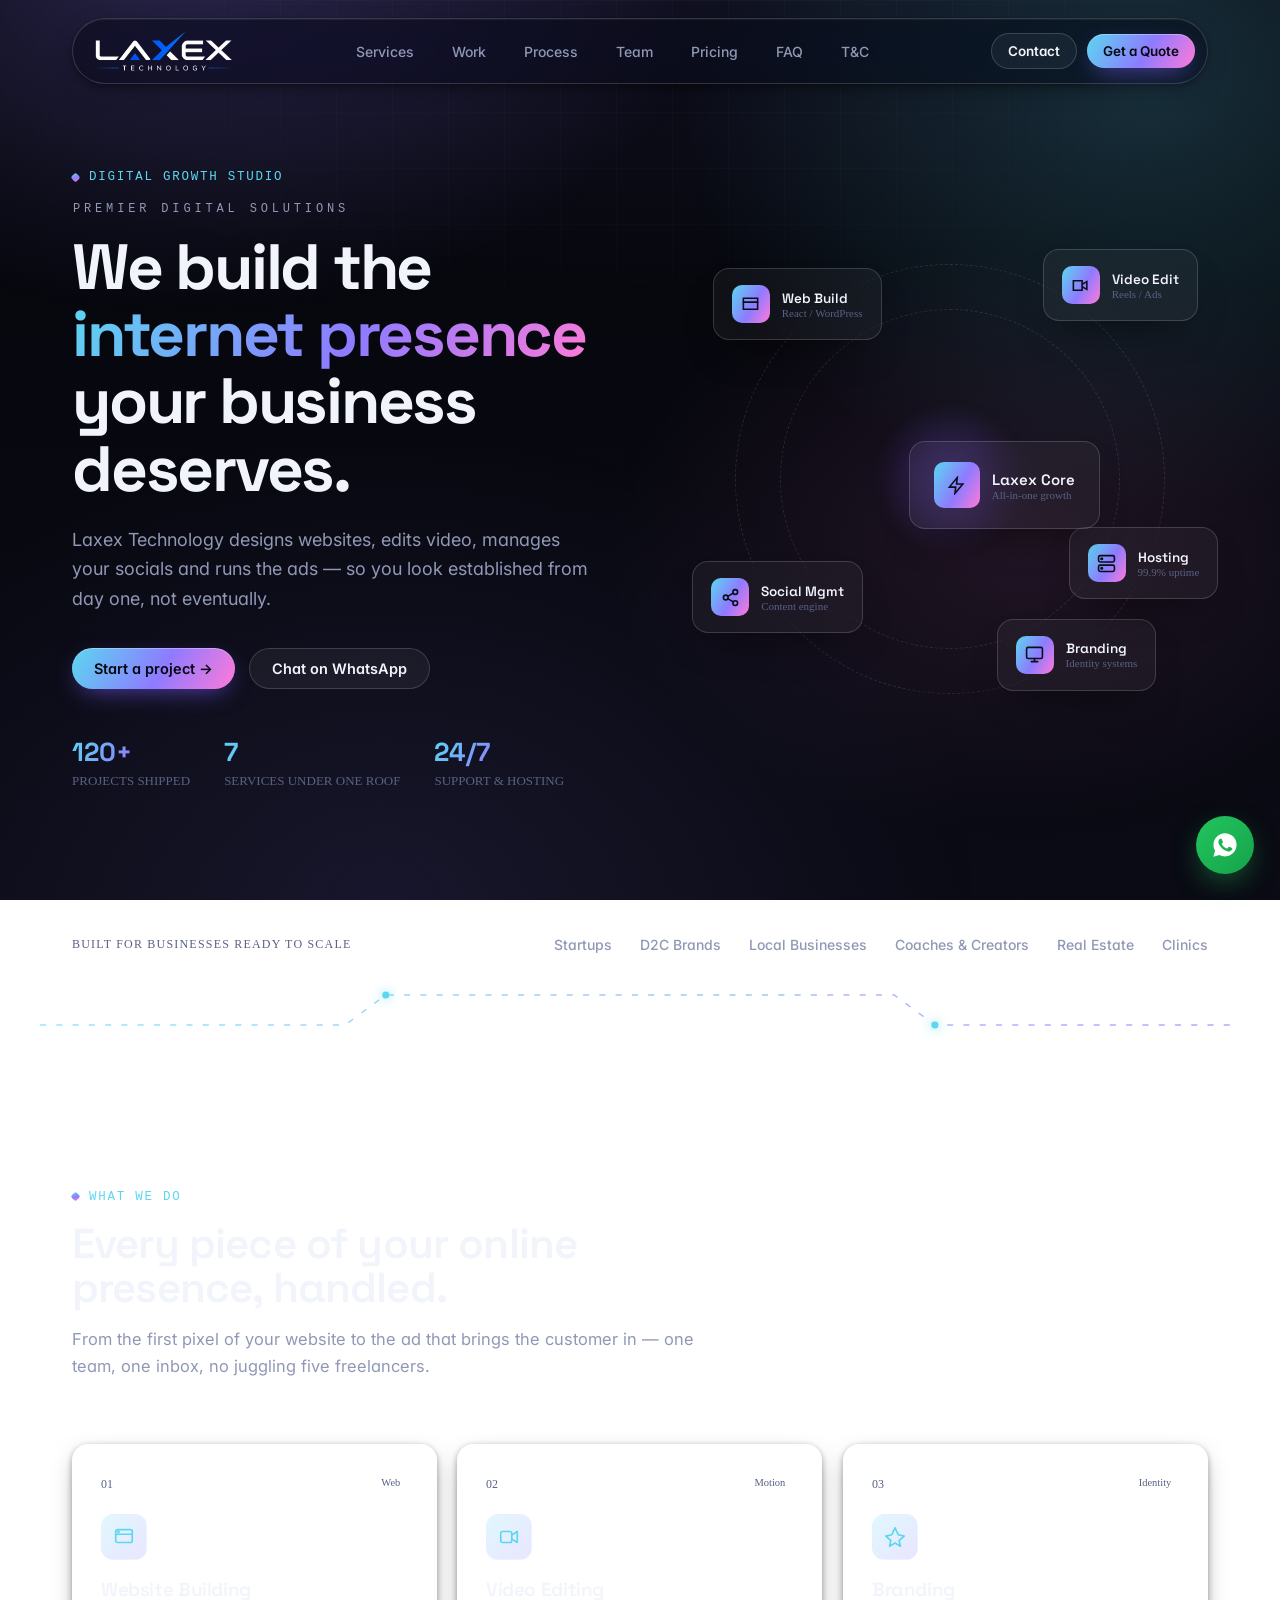
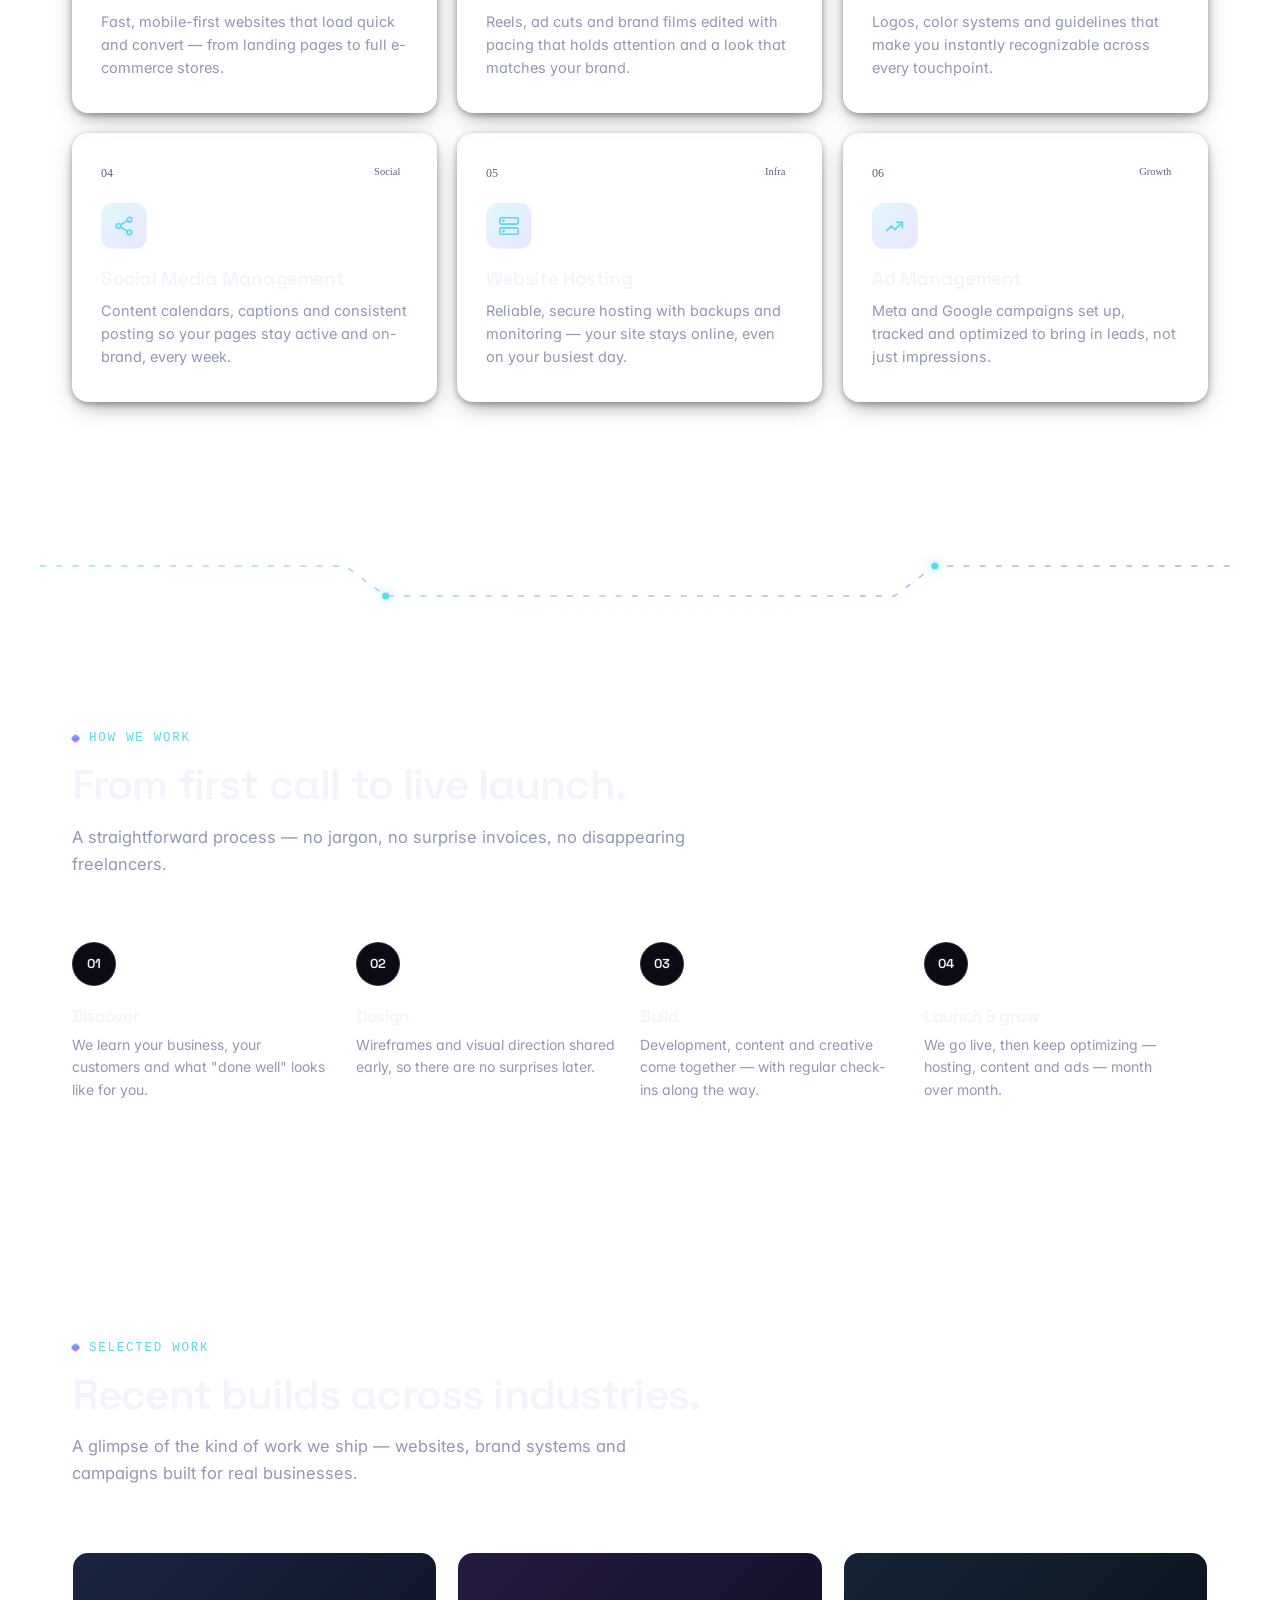
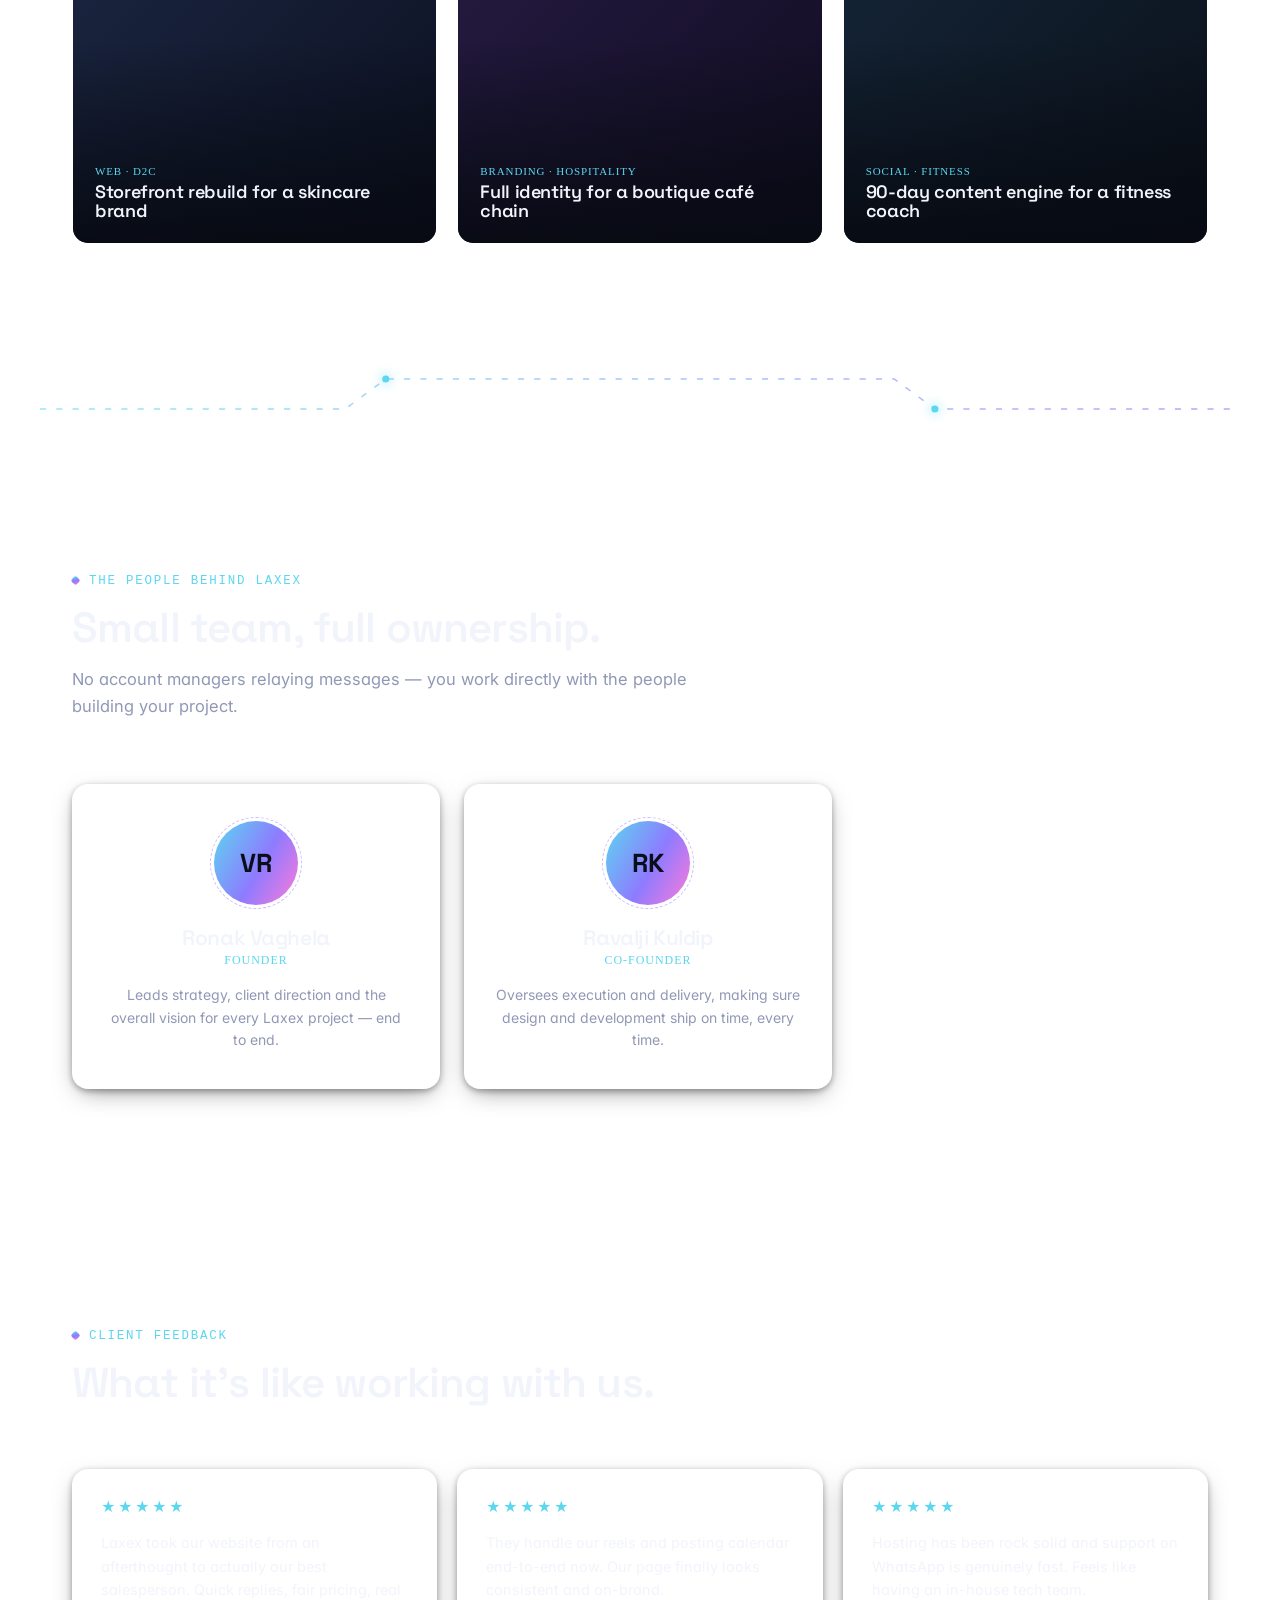
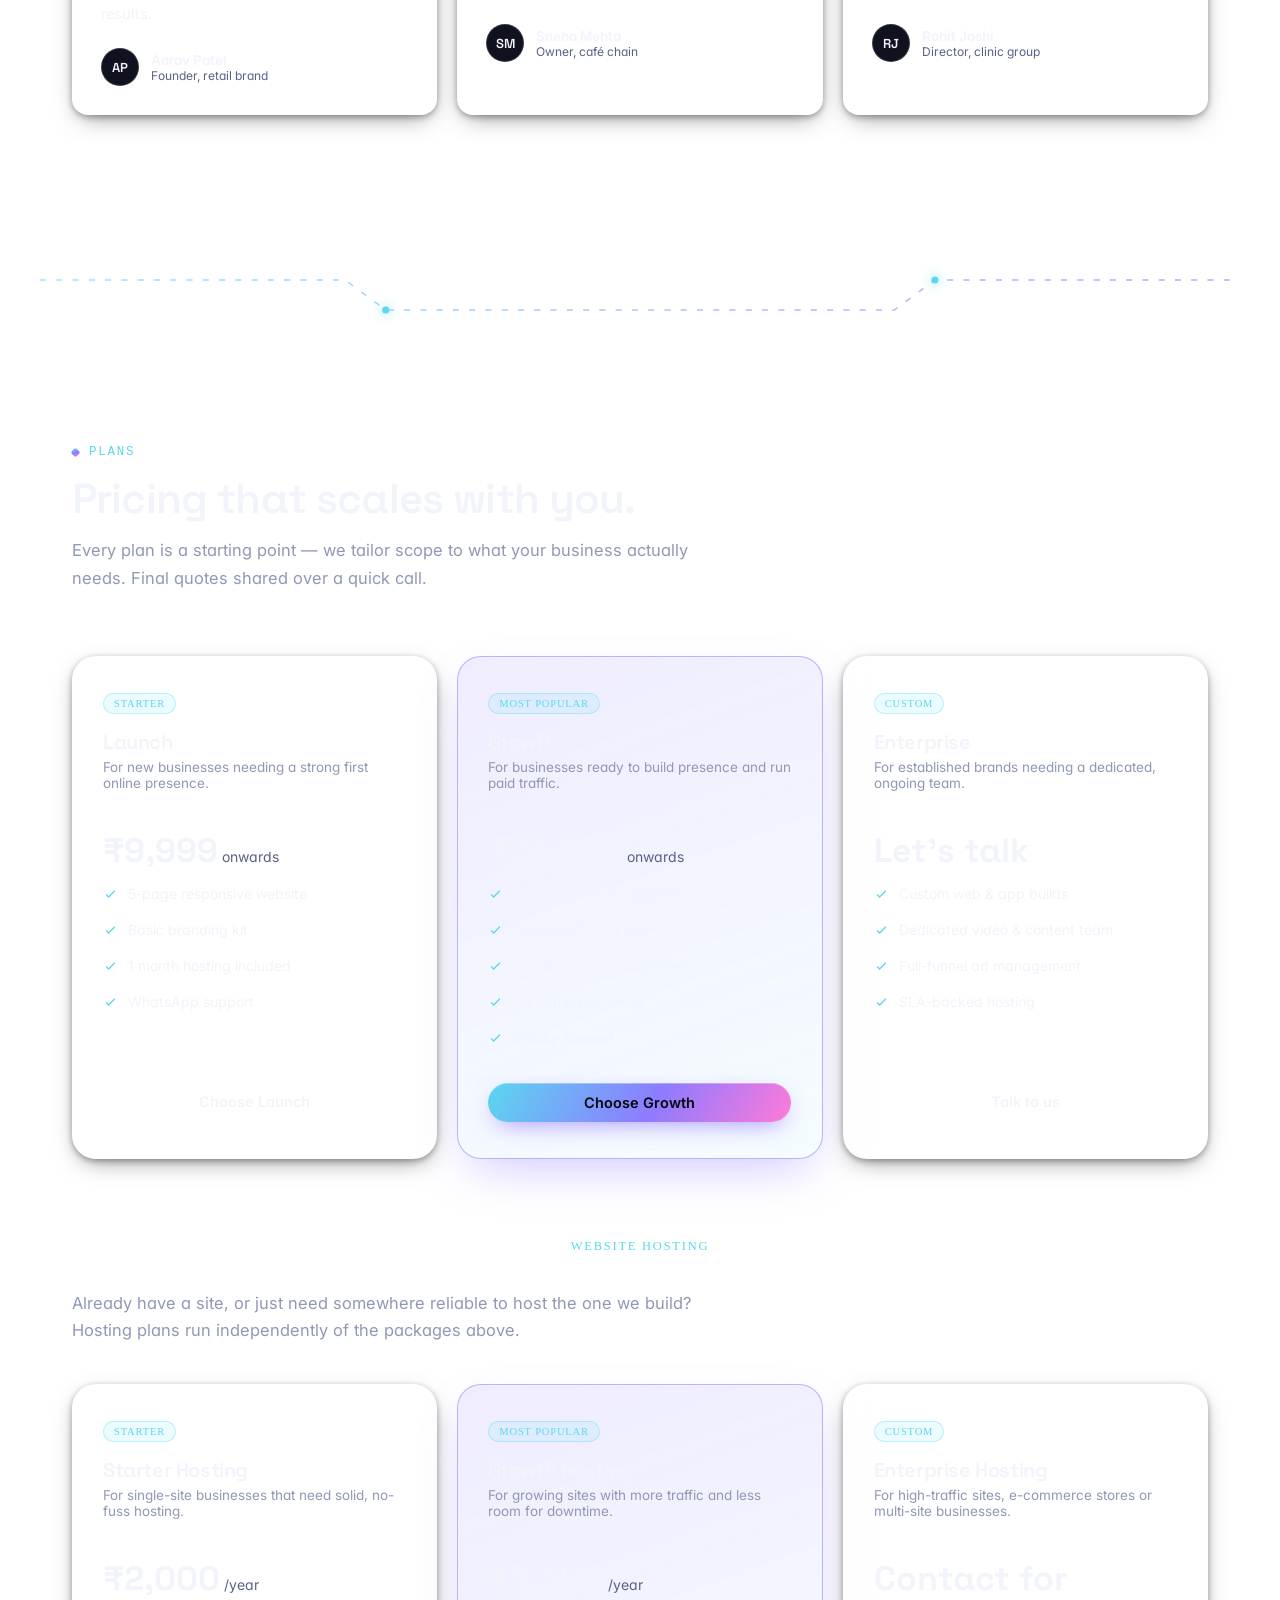
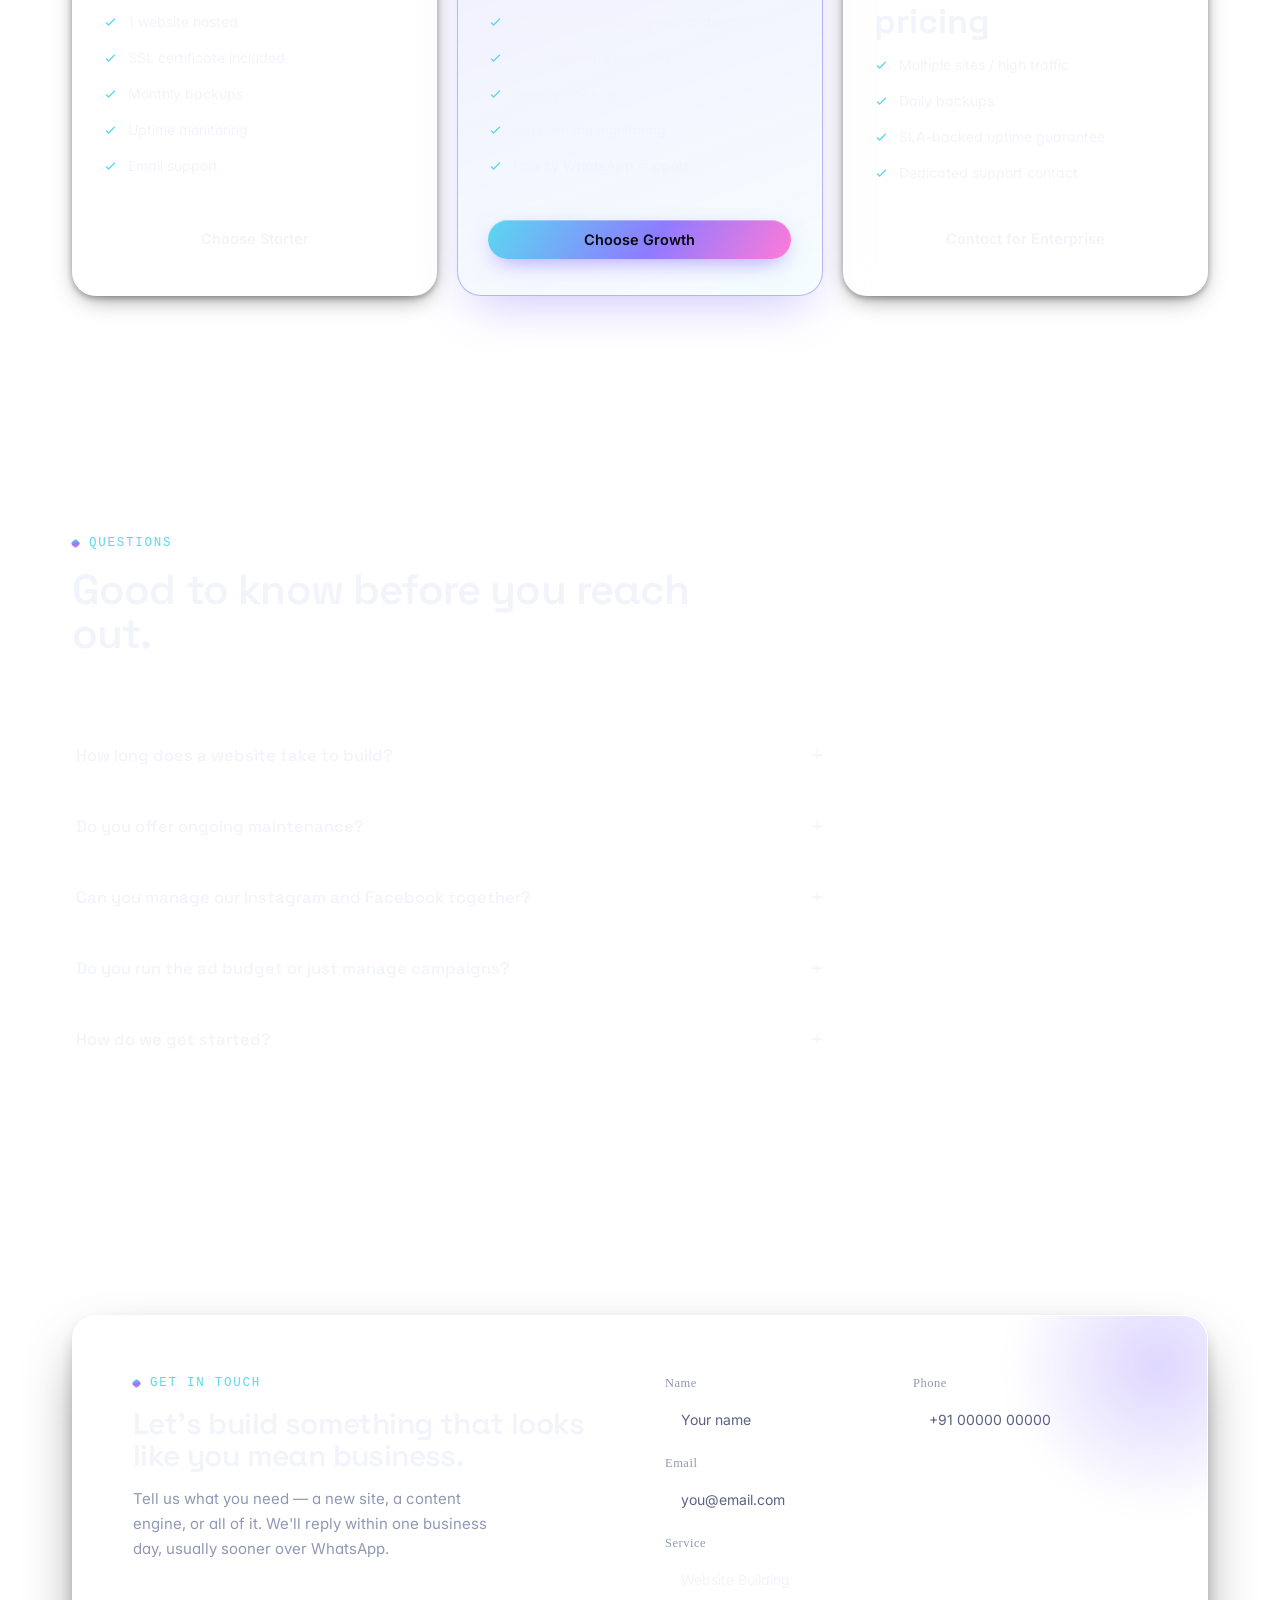
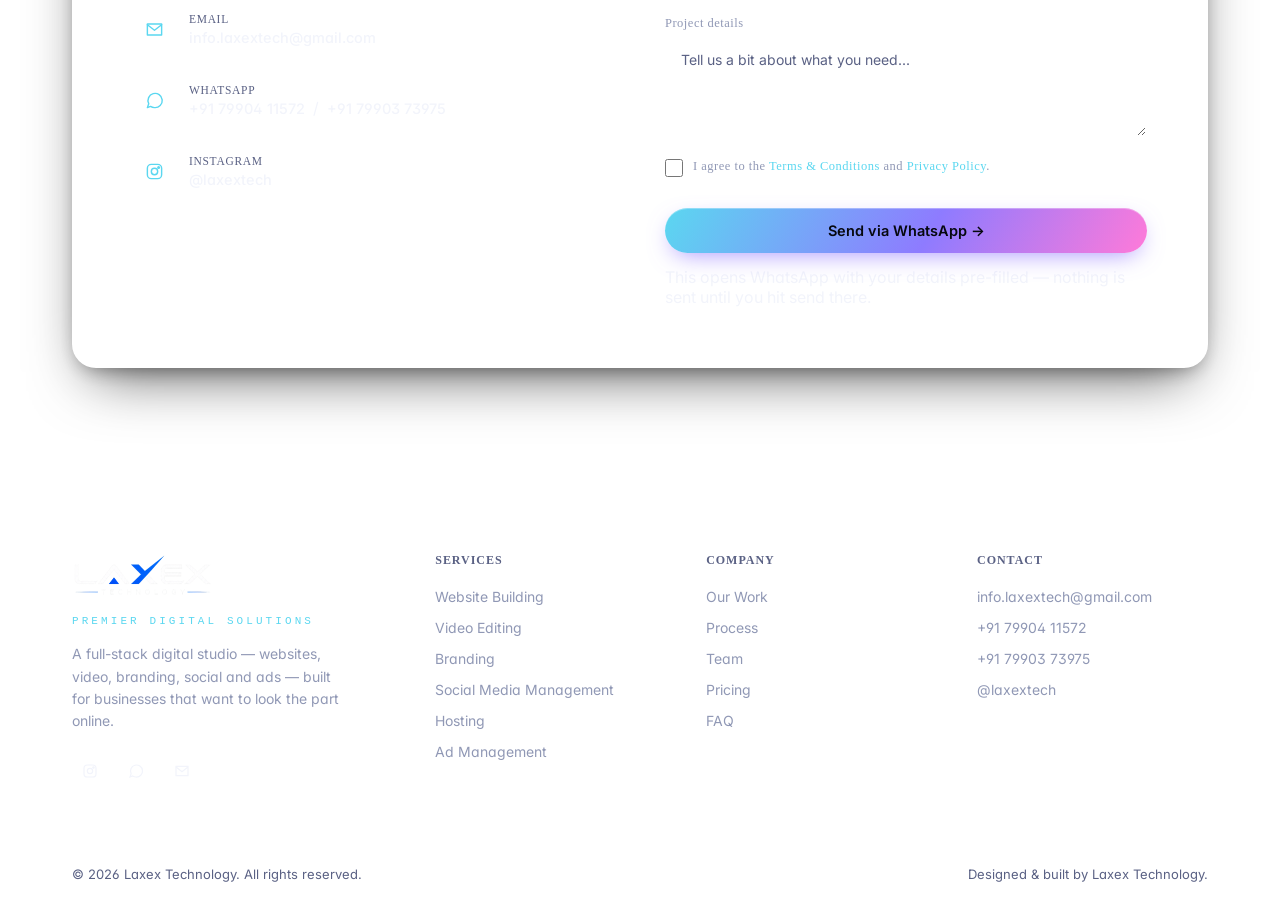
==== index.html @ d136b299 "Remove mobile navigation styles from index.html Removed mobile navigation styles and related element" ====
<!DOCTYPE html>
<html lang="en">
<head>
  <!-- this is meta tags from chatgpt starts here -->
  <title>
LaxexTech | AI Automation, Website Development, Software Development & Digital Solutions in India
</title>

<meta name="description"
content="LaxexTech provides professional Website Development, AI Automation, Custom Software Development, Mobile App Development, Digital Marketing, UI/UX Design and Business Technology Solutions. Get high-quality IT services with expert support.">

<meta name="keywords"
content="laxex technology,anand,website making,best software company,website for business,business ahead , 
LaxexTech,
Laxex Tech,
website development,
web development company,
software development,
AI automation,
AI agency,
AI solutions,
mobile app development,
custom software,
business automation,
website designer,
digital marketing,
SEO company,
IT company,
technology company,
best web development company,
best software company,
India,
Ahmedabad,
Gujarat
">

<meta name="robots" content="index, follow">

<meta name="author" content="LaxexTech">

<meta name="language" content="English">

<meta name="revisit-after" content="7 days">

<meta name="theme-color" content="#000000">

<link rel="canonical" href="https://laxextech.com/">
  <!-- it ends here the tags  -->
  <!-- Primary Meta Tags -->
<title>Laxex Technology | Innovative Tech Solutions</title>
<meta name="title" content="Laxex Technology | Innovative Tech Solutions">
<meta name="description" content="Welcome to Laxex Technology. We specialize in cutting-edge tech solutions, development, and digital innovation. Discover how we build the future at laxextech.com.">
<meta name="keywords" content="Laxex, Laxex Technology, laxextech, tech company, web development, [add your specific services here]">
<meta name="author" content="Laxex Technology">
<meta name="robots" content="index, follow">
<link rel="canonical" href="https://laxextech.com/">

<!-- Open Graph / Facebook / LinkedIn -->
<meta property="og:type" content="website">
<meta property="og:url" content="https://laxextech.com/">
<meta property="og:title" content="Laxex Technology | Innovative Tech Solutions">
<meta property="og:description" content="Welcome to Laxex Technology. We specialize in cutting-edge tech solutions, development, and digital innovation.">
<meta property="og:image" content="https://laxextech.com/assets/[your-social-banner-image.jpg]">

<!-- Twitter -->
<meta name="twitter:card" content="summary_large_image">
<meta name="twitter:url" content="https://laxextech.com/">
<meta name="twitter:title" content="Laxex Technology | Innovative Tech Solutions">
<meta name="twitter:description" content="Welcome to Laxex Technology. We specialize in cutting-edge tech solutions, development, and digital innovation.">
<meta name="twitter:image" content="https://laxextech.com/assets/[your-social-banner-image.jpg]">
  <!-- here it is ending -->
<meta charset="UTF-8" />
  <link rel="icon" href="/favicon.ico" type="image/x-icon">
<link rel="icon" href="/favicon.png" type="image/png">
<link rel="apple-touch-icon" href="/apple-touch-icon.png">
<meta name="viewport" content="width=device-width, initial-scale=1.0" />
<title>Laxex Technology — Premier Digital Solutions</title>
<meta name="description" content="Laxex Technology designs websites, edits video, manages your socials and runs the ads." />
<link rel="preconnect" href="https://fonts.googleapis.com">
<link rel="preconnect" href="https://fonts.gstatic.com" crossorigin>
<link rel="stylesheet" href="https://fonts.googleapis.com/css2?family=Inter:wght@400;500;600;700&family=Space+Grotesk:wght@500;600;700&display=swap">
<style>

  :root{
    /* Premium dark palette — Stripe / Linear / VisionOS inspired */
    --bg-0:#05060B;
    --bg-1:#0A0B14;
    --bg-2:#10121F;
    --ink:#F2F4FB;
    --muted:#9098B5;
    --muted-dim:#5A6184;

    /* Accents */
    --cyan:#5BD7F0;
    --violet:#8E7BFF;
    --pink:#FF7AD9;
    --accent-glow: 0 0 60px rgba(142,123,255,0.35);

    /* Glass system */
    --line:rgba(255,255,255,0.08);
    --line-bright:rgba(255,255,255,0.16);
    --glass-bg:rgba(255,255,255,0.035);
    --glass-bg-hover:rgba(255,255,255,0.065);
    --glass-blur: blur(20px) saturate(160%);
    --glass-blur-strong: blur(28px) saturate(180%);

    /* Shadows — layered depth */
    --shadow-sm: 0 1px 2px rgba(0,0,0,0.4);
    --shadow-md: 0 8px 24px -8px rgba(0,0,0,0.5), 0 2px 6px rgba(0,0,0,0.3);
    --shadow-lg: 0 24px 60px -20px rgba(0,0,0,0.7), 0 8px 20px -8px rgba(0,0,0,0.4);
    --shadow-glow: 0 20px 50px -15px rgba(142,123,255,0.45);

    --grad: linear-gradient(120deg, var(--cyan) 0%, var(--violet) 55%, var(--pink) 100%);
    --grad-soft: linear-gradient(135deg, rgba(91,215,240,0.18), rgba(142,123,255,0.18));

    --radius:16px;
    --radius-lg:24px;
    --maxw:1200px;

    /* 8px spacing scale */
    --s-1:8px;  --s-2:16px; --s-3:24px; --s-4:32px;
    --s-5:40px; --s-6:48px; --s-8:64px; --s-10:80px; --s-12:96px; --s-16:128px;
  }

  *{margin:0;padding:0;box-sizing:border-box;}
  html{scroll-behavior:smooth;}
  body{
    background:
      radial-gradient(ellipse 100% 60% at 50% -10%, rgba(142,123,255,0.10), transparent 70%),
      linear-gradient(180deg, var(--bg-0) 0%, var(--bg-1) 100%);
    background-attachment: fixed;
    color:var(--ink);
    font-family:'Inter','SF Pro Text',system-ui,sans-serif;
    -webkit-font-smoothing:antialiased;
    -moz-osx-font-smoothing:grayscale;
    text-rendering:optimizeLegibility;
    overflow-x:hidden;
    position:relative;
    font-feature-settings: "ss01","cv11";
  }
  ::selection{background:var(--violet);color:#fff;}

  a{color:inherit;text-decoration:none;}
  ul{list-style:none;}
  button{font-family:inherit;cursor:pointer;border:none;background:none;color:inherit;}
  img{display:block;max-width:100%;}

  :focus-visible{outline:2px solid var(--cyan); outline-offset:3px; border-radius:4px;}

  h1,h2,h3,h4{font-family:'Space Grotesk','SF Pro Display',sans-serif;letter-spacing:-0.02em;line-height:1.05;font-weight:600;}
  h1{letter-spacing:-0.035em;}
  .eyebrow{
    font-family:'JetBrains Mono',monospace;
    font-size:12.5px;
    letter-spacing:0.14em;
    text-transform:uppercase;
    color:var(--cyan);
    display:flex;align-items:center;gap:10px;
    margin-bottom:18px;
  }
  .eyebrow::before{
    content:'';
    width:7px;height:7px;
    border-radius:2px;
    background:var(--grad);
    transform:rotate(45deg);
    flex-shrink:0;
  }

  .wrap{max-width:var(--maxw); margin:0 auto; padding:0 32px;}

  /* ===== Background atmosphere ===== */
  .bg-mesh{
    position:fixed; inset:0; z-index:-2; pointer-events:none;
    background:
      radial-gradient(ellipse 900px 600px at 15% -5%, rgba(142,123,255,0.22), transparent 60%),
      radial-gradient(ellipse 800px 700px at 90% 10%, rgba(91,215,240,0.18), transparent 60%),
      radial-gradient(ellipse 700px 500px at 80% 60%, rgba(255,122,217,0.10), transparent 60%),
      radial-gradient(ellipse 1000px 800px at 30% 100%, rgba(142,123,255,0.10), transparent 60%);
  }
  .bg-grid{
    position:fixed; inset:0; z-index:-3; pointer-events:none;
    background-image:
      linear-gradient(to right, rgba(234,240,255,0.025) 1px, transparent 1px),
      linear-gradient(to bottom, rgba(234,240,255,0.025) 1px, transparent 1px);
    background-size: 56px 56px;
    mask-image: radial-gradient(ellipse 70% 60% at 50% 0%, black 30%, transparent 75%);
  }

  /* ===== Glass utility ===== */
  .glass{
    background:var(--glass-bg);
    border:1px solid var(--line);
    backdrop-filter: var(--glass-blur);
    box-shadow: var(--shadow-md), inset 0 1px 0 rgba(255,255,255,0.05);
  }

  /* ===== NAV ===== */
  header{
    position:fixed; top:0; left:0; right:0; z-index:100;
    padding:18px 0;
  }
  .nav-inner{
    max-width:var(--maxw); margin:0 auto; padding:0 32px;
    display:flex; align-items:center; justify-content:space-between;
  }
  .nav-pill{
    width:100%;
    display:flex; align-items:center; justify-content:space-between;
    padding:10px 12px 10px 20px;
    border-radius:999px;
    background:rgba(10,11,20,0.55);
    border:1px solid var(--line-bright);
    backdrop-filter: var(--glass-blur-strong);
    box-shadow: var(--shadow-md), inset 0 1px 0 rgba(255,255,255,0.06);
    transition:border-color .3s ease, background .3s ease;
  }
  .nav-logo{display:flex; align-items:center; gap:10px; font-family:'Space Grotesk'; font-weight:700; font-size:18px;}
  .nav-logo img{height:26px; width:auto;}
  nav.links{display:flex; gap:6px; align-items:center;}
  nav.links a{
    font-size:14px; font-weight:500; color:var(--muted);
    padding:9px 16px; border-radius:999px;
    transition:color .2s ease, background .2s ease;
  }
  nav.links a:hover{color:var(--ink); background:rgba(255,255,255,0.06);}
  .nav-cta{display:flex; align-items:center; gap:10px;}

  .btn{
    display:inline-flex; align-items:center; justify-content:center; gap:8px;
    font-family:'Inter'; font-weight:600; font-size:14.5px;
    padding:11px 22px;
    border-radius:999px;
    position:relative;
    isolation:isolate;
    overflow:hidden;
    transition:transform .45s cubic-bezier(.16,1.2,.3,1), box-shadow .35s ease, background .35s ease, border-color .35s ease;
    white-space:nowrap;
    will-change:transform;
  }

  /* shine sweep — a single deliberate pass on hover, not a looping animation */
  .btn::before{
    content:'';
    position:absolute; top:0; left:-60%; width:40%; height:100%;
    background:linear-gradient(115deg, transparent, rgba(255,255,255,0.55), transparent);
    transform:skewX(-18deg);
    z-index:3;
    transition:left .65s cubic-bezier(.2,.7,.2,1);
    pointer-events:none;
  }
  .btn:hover::before{left:130%;}

  .btn-grad{
    background:var(--grad);
    color:#06080F;
    box-shadow:0 1px 0 rgba(255,255,255,0.3) inset, 0 8px 24px -8px rgba(124,92,255,0.7);
  }
  .btn-grad:hover{
    transform:translateY(-3px) scale(1.015);
    box-shadow:0 1px 0 rgba(255,255,255,0.45) inset, 0 18px 34px -10px rgba(124,92,255,0.9), 0 0 0 1px rgba(61,214,245,0.25);
  }
  .btn-grad:active{transform:translateY(-1px) scale(.97); transition-duration:.15s;}

  .btn-ghost{
    background:rgba(255,255,255,0.05);
    border:1px solid var(--line-bright);
    color:var(--ink);
  }
  .btn-ghost::after{
    content:'';
    position:absolute; inset:0; z-index:0; border-radius:inherit;
    background:radial-gradient(120px circle at var(--mx,50%) var(--my,50%), rgba(61,214,245,0.28), transparent 70%);
    opacity:0; transition:opacity .35s ease;
    pointer-events:none;
  }
  .btn-ghost:hover::after{opacity:1;}
  .btn-ghost:hover{
    border-color:rgba(61,214,245,0.55);
    transform:translateY(-3px);
    box-shadow:0 14px 28px -14px rgba(0,0,0,0.5);
  }
  .btn-ghost:active{transform:translateY(-1px) scale(.97); transition-duration:.15s;}
  .btn-sm{padding:9px 16px; font-size:13.5px;}

  @media (max-width:720px){
    .btn:hover{transform:none;}
  }

  .nav-toggle{display:none; width:40px; height:40px; border-radius:50%; align-items:center; justify-content:center; background:rgba(255,255,255,0.06); border:1px solid var(--line);}
  .nav-toggle span, .nav-toggle::before, .nav-toggle::after{display:none;}
  .burger{width:18px; height:12px; position:relative;}
  .burger span{position:absolute; left:0; width:100%; height:1.5px; background:var(--ink); border-radius:2px; transition:.25s;}
  .burger span:nth-child(1){top:0;}
  .burger span:nth-child(2){top:5px;}
  .burger span:nth-child(3){top:10px;}
  .nav-toggle.open .burger span:nth-child(1){top:5px; transform:rotate(45deg);}
  .nav-toggle.open .burger span:nth-child(2){opacity:0;}
  .nav-toggle.open .burger span:nth-child(3){top:5px; transform:rotate(-45deg);}

  .mobile-menu{
    display:none;
    position:fixed; top:78px; left:16px; right:16px; z-index:99;
    border-radius:20px; padding:14px;
    flex-direction:column; gap:4px;
    background:rgba(10,14,26,0.92);
    border:1px solid var(--line-bright);
    backdrop-filter:blur(20px);
    transform:translateY(-12px); opacity:0; pointer-events:none;
    transition:transform .3s ease, opacity .3s ease;
  }
  .mobile-menu.show{transform:translateY(0); opacity:1; pointer-events:auto;}
  .mobile-menu a{padding:13px 14px; border-radius:12px; font-size:15px; color:var(--ink); font-weight:500;}
  .mobile-menu a:hover{background:rgba(255,255,255,0.06);}
  .mobile-menu .btn{margin-top:8px;}

  /* ===== HERO ===== */
  .hero{
    position:relative;
    padding:170px 0 120px;
    overflow:hidden;
  }
  .hero-inner{
    display:grid; grid-template-columns:1.05fr 0.95fr; gap:50px; align-items:center;
  }
  .hero-copy h1{
    font-size:clamp(38px, 5.4vw, 64px);
    font-weight:700;
    margin-bottom:22px;
  }
  .slogan{
    font-family:'JetBrains Mono', monospace;
    font-size:12px;
    letter-spacing:0.32em;
    text-transform:uppercase;
    color:var(--muted);
    margin-bottom:18px;
    padding-left:1px;
  }
  .hero-copy h1 .grad-text{
    background:var(--grad);
    -webkit-background-clip:text; background-clip:text; color:transparent;
  }
  .hero-copy p.lead{
    font-size:18px; line-height:1.65; color:var(--muted); max-width:520px; margin-bottom:34px;
  }
  .hero-actions{display:flex; gap:14px; flex-wrap:wrap; margin-bottom:46px;}
  .hero-stats{display:flex; gap:34px; flex-wrap:wrap;}
  .hero-stats .stat b{font-family:'Space Grotesk'; font-size:26px; display:block; background:var(--grad); -webkit-background-clip:text; background-clip:text; color:transparent;}
  .hero-stats .stat span{font-size:13px; color:var(--muted-dim); font-family:'JetBrains Mono';}

  /* Hero visual: glass card with orbiting service tiles */
  .hero-visual{
    position:relative; height:480px;
  }
  .orbit-card{
    position:absolute;
    border-radius:16px;
    padding:16px 18px;
    display:flex; align-items:center; gap:12px;
    background:rgba(255,255,255,0.045);
    border:1px solid var(--line-bright);
    backdrop-filter:blur(16px);
    box-shadow:0 20px 40px -20px rgba(0,0,0,0.6);
    animation: float 6s ease-in-out infinite;
  }
  .orbit-card .ic{
    width:38px;height:38px;border-radius:10px;
    display:flex;align-items:center;justify-content:center;
    background:var(--grad); flex-shrink:0;
  }
  .orbit-card .ic svg{width:19px;height:19px; stroke:#0A0E1A;}
  .orbit-card .label{font-size:13.5px; font-weight:600; font-family:'Space Grotesk';}
  .orbit-card .sub{font-size:11px; color:var(--muted-dim); font-family:'JetBrains Mono';}

  .oc1{top:6%; left:4%; animation-delay:0s;}
  .oc2{top:2%; right:2%; animation-delay:1.2s;}
  .oc3{top:42%; left:42%; animation-delay:.6s; z-index:5;}
  .oc4{bottom:18%; left:0%; animation-delay:2s;}
  .oc5{bottom:6%; right:10%; animation-delay:.9s;}
  .oc6{top:60%; right:-2%; animation-delay:1.6s;}

  @keyframes float{
    0%,100%{transform:translateY(0px);}
    50%{transform:translateY(-12px);}
  }

  .center-mark{
    position:absolute; top:50%; left:50%; transform:translate(-50%,-50%);
    width:150px; height:150px; border-radius:50%;
    background:radial-gradient(circle, rgba(124,92,255,0.35), transparent 70%);
    filter:blur(6px);
  }

  .hero-orbit-ring{
    position:absolute; top:50%; left:50%; transform:translate(-50%,-50%);
    width:340px; height:340px; border-radius:50%;
    border:1px dashed rgba(234,240,255,0.12);
  }
  .hero-orbit-ring.r2{width:430px; height:430px;}

  /* trust strip */
  .trust-strip{
    border-top:1px solid var(--line); border-bottom:1px solid var(--line);
    padding:26px 0;
  }
  .trust-strip .wrap{display:flex; align-items:center; justify-content:space-between; gap:24px; flex-wrap:wrap;}
  .trust-strip p{font-family:'JetBrains Mono'; font-size:12px; letter-spacing:.1em; text-transform:uppercase; color:var(--muted-dim);}
  .trust-tags{display:flex; gap:28px; flex-wrap:wrap;}
  .trust-tags span{font-size:14px; color:var(--muted); font-weight:500;}

  /* ===== SECTION GENERIC ===== */
  section{position:relative; padding:120px 0;}
  .section-head{max-width:640px; margin-bottom:64px;}
  .section-head h2{font-size:clamp(30px,3.6vw,42px); font-weight:600; margin-bottom:16px;}
  .section-head p{color:var(--muted); font-size:16.5px; line-height:1.65;}

  /* trace divider - signature element */
  .trace{
    position:relative; height:90px; width:100%;
    display:flex; align-items:center; justify-content:center;
    overflow:hidden;
  }
  .trace svg{width:100%; height:100%; max-width:var(--maxw);}
  .trace path{
    fill:none; stroke-width:1.5;
    stroke:url(#traceGrad);
    stroke-dasharray:6 10;
    opacity:0.55;
  }
  .trace circle{fill:var(--cyan); filter:drop-shadow(0 0 6px var(--cyan));}

  /* ===== SERVICES ===== */
  .services-grid{
    display:grid; grid-template-columns:repeat(3, 1fr); gap:20px;
  }
  .svc-card{
    border-radius:var(--radius);
    padding:32px 28px;
    background:var(--glass-bg);
    border:1px solid var(--line);
    backdrop-filter: var(--glass-blur);
    box-shadow: var(--shadow-md), inset 0 1px 0 rgba(255,255,255,0.04);
    transition:transform .35s cubic-bezier(.2,.8,.2,1), border-color .35s ease, background .35s ease;
    position:relative;
    overflow:hidden;
    will-change: transform;
  }
  .svc-card::before{
    content:'';
    position:absolute; inset:0;
    background:radial-gradient(circle at 20% 0%, rgba(124,92,255,0.18), transparent 55%);
    opacity:0; transition:opacity .4s ease;
  }
  .svc-card:hover{
    transform:translateY(-6px) rotate(-0.3deg);
    border-color:var(--line-bright);
    background:var(--glass-bg-hover);
  }
  .svc-card:hover::before{opacity:1;}
  .svc-card .num{
    font-family:'JetBrains Mono'; font-size:12px; color:var(--muted-dim); margin-bottom:22px; display:block;
  }
  .svc-icon{
    width:46px; height:46px; border-radius:12px;
    display:flex; align-items:center; justify-content:center;
    background:linear-gradient(135deg, rgba(61,214,245,0.16), rgba(124,92,255,0.16));
    border:1px solid var(--line-bright);
    margin-bottom:20px;
  }
  .svc-icon svg{width:22px; height:22px; stroke:var(--cyan); fill:none;}
  .svc-card h3{font-size:19px; font-weight:600; margin-bottom:10px; position:relative;}
  .svc-card p{font-size:14.5px; color:var(--muted); line-height:1.6; position:relative;}
  .svc-card .tag{
    position:absolute; top:28px; right:26px;
    font-family:'JetBrains Mono'; font-size:10.5px; color:var(--muted-dim);
    border:1px solid var(--line); border-radius:999px; padding:3px 9px;
  }

  /* ===== PROCESS ===== */
  .process-rail{
    display:grid; grid-template-columns:repeat(4,1fr); gap:0; position:relative;
  }
  .process-step{padding:0 24px 0 0; position:relative;}
  .process-step:not(:last-child)::after{
    content:''; position:absolute; top:22px; right:-2px; width:calc(100% - 44px); height:1px;
    background:linear-gradient(90deg, var(--line-bright), transparent);
  }
  .process-step .pnum{
    font-family:'Space Grotesk'; font-size:13px; font-weight:600;
    width:44px;height:44px;border-radius:50%;
    display:flex; align-items:center; justify-content:center;
    border:1px solid var(--line-bright); margin-bottom:22px;
    background:var(--bg-1);
  }
  .process-step h4{font-size:17px; margin-bottom:8px; font-weight:600;}
  .process-step p{font-size:14px; color:var(--muted); line-height:1.6;}

  /* ===== WORK / SHOWCASE ===== */
  .work-grid{display:grid; grid-template-columns:repeat(3,1fr); gap:20px;}
  .work-card{
    border-radius:var(--radius); overflow:hidden; position:relative;
    border:1px solid var(--line);
    aspect-ratio:4/3.2;
    display:flex; flex-direction:column; justify-content:flex-end;
    padding:22px;
  }
  .work-card .wbg{position:absolute; inset:0; z-index:0;}
  .work-card .wbg::after{content:''; position:absolute; inset:0; background:linear-gradient(180deg, transparent 30%, rgba(7,10,18,0.92) 100%);}
  .work-card .wcontent{position:relative; z-index:1;}
  .work-card .wcat{font-family:'JetBrains Mono'; font-size:11px; color:var(--cyan); letter-spacing:.08em; text-transform:uppercase; margin-bottom:6px; display:block;}
  .work-card h4{font-size:18px; font-weight:600;}
  .w1 .wbg{background:linear-gradient(135deg,#1a2540,#0c1020);}
  .w2 .wbg{background:linear-gradient(135deg,#241a40,#100c20);}
  .w3 .wbg{background:linear-gradient(135deg,#142436,#0a1018);}

  /* ===== TEAM ===== */
  .team-grid{display:grid; grid-template-columns:repeat(2,1fr); gap:24px; max-width:760px;}
  .team-card{
    border-radius:var(--radius); padding:36px 30px;
    background:var(--glass-bg); border:1px solid var(--line);
    backdrop-filter: var(--glass-blur);
    box-shadow: var(--shadow-md), inset 0 1px 0 rgba(255,255,255,0.04);
    text-align:center;
    transition:transform .3s ease, border-color .3s ease;
  }
  .team-card:hover{transform:translateY(-6px); border-color:var(--line-bright);}
  .avatar{
    width:84px; height:84px; border-radius:50%;
    margin:0 auto 22px;
    background:var(--grad);
    display:flex; align-items:center; justify-content:center;
    font-family:'Space Grotesk'; font-weight:700; font-size:26px; color:#0A0E1A;
    position:relative;
  }
  .avatar::after{
    content:''; position:absolute; inset:-4px; border-radius:50%;
    border:1px dashed rgba(124,92,255,0.4);
  }
  .team-card h3{font-size:21px; font-weight:600; margin-bottom:4px;}
  .team-card .role{font-family:'JetBrains Mono'; font-size:12px; color:var(--cyan); letter-spacing:.08em; text-transform:uppercase; margin-bottom:16px; display:block;}
  .team-card p.bio{font-size:14px; color:var(--muted); line-height:1.6;}

  /* ===== TESTIMONIALS ===== */
  .testi-grid{display:grid; grid-template-columns:repeat(3,1fr); gap:20px;}
  .testi-card{
    border-radius:var(--radius); padding:28px;
    background:var(--glass-bg); border:1px solid var(--line);
    backdrop-filter: var(--glass-blur);
    box-shadow: var(--shadow-md), inset 0 1px 0 rgba(255,255,255,0.04);
  }
  .stars{color:var(--cyan); font-size:14px; margin-bottom:16px; letter-spacing:2px;}
  .testi-card p{font-size:14.5px; color:var(--ink); line-height:1.65; margin-bottom:22px;}
  .testi-who{display:flex; align-items:center; gap:12px;}
  .testi-who .ta{
    width:38px;height:38px;border-radius:50%; background:var(--bg-2); border:1px solid var(--line-bright);
    display:flex; align-items:center; justify-content:center; font-family:'Space Grotesk'; font-weight:600; font-size:13px;
  }
  .testi-who .tn{font-size:13.5px; font-weight:600;}
  .testi-who .tc{font-size:12px; color:var(--muted-dim);}

  /* ===== PRICING ===== */
  .pricing-grid{display:grid; grid-template-columns:repeat(3,1fr); gap:20px;}

  .hosting-divider{
    display:flex; align-items:center; gap:18px;
    margin:80px 0 36px;
  }
  .hosting-divider .hd-line{flex:1; height:1px; background:linear-gradient(90deg, transparent, var(--line-bright) 50%, transparent);}
  .hosting-divider .hd-line:first-child{background:linear-gradient(90deg, transparent, var(--line-bright));}
  .hosting-divider .hd-line:last-child{background:linear-gradient(90deg, var(--line-bright), transparent);}
  .hosting-divider .hd-label{
    font-family:'JetBrains Mono'; font-size:12.5px; letter-spacing:.14em; text-transform:uppercase;
    color:var(--cyan); white-space:nowrap;
  }
  .hosting-grid{margin-top:0;}
  .price-card{
    border-radius:var(--radius-lg); padding:36px 30px;
    background:var(--glass-bg); border:1px solid var(--line);
    backdrop-filter: var(--glass-blur);
    box-shadow: var(--shadow-md), inset 0 1px 0 rgba(255,255,255,0.04);
    display:flex; flex-direction:column;
    transition:transform .3s ease, border-color .3s ease;
  }
  .price-card.featured{
    border-color:rgba(142,123,255,0.55);
    background:linear-gradient(160deg, rgba(142,123,255,0.14), rgba(91,215,240,0.06));
    box-shadow: var(--shadow-glow), inset 0 1px 0 rgba(255,255,255,0.07);
    transform:scale(1.02);
  }
  .price-card:hover{transform:translateY(-6px);}
  .price-card.featured:hover{transform:scale(1.02) translateY(-6px);}
  .plan-badge{
    font-family:'JetBrains Mono'; font-size:10.5px; letter-spacing:.08em; text-transform:uppercase;
    color:var(--cyan); background:rgba(61,214,245,0.1); border:1px solid rgba(61,214,245,0.3);
    padding:4px 10px; border-radius:999px; width:fit-content; margin-bottom:18px;
  }
  .price-card h3{font-size:20px; margin-bottom:6px;}
  .price-card .price{font-family:'Space Grotesk'; font-size:34px; font-weight:700; margin:14px 0 4px;}
  .price-card .price span{font-size:14px; color:var(--muted-dim); font-weight:400; font-family:'Inter';}
  .price-card .pdesc{font-size:13.5px; color:var(--muted); margin-bottom:24px;}
  .price-feats{list-style:none; margin-bottom:28px; flex-grow:1;}
  .price-feats li{
    font-size:14px; color:var(--ink); padding:9px 0; border-top:1px solid var(--line);
    display:flex; gap:10px; align-items:flex-start;
  }
  .price-feats li:first-child{border-top:none;}
  .price-feats li svg{width:15px; height:15px; stroke:var(--cyan); flex-shrink:0; margin-top:2px;}

  /* ===== FAQ ===== */
  .faq-list{max-width:760px;}
  .faq-item{border-bottom:1px solid var(--line);}
  .faq-q{
    width:100%; display:flex; align-items:center; justify-content:space-between;
    padding:24px 4px; text-align:left; font-size:16.5px; font-weight:500; font-family:'Space Grotesk';
  }
  .faq-q .plus{width:22px;height:22px;border-radius:50%; border:1px solid var(--line-bright); position:relative; flex-shrink:0; margin-left:20px; transition:transform .3s ease;}
  .faq-q .plus::before, .faq-q .plus::after{content:''; position:absolute; background:var(--ink); top:50%; left:50%; transform:translate(-50%,-50%);}
  .faq-q .plus::before{width:9px; height:1.3px;}
  .faq-q .plus::after{width:1.3px; height:9px; transition:opacity .25s ease;}
  .faq-item.open .plus{transform:rotate(45deg); border-color:var(--cyan);}
  .faq-a{max-height:0; overflow:hidden; transition:max-height .35s ease;}
  .faq-a p{padding:0 4px 24px; font-size:14.5px; color:var(--muted); line-height:1.65; max-width:620px;}

  /* ===== CONTACT ===== */
  .contact-wrap{
    border-radius:var(--radius-lg); padding:60px;
    background:var(--glass-bg); border:1px solid var(--line);
    backdrop-filter: var(--glass-blur-strong);
    box-shadow: var(--shadow-lg), inset 0 1px 0 rgba(255,255,255,0.05);
    display:grid; grid-template-columns:1fr 1fr; gap:50px;
    position:relative; overflow:hidden;
  }
  .contact-wrap::before{
    content:''; position:absolute; top:-100px; right:-100px; width:300px; height:300px;
    background:radial-gradient(circle, rgba(124,92,255,0.25), transparent 70%);
    filter:blur(10px); pointer-events:none;
  }
  .contact-info h2{font-size:30px; margin-bottom:16px;}
  .contact-info p{color:var(--muted); font-size:15px; line-height:1.65; margin-bottom:32px; max-width:380px;}
  .contact-channel{
    display:flex; align-items:center; gap:14px; padding:14px 0; border-top:1px solid var(--line);
  }
  .contact-channel:first-of-type{border-top:none;}
  .contact-channel .ci{
    width:42px;height:42px;border-radius:11px; flex-shrink:0;
    background:rgba(255,255,255,0.05); border:1px solid var(--line-bright);
    display:flex; align-items:center; justify-content:center;
  }
  .contact-channel .ci svg{width:19px;height:19px; stroke:var(--cyan); fill:none;}
  .contact-channel .cl{font-size:11.5px; color:var(--muted-dim); font-family:'JetBrains Mono'; text-transform:uppercase; letter-spacing:.06em; margin-bottom:2px;}
  .contact-channel .cv{font-size:14.5px; font-weight:500;}
  .contact-channel a.cv:hover{color:var(--cyan);}

  form.cform{display:flex; flex-direction:column; gap:14px;}
  .form-row{display:grid; grid-template-columns:1fr 1fr; gap:14px;}
  .cform label{font-size:12.5px; color:var(--muted); margin-bottom:6px; display:block; font-family:'JetBrains Mono'; letter-spacing:.04em;}
  .cform input, .cform textarea, .cform select{
    width:100%; padding:13px 15px; border-radius:11px;
    background:rgba(255,255,255,0.04); border:1px solid var(--line-bright);
    color:var(--ink); font-family:'Inter'; font-size:14px;
    transition:border-color .25s ease, background .25s ease;
  }
  .cform select{appearance:none; cursor:pointer;}
  .cform input::placeholder, .cform textarea::placeholder{color:var(--muted-dim);}
  .cform input:focus, .cform textarea:focus, .cform select:focus{
    border-color:var(--cyan); background:rgba(255,255,255,0.06); outline:none;
  }
  .cform textarea{resize:vertical; min-height:100px;}
  .cform .btn{margin-top:8px; width:100%; padding:14px;}
 .form-agree{display:flex; align-items:flex-start; gap:10px; margin:2px 0 4px;}
  .form-agree input[type="checkbox"]{width:18px; height:18px; margin-top:2px; accent-color:var(--cyan); cursor:pointer; flex-shrink:0;}
  .form-agree label{font-size:12.5px; color:var(--muted); line-height:1.5; cursor:pointer;}
  .form-agree label a{color:var(--cyan);}
  .form-agree label a:hover{text-decoration:underline;}

  /* ===== FOOTER ===== */
  footer{border-top:1px solid var(--line); padding:64px 0 30px;}
  .foot-grid{display:grid; grid-template-columns:1.4fr 1fr 1fr 1fr; gap:40px; margin-bottom:50px;}
  .foot-brand{display:flex; align-items:center; gap:10px; font-family:'Space Grotesk'; font-weight:700; font-size:18px; margin-bottom:10px;}
  .foot-brand img{height:24px;}
  .foot-slogan{
    font-family:'JetBrains Mono', monospace; font-size:11px; letter-spacing:.28em; text-transform:uppercase;
    color:var(--cyan); margin-bottom:16px;
  }
  .foot-col p.foot-desc{font-size:14px; color:var(--muted); line-height:1.6; max-width:280px; margin-bottom:20px;}
  .foot-social{display:flex; gap:10px;}
  .foot-social a{
    width:36px;height:36px;border-radius:50%; display:flex; align-items:center; justify-content:center;
    background:rgba(255,255,255,0.05); border:1px solid var(--line-bright); transition:.25s;
  }
  .foot-social a:hover{background:var(--grad); transform:translateY(-3px);}
  .foot-social a:hover svg{stroke:#0A0E1A;}
  .foot-social svg{width:16px;height:16px; stroke:var(--ink); fill:none; transition:.25s;}
  .foot-col h5{font-family:'JetBrains Mono'; font-size:12px; letter-spacing:.08em; text-transform:uppercase; color:var(--muted-dim); margin-bottom:18px;}
  .foot-col ul li{margin-bottom:11px;}
  .foot-col ul a{font-size:14px; color:var(--muted); transition:color .2s ease;}
  .foot-col ul a:hover{color:var(--cyan);}
  .foot-bottom{
    border-top:1px solid var(--line); padding-top:26px;
    display:flex; justify-content:space-between; align-items:center; flex-wrap:wrap; gap:12px;
  }
  .foot-bottom p{font-size:13px; color:var(--muted-dim);}

  /* ===== WHATSAPP FLOATING BUTTON ===== */
  .wa-float{
    position:fixed; bottom:26px; right:26px; z-index:200;
    width:58px; height:58px; border-radius:50%;
    background:linear-gradient(135deg,#22c55e,#16a34a);
    display:flex; align-items:center; justify-content:center;
    box-shadow:0 10px 30px -8px rgba(34,197,94,0.6), 0 0 0 0 rgba(34,197,94,0.5);
    animation: pulse-wa 2.6s infinite;
    transition:transform .25s ease;
  }
  .wa-float:hover{transform:scale(1.08);}
  .wa-float svg{width:28px; height:28px; fill:#fff;}
  @keyframes pulse-wa{
    0%{box-shadow:0 10px 30px -8px rgba(34,197,94,0.6), 0 0 0 0 rgba(34,197,94,0.45);}
    70%{box-shadow:0 10px 30px -8px rgba(34,197,94,0.6), 0 0 0 14px rgba(34,197,94,0);}
    100%{box-shadow:0 10px 30px -8px rgba(34,197,94,0.6), 0 0 0 0 rgba(34,197,94,0);}
  }
  .wa-menu{
    position:fixed; bottom:96px; right:26px; z-index:200;
    width:270px; border-radius:18px; padding:10px;
    background:rgba(10,14,26,0.95); border:1px solid var(--line-bright);
    backdrop-filter:blur(20px);
    transform:translateY(12px) scale(.96); opacity:0; pointer-events:none;
    transition:.25s ease;
  }
  .wa-menu.show{transform:translateY(0) scale(1); opacity:1; pointer-events:auto;}
  .wa-menu .wa-head{font-size:13px; font-weight:600; padding:8px 10px 12px; color:var(--muted);}
  .wa-menu a{
    display:flex; align-items:center; gap:12px; padding:11px 10px; border-radius:12px;
    font-size:14px; transition:background .2s ease;
  }
  .wa-menu a:hover{background:rgba(255,255,255,0.06);}
  .wa-menu a .wa-ic{
    width:34px;height:34px;border-radius:50%; background:rgba(34,197,94,0.15); flex-shrink:0;
    display:flex; align-items:center; justify-content:center;
  }
  .wa-menu a .wa-ic svg{width:16px;height:16px; fill:#22c55e;}
  .wa-menu .wa-num{display:block; font-size:11.5px; color:var(--muted-dim); font-family:'JetBrains Mono';}

  /* ===== REVEAL ANIMATION ===== */
  .reveal{opacity:0; transform:translateY(24px); transition:opacity .7s ease, transform .7s cubic-bezier(.2,.8,.2,1);}
  .reveal.in{opacity:1; transform:translateY(0);}

  @media (prefers-reduced-motion: reduce){
    *{animation:none !important; transition:none !important;}
  }

  /* ===== RESPONSIVE ===== */
  @media (max-width: 980px){
    .hero-inner{grid-template-columns:1fr;}
    .hero-visual{height:380px; margin-top:20px;}
    .services-grid{grid-template-columns:repeat(2,1fr);}
    .process-rail{grid-template-columns:repeat(2,1fr); row-gap:40px;}
    .process-step:nth-child(2)::after{display:none;}
    .work-grid{grid-template-columns:repeat(2,1fr);}
    .pricing-grid{grid-template-columns:1fr; max-width:420px; margin:0 auto;}
    .price-card.featured{transform:none;}
    .testi-grid{grid-template-columns:1fr; max-width:480px;}
    .foot-grid{grid-template-columns:1fr 1fr;}
    .contact-wrap{grid-template-columns:1fr; padding:40px 28px;}
  }
  @media (max-width: 720px){
    nav.links{display:none;}
    .nav-toggle{display:flex;}
    .mobile-menu{display:flex;}
    .hero{padding:140px 0 80px;}
    .hero-stats{gap:24px;}
    .services-grid{grid-template-columns:1fr;}
    .work-grid{grid-template-columns:1fr;}
    .team-grid{grid-template-columns:1fr; max-width:420px; margin:0 auto;}
    .form-row{grid-template-columns:1fr;}
    section{padding:80px 0;}
    .nav-cta .btn-ghost{display:none;}
    .foot-grid{grid-template-columns:1fr; gap:32px;}
  }
  @media (max-width: 720px){
    header{padding:12px 0;}
    .nav-inner{padding:0 14px;}
    .nav-pill{padding:8px 8px 8px 14px; gap:8px;}
    .nav-logo span{font-size:14px !important;}
    .nav-cta{gap:6px;}
    .nav-cta .btn-sm{padding:8px 12px; font-size:12px;}
    .mobile-menu{left:14px; right:14px;}
  }
  @media (max-width: 380px){
    .nav-logo span{font-size:12px !important;}
    .nav-cta .btn-grad{display:none;}
    .nav-pill{padding:8px 10px;}
  }


.contact-modal{position:fixed;inset:0;z-index:9999;display:flex;align-items:center;justify-content:center;padding:20px;animation:cmFade .2s ease-out;}
.contact-modal[hidden]{display:none;}
.contact-modal__backdrop{position:absolute;inset:0;background:rgba(5,6,11,.7);backdrop-filter:blur(8px);}
.contact-modal__card{position:relative;max-width:520px;width:100%;padding:32px;border-radius:24px;background:rgba(20,22,32,.85);border:1px solid rgba(255,255,255,.1);box-shadow:0 30px 80px rgba(0,0,0,.6);animation:cmScale .25s cubic-bezier(.2,.9,.3,1.2);}
.contact-modal__close{position:absolute;top:12px;right:14px;background:transparent;border:0;color:#fff;font-size:28px;cursor:pointer;line-height:1;width:36px;height:36px;border-radius:10px;}
.contact-modal__close:hover{background:rgba(255,255,255,.08);}
.contact-modal__card h3{margin:0 0 6px;font-family:'Space Grotesk',sans-serif;font-size:22px;color:#fff;}
.contact-modal__sub{margin:0 0 22px;color:rgba(255,255,255,.65);font-size:14px;}
.contact-modal__grid{display:grid;grid-template-columns:1fr 1fr;gap:14px;}
@media(max-width:520px){.contact-modal__grid{grid-template-columns:1fr;}}
.contact-modal__person{padding:18px;border-radius:16px;background:rgba(255,255,255,.04);border:1px solid rgba(255,255,255,.08);display:flex;flex-direction:column;gap:6px;}
.contact-modal__name{font-family:'Space Grotesk',sans-serif;font-weight:700;font-size:15px;color:#fff;}
.contact-modal__role{font-size:12px;color:rgba(255,255,255,.55);text-transform:uppercase;letter-spacing:.08em;}
.contact-modal__phone{font-size:13px;color:rgba(255,255,255,.8);margin-bottom:8px;}
@keyframes cmFade{from{opacity:0}to{opacity:1}}
@keyframes cmScale{from{opacity:0;transform:scale(.92)}to{opacity:1;transform:scale(1)}}

</style>
</head>
<body>


<div class="bg-grid"></div>
<div class="bg-mesh"></div>

<!-- ============ HEADER ============ -->
<header>
  <div class="nav-inner">
    <div class="nav-pill">
      <a href="#top" class="nav-logo">
        <img src="[data-uri]" alt="Laxex Technology" style="height:44px;width:auto;object-fit:contain;" />
      </a>
      <nav class="links">
        <a href="#services">Services</a>
        <a href="#work">Work</a>
        <a href="#process">Process</a>
        <a href="#team">Team</a>
        <a href="#pricing">Pricing</a>
        <a href="#faq">FAQ</a>
        <a href="/terms.html">T&amp;C</a>
      </nav>
      <div class="nav-cta">
        <a href="https://wa.me/917990411572?text=Hi%20Laxex%20Technology%2C%20I%27d%20like%20to%20get%20in%20touch." target="_blank" class="btn btn-ghost btn-sm">Contact</a>
        <a href="https://wa.me/917990411572?text=Hi%20Laxex%20Technology%2C%20I%27d%20like%20to%20know%20more%20about%20your%20services." target="_blank" class="btn btn-grad btn-sm">Get a Quote</a>
        <button class="nav-toggle" id="navToggle" aria-label="Toggle menu"><div class="burger"><span></span><span></span><span></span></div></button>
      </div>
    </div>
  </div>
</header>

<div class="mobile-menu" id="mobileMenu">
  <a href="#services">Services</a>
  <a href="#work">Work</a>
  <a href="#process">Process</a>
  <a href="#team">Team</a>
  <a href="#pricing">Pricing</a>
  <a href="#faq">FAQ</a>
  <a href="#contact">Contact</a>
  <a href="/terms.html">T&amp;C</a>
  <a href="https://wa.me/917990411572" target="_blank" class="btn btn-grad">Chat on WhatsApp</a>
</div>

<main id="top">

  <!-- ============ HERO ============ -->
  <section class="hero">
    <div class="wrap hero-inner">
      <div class="hero-copy">
        <div class="eyebrow">Digital growth studio</div>
        <p class="slogan">Premier Digital Solutions</p>
        <h1>We build the <span class="grad-text">internet presence</span><br>your business deserves.</h1>
        <p class="lead">Laxex Technology designs websites, edits video, manages your socials and runs the ads — so you look established from day one, not eventually.</p>
        <div class="hero-actions">
          <a href="https://wa.me/917990411572?text=Hi%20Laxex%20Technology%2C%20I%27d%20like%20to%20start%20a%20project." target="_blank" class="btn btn-grad">Start a project →</a>
          <a href="https://wa.me/917990411572?text=Hi%20Laxex%20Technology%2C%20I%27d%20like%20to%20discuss%20a%20project." target="_blank" class="btn btn-ghost">Chat on WhatsApp</a>
        </div>
        <div class="hero-stats">
          <div class="stat"><b>120+</b><span>PROJECTS SHIPPED</span></div>
          <div class="stat"><b>7</b><span>SERVICES UNDER ONE ROOF</span></div>
          <div class="stat"><b>24/7</b><span>SUPPORT &amp; HOSTING</span></div>
        </div>
      </div>

      <div class="hero-visual" aria-hidden="true">
        <div class="hero-orbit-ring"></div>
        <div class="hero-orbit-ring r2"></div>
        <div class="center-mark"></div>

        <div class="orbit-card glass oc1">
          <div class="ic"><svg viewBox="0 0 24 24" fill="none" stroke-width="2" stroke-linecap="round"><path d="M3 4h18v14H3z"/><path d="M3 9h18"/></svg></div>
          <div><div class="label">Web Build</div><div class="sub">React / WordPress</div></div>
        </div>
        <div class="orbit-card glass oc2">
          <div class="ic"><svg viewBox="0 0 24 24" fill="none" stroke-width="2" stroke-linecap="round"><path d="M15 10l5-3v10l-5-3"/><path d="M3 6h11v12H3z"/></svg></div>
          <div><div class="label">Video Edit</div><div class="sub">Reels / Ads</div></div>
        </div>
        <div class="orbit-card glass oc3" style="padding:20px 24px;">
          <div class="ic" style="width:46px;height:46px;"><svg viewBox="0 0 24 24" fill="none" stroke-width="2" stroke-linecap="round"><path d="M13 2L3 14h8l-1 8 10-12h-8l1-8z"/></svg></div>
          <div><div class="label" style="font-size:15px;">Laxex Core</div><div class="sub">All-in-one growth</div></div>
        </div>
        <div class="orbit-card glass oc4">
          <div class="ic"><svg viewBox="0 0 24 24" fill="none" stroke-width="2" stroke-linecap="round"><circle cx="18" cy="5" r="3"/><circle cx="6" cy="12" r="3"/><circle cx="18" cy="19" r="3"/><path d="M8.6 13.5l6.8 4M15.4 6.5l-6.8 4"/></svg></div>
          <div><div class="label">Social Mgmt</div><div class="sub">Content engine</div></div>
        </div>
        <div class="orbit-card glass oc5">
          <div class="ic"><svg viewBox="0 0 24 24" fill="none" stroke-width="2" stroke-linecap="round"><rect x="2" y="3" width="20" height="14" rx="2"/><path d="M8 21h8M12 17v4"/></svg></div>
          <div><div class="label">Branding</div><div class="sub">Identity systems</div></div>
        </div>
        <div class="orbit-card glass oc6">
          <div class="ic"><svg viewBox="0 0 24 24" fill="none" stroke-width="2" stroke-linecap="round"><rect x="2" y="2" width="20" height="8" rx="2"/><rect x="2" y="14" width="20" height="8" rx="2"/><circle cx="6" cy="6" r="1" fill="currentColor"/><circle cx="6" cy="18" r="1" fill="currentColor"/></svg></div>
          <div><div class="label">Hosting</div><div class="sub">99.9% uptime</div></div>
        </div>
      </div>
    </div>
  </section>

  <!-- ============ TRUST STRIP ============ -->
  <div class="trust-strip">
    <div class="wrap">
      <p>Built for businesses ready to scale</p>
      <div class="trust-tags">
        <span>Startups</span>
        <span>D2C Brands</span>
        <span>Local Businesses</span>
        <span>Coaches &amp; Creators</span>
        <span>Real Estate</span>
        <span>Clinics</span>
      </div>
    </div>
  </div>

  <!-- ============ TRACE DIVIDER ============ -->
  <div class="trace" aria-hidden="true">
    <svg viewBox="0 0 1180 90" preserveAspectRatio="none">
      <defs>
        <linearGradient id="traceGrad" x1="0%" y1="0%" x2="100%" y2="0%">
          <stop offset="0%" stop-color="#3DD6F5"/>
          <stop offset="100%" stop-color="#7C5CFF"/>
        </linearGradient>
      </defs>
      <path d="M0 45 L300 45 L340 15 L840 15 L880 45 L1180 45"/>
      <circle cx="340" cy="15" r="3.5"/>
      <circle cx="880" cy="45" r="3.5"/>
    </svg>
  </div>

  <!-- ============ SERVICES ============ -->
  <section id="services">
    <div class="wrap">
      <div class="section-head reveal">
        <div class="eyebrow">What we do</div>
        <h2>Every piece of your online presence, handled.</h2>
        <p>From the first pixel of your website to the ad that brings the customer in — one team, one inbox, no juggling five freelancers.</p>
      </div>

      <div class="services-grid">

        <div class="svc-card reveal">
          <span class="tag">Web</span>
          <span class="num">01</span>
          <div class="svc-icon"><svg viewBox="0 0 24 24" stroke-width="1.8" stroke-linecap="round" stroke-linejoin="round"><rect x="3" y="4" width="18" height="14" rx="2"/><path d="M3 9h18"/><circle cx="6" cy="6.5" r=".6" fill="currentColor"/></svg></div>
          <h3>Website Building</h3>
          <p>Fast, mobile-first websites that load quick and convert — from landing pages to full e-commerce stores.</p>
        </div>

        <div class="svc-card reveal">
          <span class="tag">Motion</span>
          <span class="num">02</span>
          <div class="svc-icon"><svg viewBox="0 0 24 24" stroke-width="1.8" stroke-linecap="round" stroke-linejoin="round"><path d="M15 10l6-4v12l-6-4"/><rect x="3" y="6" width="12" height="12" rx="2"/></svg></div>
          <h3>Video Editing</h3>
          <p>Reels, ad cuts and brand films edited with pacing that holds attention and a look that matches your brand.</p>
        </div>

        <div class="svc-card reveal">
          <span class="tag">Identity</span>
          <span class="num">03</span>
          <div class="svc-icon"><svg viewBox="0 0 24 24" stroke-width="1.8" stroke-linecap="round" stroke-linejoin="round"><path d="M12 2l3.5 7.5L22 11l-5.5 5L18 22l-6-3.5L6 22l1.5-6L2 11l6.5-1.5z"/></svg></div>
          <h3>Branding</h3>
          <p>Logos, color systems and guidelines that make you instantly recognizable across every touchpoint.</p>
        </div>

        <div class="svc-card reveal">
          <span class="tag">Social</span>
          <span class="num">04</span>
          <div class="svc-icon"><svg viewBox="0 0 24 24" stroke-width="1.8" stroke-linecap="round" stroke-linejoin="round"><circle cx="18" cy="5" r="2.5"/><circle cx="6" cy="12" r="2.5"/><circle cx="18" cy="19" r="2.5"/><path d="M8.3 13.4l7.4 4.2M15.7 6.4l-7.4 4.2"/></svg></div>
          <h3>Social Media Management</h3>
          <p>Content calendars, captions and consistent posting so your pages stay active and on-brand, every week.</p>
        </div>

        <div class="svc-card reveal">
          <span class="tag">Infra</span>
          <span class="num">05</span>
          <div class="svc-icon"><svg viewBox="0 0 24 24" stroke-width="1.8" stroke-linecap="round" stroke-linejoin="round"><rect x="2" y="3" width="20" height="7" rx="2"/><rect x="2" y="14" width="20" height="7" rx="2"/><circle cx="6" cy="6.5" r=".6" fill="currentColor"/><circle cx="6" cy="17.5" r=".6" fill="currentColor"/></svg></div>
          <h3>Website Hosting</h3>
          <p>Reliable, secure hosting with backups and monitoring — your site stays online, even on your busiest day.</p>
        </div>

        <div class="svc-card reveal">
          <span class="tag">Growth</span>
          <span class="num">06</span>
          <div class="svc-icon"><svg viewBox="0 0 24 24" stroke-width="1.8" stroke-linecap="round" stroke-linejoin="round"><path d="M3 17l5-5 4 4 8-8"/><path d="M14 8h6v6"/></svg></div>
          <h3>Ad Management</h3>
          <p>Meta and Google campaigns set up, tracked and optimized to bring in leads, not just impressions.</p>
        </div>

      </div>
    </div>
  </section>

  <!-- trace -->
  <div class="trace" aria-hidden="true">
    <svg viewBox="0 0 1180 90" preserveAspectRatio="none">
      <path d="M0 45 L300 45 L340 75 L840 75 L880 45 L1180 45" stroke="url(#traceGrad)"/>
      <circle cx="340" cy="75" r="3.5"/>
      <circle cx="880" cy="45" r="3.5"/>
    </svg>
  </div>

  <!-- ============ PROCESS ============ -->
  <section id="process">
    <div class="wrap">
      <div class="section-head reveal">
        <div class="eyebrow">How we work</div>
        <h2>From first call to live launch.</h2>
        <p>A straightforward process — no jargon, no surprise invoices, no disappearing freelancers.</p>
      </div>

      <div class="process-rail">
        <div class="process-step reveal">
          <div class="pnum">01</div>
          <h4>Discover</h4>
          <p>We learn your business, your customers and what "done well" looks like for you.</p>
        </div>
        <div class="process-step reveal">
          <div class="pnum">02</div>
          <h4>Design</h4>
          <p>Wireframes and visual direction shared early, so there are no surprises later.</p>
        </div>
        <div class="process-step reveal">
          <div class="pnum">03</div>
          <h4>Build</h4>
          <p>Development, content and creative come together — with regular check-ins along the way.</p>
        </div>
        <div class="process-step reveal">
          <div class="pnum">04</div>
          <h4>Launch &amp; grow</h4>
          <p>We go live, then keep optimizing — hosting, content and ads — month over month.</p>
        </div>
      </div>
    </div>
  </section>

  <!-- ============ WORK ============ -->
  <section id="work">
    <div class="wrap">
      <div class="section-head reveal">
        <div class="eyebrow">Selected work</div>
        <h2>Recent builds across industries.</h2>
        <p>A glimpse of the kind of work we ship — websites, brand systems and campaigns built for real businesses.</p>
      </div>

      <div class="work-grid">
        <div class="work-card w1 reveal">
          <div class="wbg"></div>
          <div class="wcontent">
            <span class="wcat">Web · D2C</span>
            <h4>Storefront rebuild for a skincare brand</h4>
          </div>
        </div>
        <div class="work-card w2 reveal">
          <div class="wbg"></div>
          <div class="wcontent">
            <span class="wcat">Branding · Hospitality</span>
            <h4>Full identity for a boutique café chain</h4>
          </div>
        </div>
        <div class="work-card w3 reveal">
          <div class="wbg"></div>
          <div class="wcontent">
            <span class="wcat">Social · Fitness</span>
            <h4>90-day content engine for a fitness coach</h4>
          </div>
        </div>
      </div>
    </div>
  </section>

  <!-- trace -->
  <div class="trace" aria-hidden="true">
    <svg viewBox="0 0 1180 90" preserveAspectRatio="none">
      <path d="M0 45 L300 45 L340 15 L840 15 L880 45 L1180 45" stroke="url(#traceGrad)"/>
      <circle cx="340" cy="15" r="3.5"/>
      <circle cx="880" cy="45" r="3.5"/>
    </svg>
  </div>

  <!-- ============ TEAM ============ -->
  <section id="team">
    <div class="wrap">
      <div class="section-head reveal">
        <div class="eyebrow">The people behind Laxex</div>
        <h2>Small team, full ownership.</h2>
        <p>No account managers relaying messages — you work directly with the people building your project.</p>
      </div>

      <div class="team-grid">
        <div class="team-card reveal">
          <div class="avatar">VR</div>
          <h3>Ronak Vaghela</h3>
          <span class="role">Founder</span>
          <p class="bio">Leads strategy, client direction and the overall vision for every Laxex project — end to end.</p>
        </div>
        <div class="team-card reveal">
          <div class="avatar">RK</div>
          <h3>Ravalji Kuldip</h3>
          <span class="role">Co-Founder</span>
          <p class="bio">Oversees execution and delivery, making sure design and development ship on time, every time.</p>
        </div>
      </div>
    </div>
  </section>

  <!-- ============ TESTIMONIALS ============ -->
  <section id="testimonials">
    <div class="wrap">
      <div class="section-head reveal">
        <div class="eyebrow">Client feedback</div>
        <h2>What it's like working with us.</h2>
      </div>

      <div class="testi-grid">
        <div class="testi-card reveal">
          <div class="stars">★★★★★</div>
          <p>Laxex took our website from an afterthought to actually our best salesperson. Quick replies, fair pricing, real results.</p>
          <div class="testi-who"><div class="ta">AP</div><div><div class="tn">Aarav Patel</div><div class="tc">Founder, retail brand</div></div></div>
        </div>
        <div class="testi-card reveal">
          <div class="stars">★★★★★</div>
          <p>They handle our reels and posting calendar end-to-end now. Our page finally looks consistent and on-brand.</p>
          <div class="testi-who"><div class="ta">SM</div><div><div class="tn">Sneha Mehta</div><div class="tc">Owner, café chain</div></div></div>
        </div>
        <div class="testi-card reveal">
          <div class="stars">★★★★★</div>
          <p>Hosting has been rock solid and support on WhatsApp is genuinely fast. Feels like having an in-house tech team.</p>
          <div class="testi-who"><div class="ta">RJ</div><div><div class="tn">Rohit Joshi</div><div class="tc">Director, clinic group</div></div></div>
        </div>
      </div>
    </div>
  </section>

  <!-- trace -->
  <div class="trace" aria-hidden="true">
    <svg viewBox="0 0 1180 90" preserveAspectRatio="none">
      <path d="M0 45 L300 45 L340 75 L840 75 L880 45 L1180 45" stroke="url(#traceGrad)"/>
      <circle cx="340" cy="75" r="3.5"/>
      <circle cx="880" cy="45" r="3.5"/>
    </svg>
  </div>

  <!-- ============ PRICING ============ -->
  <section id="pricing">
    <div class="wrap">
      <div class="section-head reveal">
        <div class="eyebrow">Plans</div>
        <h2>Pricing that scales with you.</h2>
        <p>Every plan is a starting point — we tailor scope to what your business actually needs. Final quotes shared over a quick call.</p>
      </div>

      <div class="pricing-grid">
        <div class="price-card reveal">
          <span class="plan-badge">Starter</span>
          <h3>Launch</h3>
          <p class="pdesc">For new businesses needing a strong first online presence.</p>
          <div class="price">₹9,999<span> onwards</span></div>
          <ul class="price-feats">
            <li><svg viewBox="0 0 24 24" stroke="currentColor" fill="none" stroke-width="2"><path d="M5 12l4 4 10-10"/></svg> 5-page responsive website</li>
            <li><svg viewBox="0 0 24 24" stroke="currentColor" fill="none" stroke-width="2"><path d="M5 12l4 4 10-10"/></svg> Basic branding kit</li>
            <li><svg viewBox="0 0 24 24" stroke="currentColor" fill="none" stroke-width="2"><path d="M5 12l4 4 10-10"/></svg> 1 month hosting included</li>
            <li><svg viewBox="0 0 24 24" stroke="currentColor" fill="none" stroke-width="2"><path d="M5 12l4 4 10-10"/></svg> WhatsApp support</li>
          </ul>
          <a href="#contact" data-plan="Launch Plan — I'd like to know more about this plan and get started." class="btn btn-ghost">Choose Launch</a>
        </div>

        <div class="price-card featured reveal">
          <span class="plan-badge">Most popular</span>
          <h3>Growth</h3>
          <p class="pdesc">For businesses ready to build presence and run paid traffic.</p>
          <div class="price">₹24,999<span> onwards</span></div>
          <ul class="price-feats">
            <li><svg viewBox="0 0 24 24" stroke="currentColor" fill="none" stroke-width="2"><path d="M5 12l4 4 10-10"/></svg> Full website + e-commerce ready</li>
            <li><svg viewBox="0 0 24 24" stroke="currentColor" fill="none" stroke-width="2"><path d="M5 12l4 4 10-10"/></svg> Complete brand identity</li>
            <li><svg viewBox="0 0 24 24" stroke="currentColor" fill="none" stroke-width="2"><path d="M5 12l4 4 10-10"/></svg> Social media management</li>
            <li><svg viewBox="0 0 24 24" stroke="currentColor" fill="none" stroke-width="2"><path d="M5 12l4 4 10-10"/></svg> Ad campaign setup</li>
            <li><svg viewBox="0 0 24 24" stroke="currentColor" fill="none" stroke-width="2"><path d="M5 12l4 4 10-10"/></svg> Priority support</li>
          </ul>
          <a href="#contact" data-plan="Growth Plan — I'd like to know more about this plan and get started." class="btn btn-grad">Choose Growth</a>
        </div>

        <div class="price-card reveal">
          <span class="plan-badge">Custom</span>
          <h3>Enterprise</h3>
          <p class="pdesc">For established brands needing a dedicated, ongoing team.</p>
          <div class="price">Let's talk</div>
          <ul class="price-feats">
            <li><svg viewBox="0 0 24 24" stroke="currentColor" fill="none" stroke-width="2"><path d="M5 12l4 4 10-10"/></svg> Custom web &amp; app builds</li>
            <li><svg viewBox="0 0 24 24" stroke="currentColor" fill="none" stroke-width="2"><path d="M5 12l4 4 10-10"/></svg> Dedicated video &amp; content team</li>
            <li><svg viewBox="0 0 24 24" stroke="currentColor" fill="none" stroke-width="2"><path d="M5 12l4 4 10-10"/></svg> Full-funnel ad management</li>
            <li><svg viewBox="0 0 24 24" stroke="currentColor" fill="none" stroke-width="2"><path d="M5 12l4 4 10-10"/></svg> SLA-backed hosting</li>
          </ul>
          <a href="#contact" data-plan="Scale Plan — I'd like to talk about a custom scale package." class="btn btn-ghost">Talk to us</a>
        </div>
      </div>

      <div class="hosting-divider reveal">
        <span class="hd-line"></span>
        <span class="hd-label">Website Hosting</span>
        <span class="hd-line"></span>
      </div>

      <div class="section-head reveal" style="margin-bottom:40px;">
        <p>Already have a site, or just need somewhere reliable to host the one we build? Hosting plans run independently of the packages above.</p>
      </div>

      <div class="pricing-grid hosting-grid">
        <div class="price-card reveal">
          <span class="plan-badge">Starter</span>
          <h3>Starter Hosting</h3>
          <p class="pdesc">For single-site businesses that need solid, no-fuss hosting.</p>
          <div class="price">₹2,000<span> /year</span></div>
          <ul class="price-feats">
            <li><svg viewBox="0 0 24 24" stroke="currentColor" fill="none" stroke-width="2"><path d="M5 12l4 4 10-10"/></svg> 1 website hosted</li>
            <li><svg viewBox="0 0 24 24" stroke="currentColor" fill="none" stroke-width="2"><path d="M5 12l4 4 10-10"/></svg> SSL certificate included</li>
            <li><svg viewBox="0 0 24 24" stroke="currentColor" fill="none" stroke-width="2"><path d="M5 12l4 4 10-10"/></svg> Monthly backups</li>
            <li><svg viewBox="0 0 24 24" stroke="currentColor" fill="none" stroke-width="2"><path d="M5 12l4 4 10-10"/></svg> Uptime monitoring</li>
            <li><svg viewBox="0 0 24 24" stroke="currentColor" fill="none" stroke-width="2"><path d="M5 12l4 4 10-10"/></svg> Email support</li>
          </ul>
          <a href="#contact" data-plan="Starter Hosting — I'd like to go with the Starter hosting plan." class="btn btn-ghost">Choose Starter</a>
        </div>

        <div class="price-card featured reveal">
          <span class="plan-badge">Most popular</span>
          <h3>Growth Hosting</h3>
          <p class="pdesc">For growing sites with more traffic and less room for downtime.</p>
          <div class="price">₹3,500<span> /year</span></div>
          <ul class="price-feats">
            <li><svg viewBox="0 0 24 24" stroke="currentColor" fill="none" stroke-width="2"><path d="M5 12l4 4 10-10"/></svg> 1 website hosted, higher bandwidth</li>
            <li><svg viewBox="0 0 24 24" stroke="currentColor" fill="none" stroke-width="2"><path d="M5 12l4 4 10-10"/></svg> SSL certificate included</li>
            <li><svg viewBox="0 0 24 24" stroke="currentColor" fill="none" stroke-width="2"><path d="M5 12l4 4 10-10"/></svg> Weekly backups</li>
            <li><svg viewBox="0 0 24 24" stroke="currentColor" fill="none" stroke-width="2"><path d="M5 12l4 4 10-10"/></svg> 24/7 uptime monitoring</li>
            <li><svg viewBox="0 0 24 24" stroke="currentColor" fill="none" stroke-width="2"><path d="M5 12l4 4 10-10"/></svg> Priority WhatsApp support</li>
          </ul>
          <a href="#contact" data-plan="Growth Hosting — I'd like to go with the Growth hosting plan." class="btn btn-grad">Choose Growth</a>
        </div>

        <div class="price-card reveal">
          <span class="plan-badge">Custom</span>
          <h3>Enterprise Hosting</h3>
          <p class="pdesc">For high-traffic sites, e-commerce stores or multi-site businesses.</p>
          <div class="price">Contact for pricing</div>
          <ul class="price-feats">
            <li><svg viewBox="0 0 24 24" stroke="currentColor" fill="none" stroke-width="2"><path d="M5 12l4 4 10-10"/></svg> Multiple sites / high traffic</li>
            <li><svg viewBox="0 0 24 24" stroke="currentColor" fill="none" stroke-width="2"><path d="M5 12l4 4 10-10"/></svg> Daily backups</li>
            <li><svg viewBox="0 0 24 24" stroke="currentColor" fill="none" stroke-width="2"><path d="M5 12l4 4 10-10"/></svg> SLA-backed uptime guarantee</li>
            <li><svg viewBox="0 0 24 24" stroke="currentColor" fill="none" stroke-width="2"><path d="M5 12l4 4 10-10"/></svg> Dedicated support contact</li>
          </ul>
          <a href="#contact" data-plan="Enterprise Hosting — I'd like a custom quote for Enterprise hosting." class="btn btn-ghost">Contact for Enterprise</a>
        </div>
      </div>
    </div>
  </section>

  <!-- ============ FAQ ============ -->
  <section id="faq">
    <div class="wrap">
      <div class="section-head reveal">
        <div class="eyebrow">Questions</div>
        <h2>Good to know before you reach out.</h2>
      </div>

      <div class="faq-list reveal">
        <div class="faq-item">
          <button class="faq-q">How long does a website take to build? <span class="plus"></span></button>
          <div class="faq-a"><p>Most websites are live within 7–14 days depending on scope. E-commerce and custom builds typically take 3–4 weeks.</p></div>
        </div>
        <div class="faq-item">
          <button class="faq-q">Do you offer ongoing maintenance? <span class="plus"></span></button>
          <div class="faq-a"><p>Yes. All hosting plans include uptime monitoring, backups and minor content updates. Larger changes are quoted separately.</p></div>
        </div>
        <div class="faq-item">
          <button class="faq-q">Can you manage our Instagram and Facebook together? <span class="plus"></span></button>
          <div class="faq-a"><p>Yes — our social media management covers content planning, design, posting and basic community replies across both platforms.</p></div>
        </div>
        <div class="faq-item">
          <button class="faq-q">Do you run the ad budget or just manage campaigns? <span class="plus"></span></button>
          <div class="faq-a"><p>We manage strategy, creative and optimization. Ad spend is billed directly to your own Meta/Google account so you always stay in control of your budget.</p></div>
        </div>
        <div class="faq-item">
          <button class="faq-q">How do we get started? <span class="plus"></span></button>
          <div class="faq-a"><p>Message us on WhatsApp or email with what you need — we'll set up a quick call, scope the project and send a clear quote.</p></div>
        </div>
      </div>
    </div>
  </section>

  <!-- ============ CONTACT ============ -->
  <section id="contact">
    <div class="wrap">
      <div class="contact-wrap reveal">
        <div class="contact-info">
          <div class="eyebrow">Get in touch</div>
          <h2>Let's build something that looks like you mean business.</h2>
          <p>Tell us what you need — a new site, a content engine, or all of it. We'll reply within one business day, usually sooner over WhatsApp.</p>

          <div class="contact-channel">
            <div class="ci"><svg viewBox="0 0 24 24" stroke-width="1.8" stroke-linecap="round" stroke-linejoin="round"><path d="M3 5h18v14H3z"/><path d="M3 6l9 7 9-7"/></svg></div>
            <div><div class="cl">Email</div><a class="cv" href="mailto:info.laxextech@gmail.com">info.laxextech@gmail.com</a></div>
          </div>
          <div class="contact-channel">
            <div class="ci"><svg viewBox="0 0 24 24" stroke-width="1.8" stroke-linecap="round" stroke-linejoin="round"><path d="M3 21l1.7-5A9 9 0 1112 21a9 9 0 01-5-1.5z"/></svg></div>
            <div><div class="cl">WhatsApp</div><a class="cv" href="https://wa.me/917990411572" target="_blank">+91 79904 11572</a> &nbsp;/&nbsp; <a class="cv" href="https://wa.me/917990373975" target="_blank">+91 79903 73975</a></div>
          </div>
          <div class="contact-channel">
            <div class="ci"><svg viewBox="0 0 24 24" stroke-width="1.8" stroke-linecap="round" stroke-linejoin="round"><rect x="3" y="3" width="18" height="18" rx="5"/><circle cx="12" cy="12" r="4"/><circle cx="17.2" cy="6.8" r="1" fill="currentColor"/></svg></div>
            <div><div class="cl">Instagram</div><a class="cv" href="https://instagram.com/laxextech" target="_blank">@laxextech</a></div>
          </div>
        </div>

        <form class="cform" id="contactForm">
          <div class="form-row">
            <div>
              <label for="cname">Name</label>
              <input type="text" id="cname" placeholder="Your name" required>
            </div>
            <div>
              <label for="cphone">Phone</label>
              <input type="tel" id="cphone" placeholder="+91 00000 00000" required>
            </div>
          </div>
          <div>
            <label for="cemail">Email</label>
            <input type="email" id="cemail" placeholder="you@email.com" required>
          </div>
          <div>
            <label for="cservice">Service</label>
            <select id="cservice">
              <option>Website Building</option>
              <option>Video Editing</option>
              <option>Branding</option>
              <option>Social Media Management</option>
              <option>Website Hosting</option>
              <option>Ad Management</option>
              <option>Something else / multiple</option>
            </select>
          </div>
          <div>
            <label for="cmsg">Project details</label>
            <textarea id="cmsg" placeholder="Tell us a bit about what you need..."></textarea>
          </div>
         <div class="form-agree">
            <input type="checkbox" id="cagree" required>
            <label for="cagree">I agree to the <a href="/terms.html" target="_blank">Terms &amp; Conditions</a> and <a href="/privacy.html" target="_blank">Privacy Policy</a>.</label>
          </div>
          <button type="submit" class="btn btn-grad">Send via WhatsApp →</button>
          <p class="form-note">This opens WhatsApp with your details pre-filled — nothing is sent until you hit send there.</p>
        </form>
      </div>
    </div>
  </section>

</main>

<!-- ============ FOOTER ============ -->
<footer>
  <div class="wrap">
    <div class="foot-grid">
      <div class="foot-col">
        <div class="foot-brand"><img src="[data-uri]" alt="Laxex Technology" style="height:44px;width:auto;object-fit:contain;margin-bottom:8px;" /></div>
        <p class="foot-slogan">Premier Digital Solutions</p>
        <p class="foot-desc">A full-stack digital studio — websites, video, branding, social and ads — built for businesses that want to look the part online.</p>
        <div class="foot-social">
          <a href="https://instagram.com/laxextech" target="_blank" aria-label="Instagram"><svg viewBox="0 0 24 24" stroke-width="1.8"><rect x="3" y="3" width="18" height="18" rx="5"/><circle cx="12" cy="12" r="4"/><circle cx="17.2" cy="6.8" r="1" fill="currentColor"/></svg></a>
          <a href="https://wa.me/917990411572" target="_blank" aria-label="WhatsApp"><svg viewBox="0 0 24 24" stroke-width="1.8"><path d="M3 21l1.7-5A9 9 0 1112 21a9 9 0 01-5-1.5z"/></svg></a>
          <a href="mailto:info.laxextech@gmail.com" aria-label="Email"><svg viewBox="0 0 24 24" stroke-width="1.8"><path d="M3 5h18v14H3z"/><path d="M3 6l9 7 9-7"/></svg></a>
        </div>
      </div>
      <div class="foot-col">
        <h5>Services</h5>
        <ul>
          <li><a href="#services">Website Building</a></li>
          <li><a href="#services">Video Editing</a></li>
          <li><a href="#services">Branding</a></li>
          <li><a href="#services">Social Media Management</a></li>
          <li><a href="#services">Hosting</a></li>
          <li><a href="#services">Ad Management</a></li>
        </ul>
      </div>
      <div class="foot-col">
        <h5>Company</h5>
        <ul>
          <li><a href="#work">Our Work</a></li>
          <li><a href="#process">Process</a></li>
          <li><a href="#team">Team</a></li>
          <li><a href="#pricing">Pricing</a></li>
          <li><a href="#faq">FAQ</a></li>
        </ul>
      </div>
      <div class="foot-col">
        <h5>Contact</h5>
        <ul>
          <li><a href="mailto:info.laxextech@gmail.com">info.laxextech@gmail.com</a></li>
          <li><a href="https://wa.me/917990411572" target="_blank">+91 79904 11572</a></li>
          <li><a href="https://wa.me/917990373975" target="_blank">+91 79903 73975</a></li>
          <li><a href="https://instagram.com/laxextech" target="_blank">@laxextech</a></li>
        </ul>
      </div>
    </div>
    <div class="foot-bottom">
      <p>© 2026 Laxex Technology. All rights reserved.</p>
      <p>Designed &amp; built by Laxex Technology.</p>
    </div>
  </div>
</footer>

<!-- ============ WHATSAPP FLOAT ============ -->
<div class="wa-menu" id="waMenu">
  <div class="wa-head">Chat with Laxex Technology</div>
  <a href="https://wa.me/917990411572?text=Hi%20Laxex%20Technology%2C%20I%27d%20like%20to%20know%20more%20about%20your%20services." target="_blank">
    <div class="wa-ic"><svg viewBox="0 0 24 24"><path d="M3 21l1.7-5A9 9 0 1112 21a9 9 0 01-5-1.5z"/></svg></div>
    <div>Ronak Vaghela<span class="wa-num">+91 79904 11572</span></div>
  </a>
  <a href="https://wa.me/917990373975?text=Hi%20Laxex%20Technology%2C%20I%27d%20like%20to%20know%20more%20about%20your%20services." target="_blank">
    <div class="wa-ic"><svg viewBox="0 0 24 24"><path d="M3 21l1.7-5A9 9 0 1112 21a9 9 0 01-5-1.5z"/></svg></div>
    <div>Ravalji Kuldip<span class="wa-num">+91 79903 73975</span></div>
  </a>
</div>
<button class="wa-float" id="waFloat" aria-label="Chat on WhatsApp">
  <svg viewBox="0 0 24 24"><path d="M12.04 2C6.58 2 2.13 6.45 2.13 11.91c0 1.85.5 3.58 1.4 5.07L2 22l5.2-1.5a9.9 9.9 0 004.84 1.27c5.46 0 9.91-4.45 9.91-9.91S17.5 2 12.04 2zm5.8 14.1c-.24.68-1.4 1.3-1.93 1.38-.5.08-1.13.11-1.82-.11-.42-.13-.96-.31-1.66-.6-2.92-1.26-4.82-4.2-4.96-4.39-.15-.19-1.18-1.57-1.18-3 0-1.42.74-2.12 1-2.41.27-.29.58-.36.78-.36.2 0 .39.002.56.01.18.008.42-.07.66.5.24.59.83 2.02.9 2.17.07.15.12.32.02.51-.1.19-.15.31-.3.48-.15.17-.31.38-.44.51-.15.15-.3.31-.13.6.17.29.78 1.28 1.67 2.07 1.15 1.02 2.12 1.34 2.42 1.49.3.15.48.13.66-.05.18-.18.74-.86.94-1.16.2-.3.4-.25.66-.15.27.1 1.7.8 1.99.94.29.15.48.22.55.34.07.13.07.74-.17 1.42z"/></svg>
</button>

<script>
  // Plan buttons -> prefill enquiry form
  document.querySelectorAll('a[data-plan]').forEach(a => {
    a.addEventListener('click', () => {
      const plan = a.getAttribute('data-plan');
      const msgEl = document.getElementById('cmsg');
      if (msgEl) { msgEl.value = plan; setTimeout(() => msgEl.focus(), 600); }
    });
  });

  // Mobile menu toggle
  const navToggle = document.getElementById('navToggle');
  const mobileMenu = document.getElementById('mobileMenu');
  navToggle.addEventListener('click', () => {
    navToggle.classList.toggle('open');
    mobileMenu.classList.toggle('show');
  });
  mobileMenu.querySelectorAll('a').forEach(a => a.addEventListener('click', () => {
    navToggle.classList.remove('open');
    mobileMenu.classList.remove('show');
  }));

  // WhatsApp float menu
  const waFloat = document.getElementById('waFloat');
  const waMenu = document.getElementById('waMenu');
  waFloat.addEventListener('click', () => waMenu.classList.toggle('show'));
  document.addEventListener('click', (e) => {
    if (!waMenu.contains(e.target) && !waFloat.contains(e.target)) waMenu.classList.remove('show');
  });

  // FAQ accordion
  document.querySelectorAll('.faq-item').forEach(item => {
    const q = item.querySelector('.faq-q');
    const a = item.querySelector('.faq-a');
    q.addEventListener('click', () => {
      const isOpen = item.classList.contains('open');
      document.querySelectorAll('.faq-item').forEach(i => {
        i.classList.remove('open');
        i.querySelector('.faq-a').style.maxHeight = null;
      });
      if (!isOpen) {
        item.classList.add('open');
        a.style.maxHeight = a.scrollHeight + 'px';
      }
    });
  });

  // Reveal on scroll
  const revealEls = document.querySelectorAll('.reveal');
  const io = new IntersectionObserver((entries) => {
    entries.forEach(entry => {
      if (entry.isIntersecting) {
        entry.target.classList.add('in');
        io.unobserve(entry.target);
      }
    });
  }, { threshold: 0.12 });
  revealEls.forEach(el => io.observe(el));

  // Contact form -> WhatsApp
  const contactForm = document.getElementById('contactForm');
 contactForm.addEventListener('submit', (e) => {
    e.preventDefault();
    const agree = document.getElementById('cagree');
    if (!agree.checked) {
      alert('Please agree to the Terms & Conditions and Privacy Policy before sending your enquiry.');
      agree.focus();
      return;
    }
    const name = document.getElementById('cname').value;
    const phone = document.getElementById('cphone').value;
    const email = document.getElementById('cemail').value;
    const service = document.getElementById('cservice').value;
    const msg = document.getElementById('cmsg').value;
    const text = `Hi Laxex Technology, I'm ${name}.%0APhone: ${phone}%0AEmail: ${email}%0AInterested in: ${service}%0ADetails: ${msg}`;
    window.open(`https://wa.me/917990411572?text=${encodeURIComponent(text).replace(/%250A/g,'%0A')}`, '_blank');
  });

  // Header shrink/border on scroll
  const navPill = document.querySelector('.nav-pill');
  window.addEventListener('scroll', () => {
    if (window.scrollY > 30) {
      navPill.style.borderColor = 'rgba(234,240,255,0.18)';
      navPill.style.background = 'rgba(7,10,18,0.78)';
    } else {
      navPill.style.borderColor = '';
      navPill.style.background = '';
    }
  });

  // Cursor-tracked glow on ghost buttons (lights up where you actually hover)
  document.querySelectorAll('.btn-ghost').forEach(btn => {
    btn.addEventListener('mousemove', (e) => {
      const r = btn.getBoundingClientRect();
      btn.style.setProperty('--mx', `${e.clientX - r.left}px`);
      btn.style.setProperty('--my', `${e.clientY - r.top}px`);
    });
  });

  // Magnetic pull on primary CTAs — button leans slightly toward the cursor
  const isFinePointer = window.matchMedia('(hover: hover) and (pointer: fine)').matches;
  if (isFinePointer) {
    document.querySelectorAll('.btn-grad').forEach(btn => {
      btn.addEventListener('mousemove', (e) => {
        const r = btn.getBoundingClientRect();
        const relX = (e.clientX - r.left) / r.width - 0.5;
        const relY = (e.clientY - r.top) / r.height - 0.5;
        btn.style.transform = `translateY(-3px) scale(1.015) translate(${relX * 6}px, ${relY * 5}px)`;
      });
      btn.addEventListener('mouseleave', () => { btn.style.transform = ''; });
    });

    // Service cards tilt gently toward cursor — echoes the logo's angled mark
    document.querySelectorAll('.svc-card').forEach(card => {
      card.addEventListener('mousemove', (e) => {
        const r = card.getBoundingClientRect();
        const relX = (e.clientX - r.left) / r.width - 0.5;
        const relY = (e.clientY - r.top) / r.height - 0.5;
        card.style.transform = `translateY(-6px) rotateX(${relY * -5}deg) rotateY(${relX * 7}deg)`;
      });
      card.addEventListener('mouseleave', () => { card.style.transform = ''; });
    });
  }
</script>

<style>
  .svc-card{ transform-style:preserve-3d; transition:transform .35s cubic-bezier(.2,.8,.2,1), border-color .35s ease, background .35s ease; }
</style>



<div id="contactModal" class="contact-modal" role="dialog" aria-modal="true" aria-labelledby="contactModalTitle" hidden>
  <div class="contact-modal__backdrop" data-close></div>
  <div class="contact-modal__card glass" role="document">
    <button class="contact-modal__close" aria-label="Close" data-close>×</button>
    <h3 id="contactModalTitle">Contact Our Team</h3>
    <p class="contact-modal__sub">Choose the person you'd like to contact on WhatsApp.</p>
    <div class="contact-modal__grid">
      <div class="contact-modal__person">
        <div class="contact-modal__name">RONAK VAGHELA</div>
        <div class="contact-modal__role">Founder</div>
        <div class="contact-modal__phone">+91 7990411572</div>
        <a class="btn btn-grad" href="https://wa.me/917990411572" target="_blank" rel="noopener">WhatsApp</a>
      </div>
      <div class="contact-modal__person">
        <div class="contact-modal__name">KULDIP RAVALJI</div>
        <div class="contact-modal__role">Co-Founder</div>
        <div class="contact-modal__phone">+91 7990373975</div>
        <a class="btn btn-grad" href="https://wa.me/917990373975" target="_blank" rel="noopener">WhatsApp</a>
      </div>
    </div>
  </div>
</div>
<script>

  // Mobile menu toggle
  const navToggle = document.getElementById('navToggle');
  const mobileMenu = document.getElementById('mobileMenu');
  navToggle.addEventListener('click', () => {
    navToggle.classList.toggle('open');
    mobileMenu.classList.toggle('show');
  });
  mobileMenu.querySelectorAll('a').forEach(a => a.addEventListener('click', () => {
    navToggle.classList.remove('open');
    mobileMenu.classList.remove('show');
  }));

  // WhatsApp float menu
  const waFloat = document.getElementById('waFloat');
  const waMenu = document.getElementById('waMenu');
  waFloat.addEventListener('click', () => waMenu.classList.toggle('show'));
  document.addEventListener('click', (e) => {
    if (!waMenu.contains(e.target) && !waFloat.contains(e.target)) waMenu.classList.remove('show');
  });

  // FAQ accordion
  document.querySelectorAll('.faq-item').forEach(item => {
    const q = item.querySelector('.faq-q');
    const a = item.querySelector('.faq-a');
    q.addEventListener('click', () => {
      const isOpen = item.classList.contains('open');
      document.querySelectorAll('.faq-item').forEach(i => {
        i.classList.remove('open');
        i.querySelector('.faq-a').style.maxHeight = null;
      });
      if (!isOpen) {
        item.classList.add('open');
        a.style.maxHeight = a.scrollHeight + 'px';
      }
    });
  });

  // Reveal on scroll
  const revealEls = document.querySelectorAll('.reveal');
  const io = new IntersectionObserver((entries) => {
    entries.forEach(entry => {
      if (entry.isIntersecting) {
        entry.target.classList.add('in');
        io.unobserve(entry.target);
      }
    });
  }, { threshold: 0.12 });
  revealEls.forEach(el => io.observe(el));

  // Contact form -> WhatsApp
  const contactForm = document.getElementById('contactForm');
  contactForm.addEventListener('submit', (e) => {
    e.preventDefault();
    const agree = document.getElementById('cagree');
    if (!agree.checked) {
      alert('Please agree to the Terms & Conditions and Privacy Policy before sending your enquiry.');
      agree.focus();
      return;
    }
    const name = document.getElementById('cname').value;
    const phone = document.getElementById('cphone').value;
    const email = document.getElementById('cemail').value;
    const service = document.getElementById('cservice').value;
    const msg = document.getElementById('cmsg').value;
    const text = `Hi Laxex Technology, I'm ${name}.%0APhone: ${phone}%0AEmail: ${email}%0AInterested in: ${service}%0ADetails: ${msg}`;
    window.open(`https://wa.me/917990411572?text=${encodeURIComponent(text).replace(/%250A/g,'%0A')}`, '_blank');
  });

  // Header shrink/border on scroll
  const navPill = document.querySelector('.nav-pill');
  window.addEventListener('scroll', () => {
    if (window.scrollY > 30) {
      navPill.style.borderColor = 'rgba(234,240,255,0.18)';
      navPill.style.background = 'rgba(7,10,18,0.78)';
    } else {
      navPill.style.borderColor = '';
      navPill.style.background = '';
    }
  });

  // Cursor-tracked glow on ghost buttons (lights up where you actually hover)
  document.querySelectorAll('.btn-ghost').forEach(btn => {
    btn.addEventListener('mousemove', (e) => {
      const r = btn.getBoundingClientRect();
      btn.style.setProperty('--mx', `${e.clientX - r.left}px`);
      btn.style.setProperty('--my', `${e.clientY - r.top}px`);
    });
  });

  // Magnetic pull on primary CTAs — button leans slightly toward the cursor
  const isFinePointer = window.matchMedia('(hover: hover) and (pointer: fine)').matches;
  if (isFinePointer) {
    document.querySelectorAll('.btn-grad').forEach(btn => {
      btn.addEventListener('mousemove', (e) => {
        const r = btn.getBoundingClientRect();
        const relX = (e.clientX - r.left) / r.width - 0.5;
        const relY = (e.clientY - r.top) / r.height - 0.5;
        btn.style.transform = `translateY(-3px) scale(1.015) translate(${relX * 6}px, ${relY * 5}px)`;
      });
      btn.addEventListener('mouseleave', () => { btn.style.transform = ''; });
    });

    // Service cards tilt gently toward cursor — echoes the logo's angled mark
    document.querySelectorAll('.svc-card').forEach(card => {
      card.addEventListener('mousemove', (e) => {
        const r = card.getBoundingClientRect();
        const relX = (e.clientX - r.left) / r.width - 0.5;
        const relY = (e.clientY - r.top) / r.height - 0.5;
        card.style.transform = `translateY(-6px) rotateX(${relY * -5}deg) rotateY(${relX * 7}deg)`;
      });
      card.addEventListener('mouseleave', () => { card.style.transform = ''; });
    });
  }


(function(){
  var modal=document.getElementById('contactModal');
  var wa=document.getElementById('waFloat');
  if(!modal||!wa)return;
  function open(){modal.hidden=false;document.body.style.overflow='hidden';}
  function close(){modal.hidden=true;document.body.style.overflow='';}
  wa.addEventListener('click',function(e){e.preventDefault();e.stopPropagation();open();});
  modal.addEventListener('click',function(e){if(e.target.hasAttribute('data-close'))close();});
  document.addEventListener('keydown',function(e){if(e.key==='Escape'&&!modal.hidden)close();});
})();

</script>
</body>
</html>
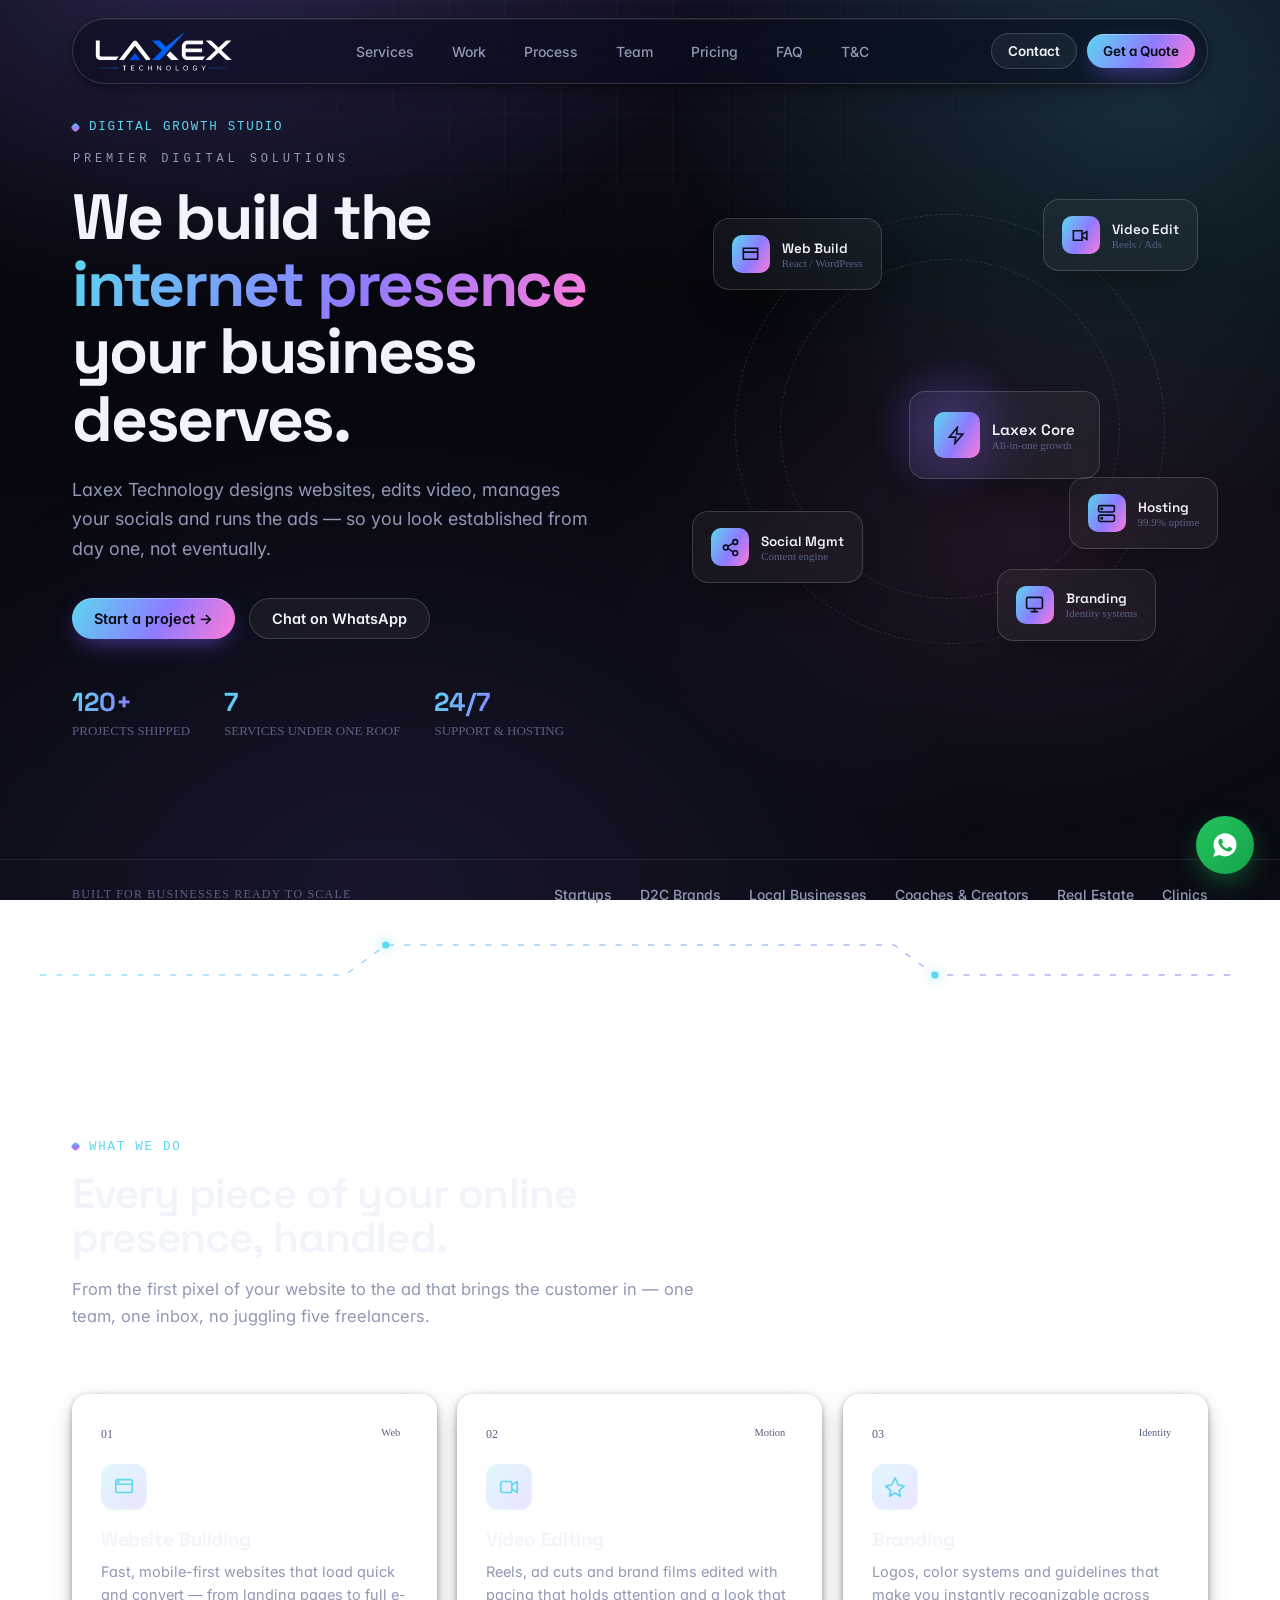
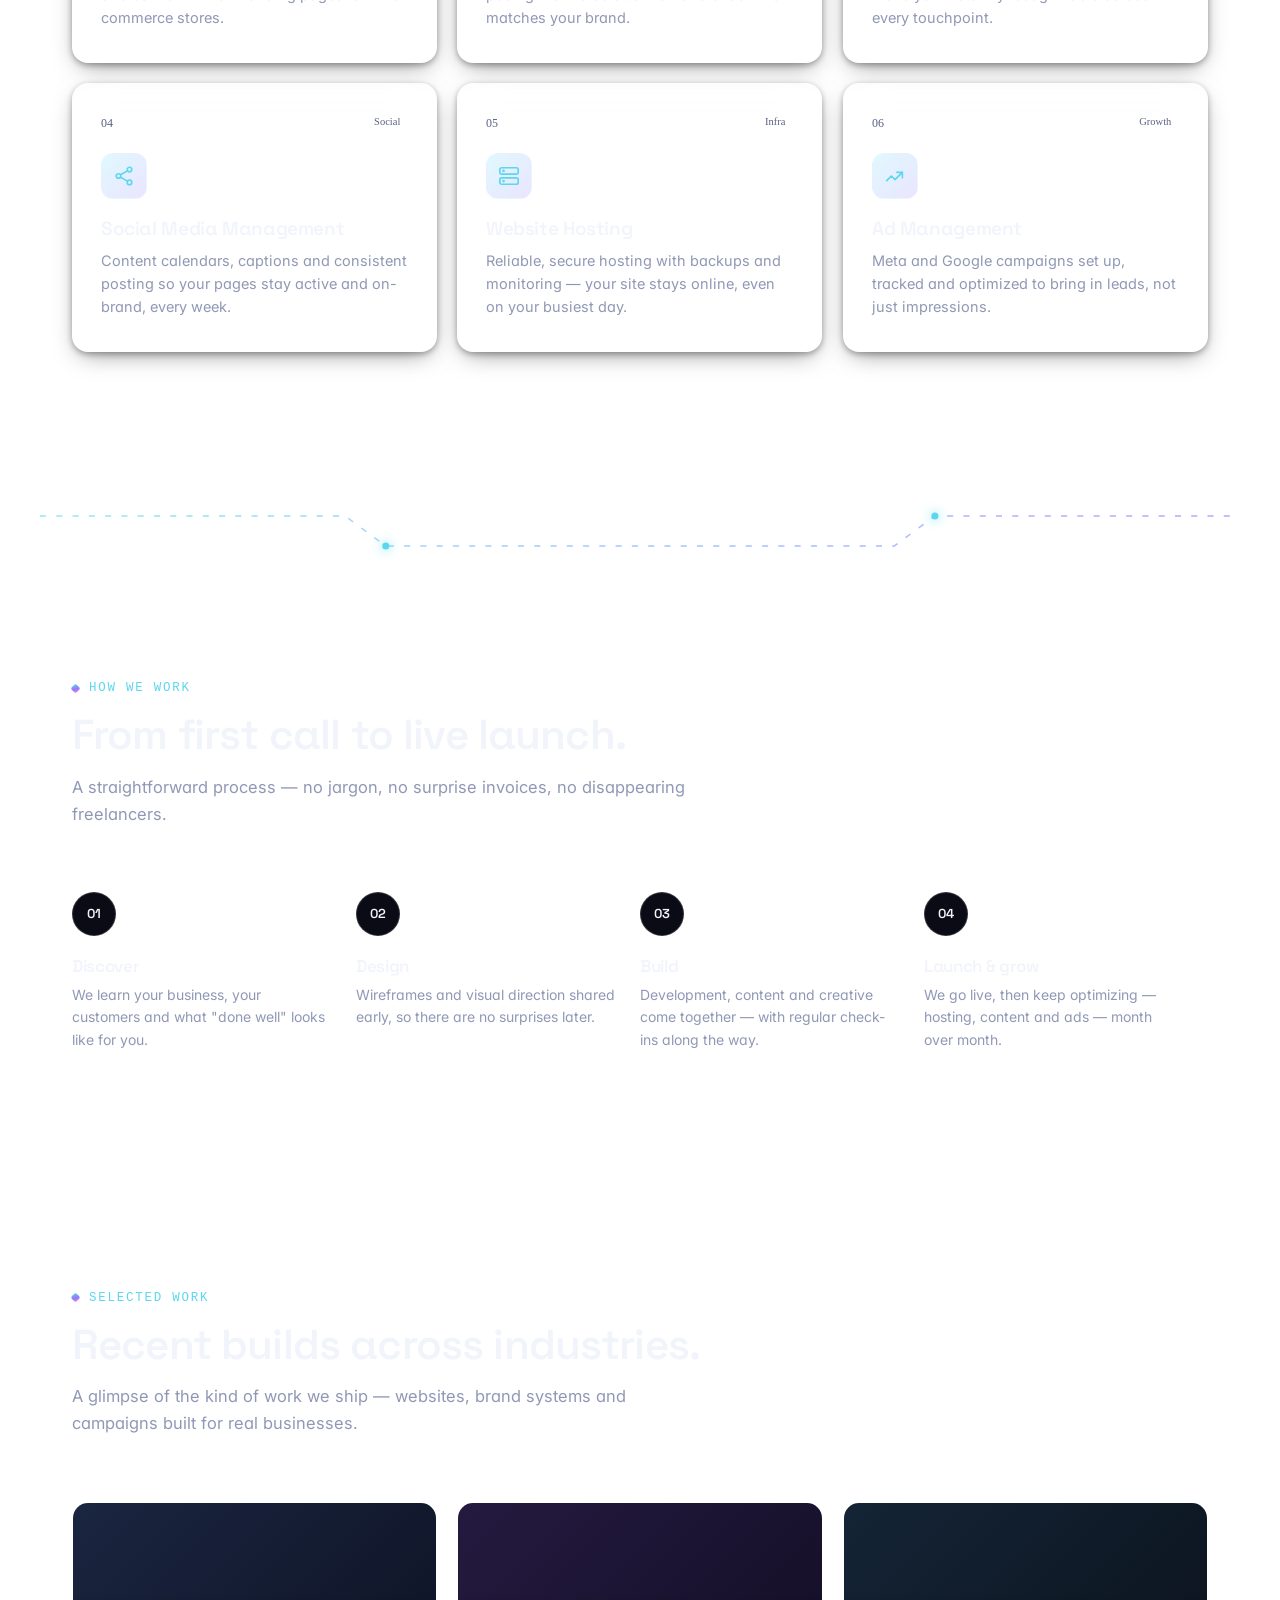
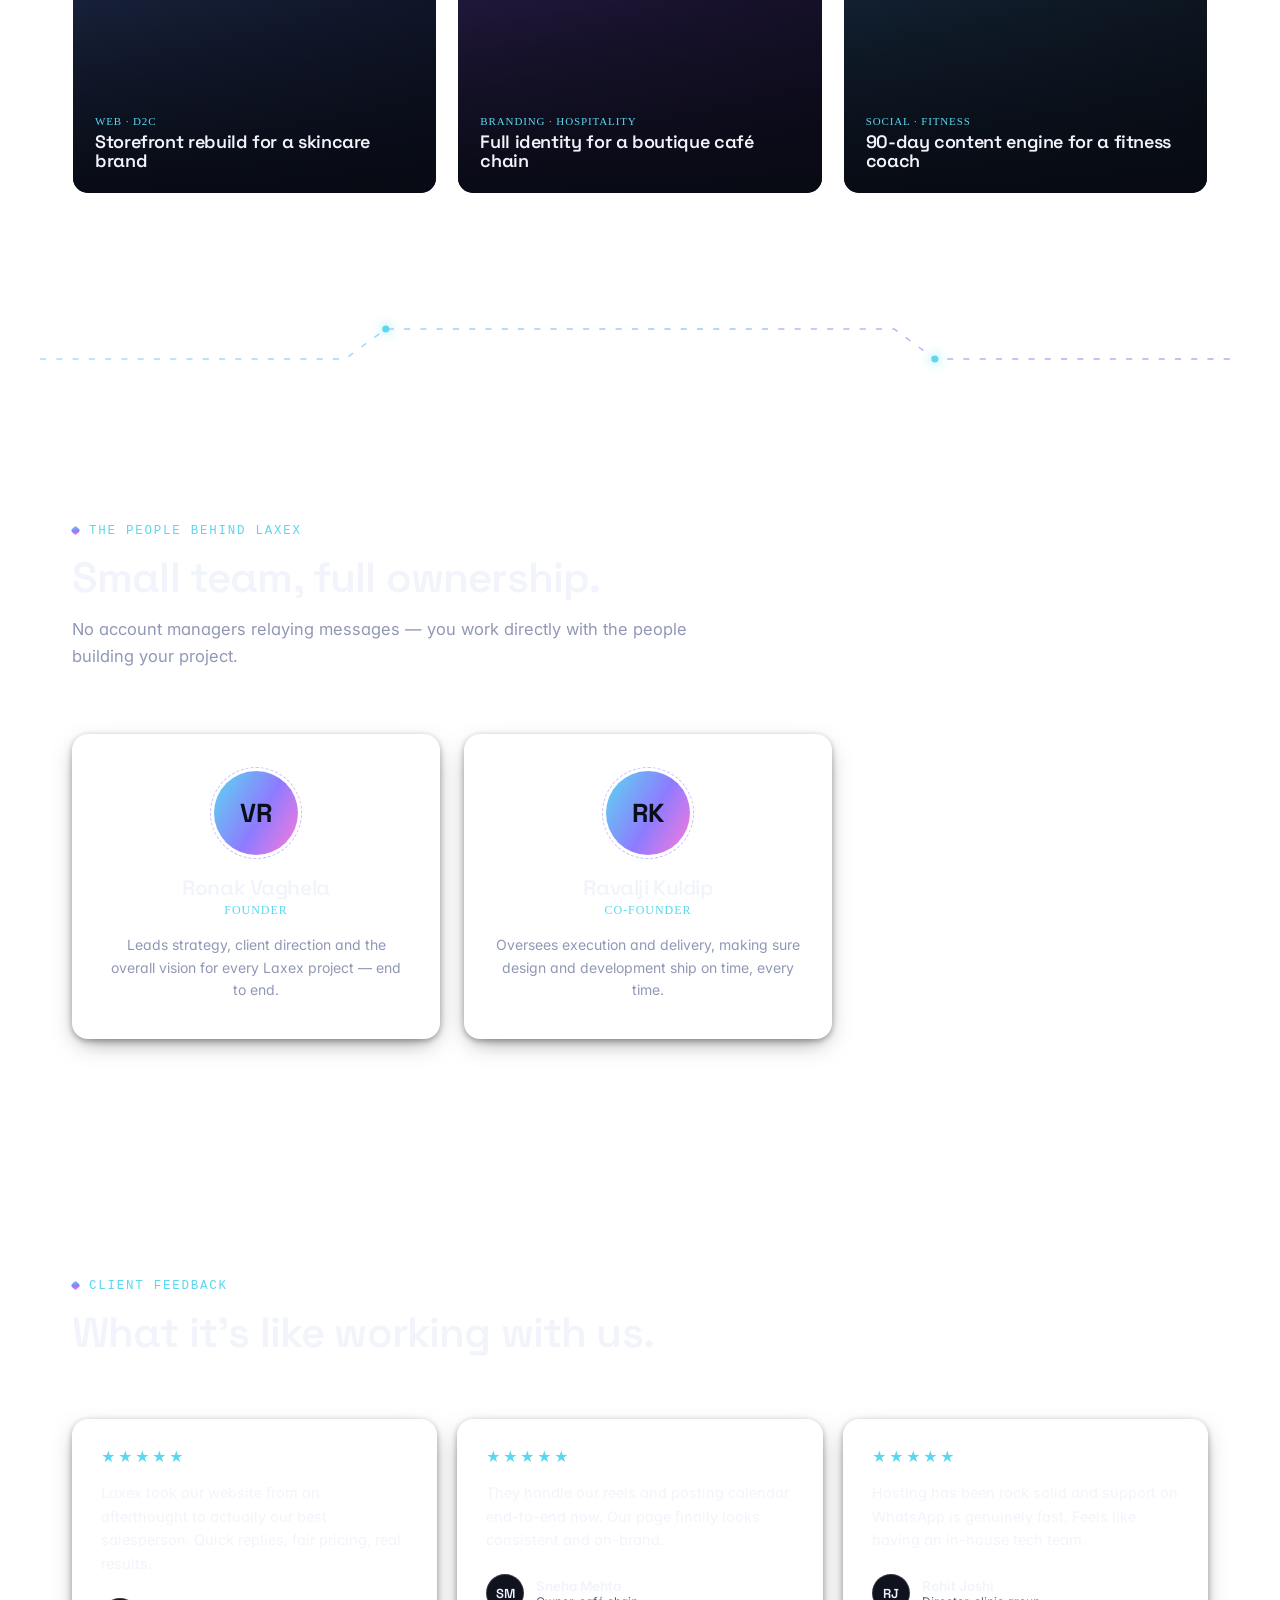
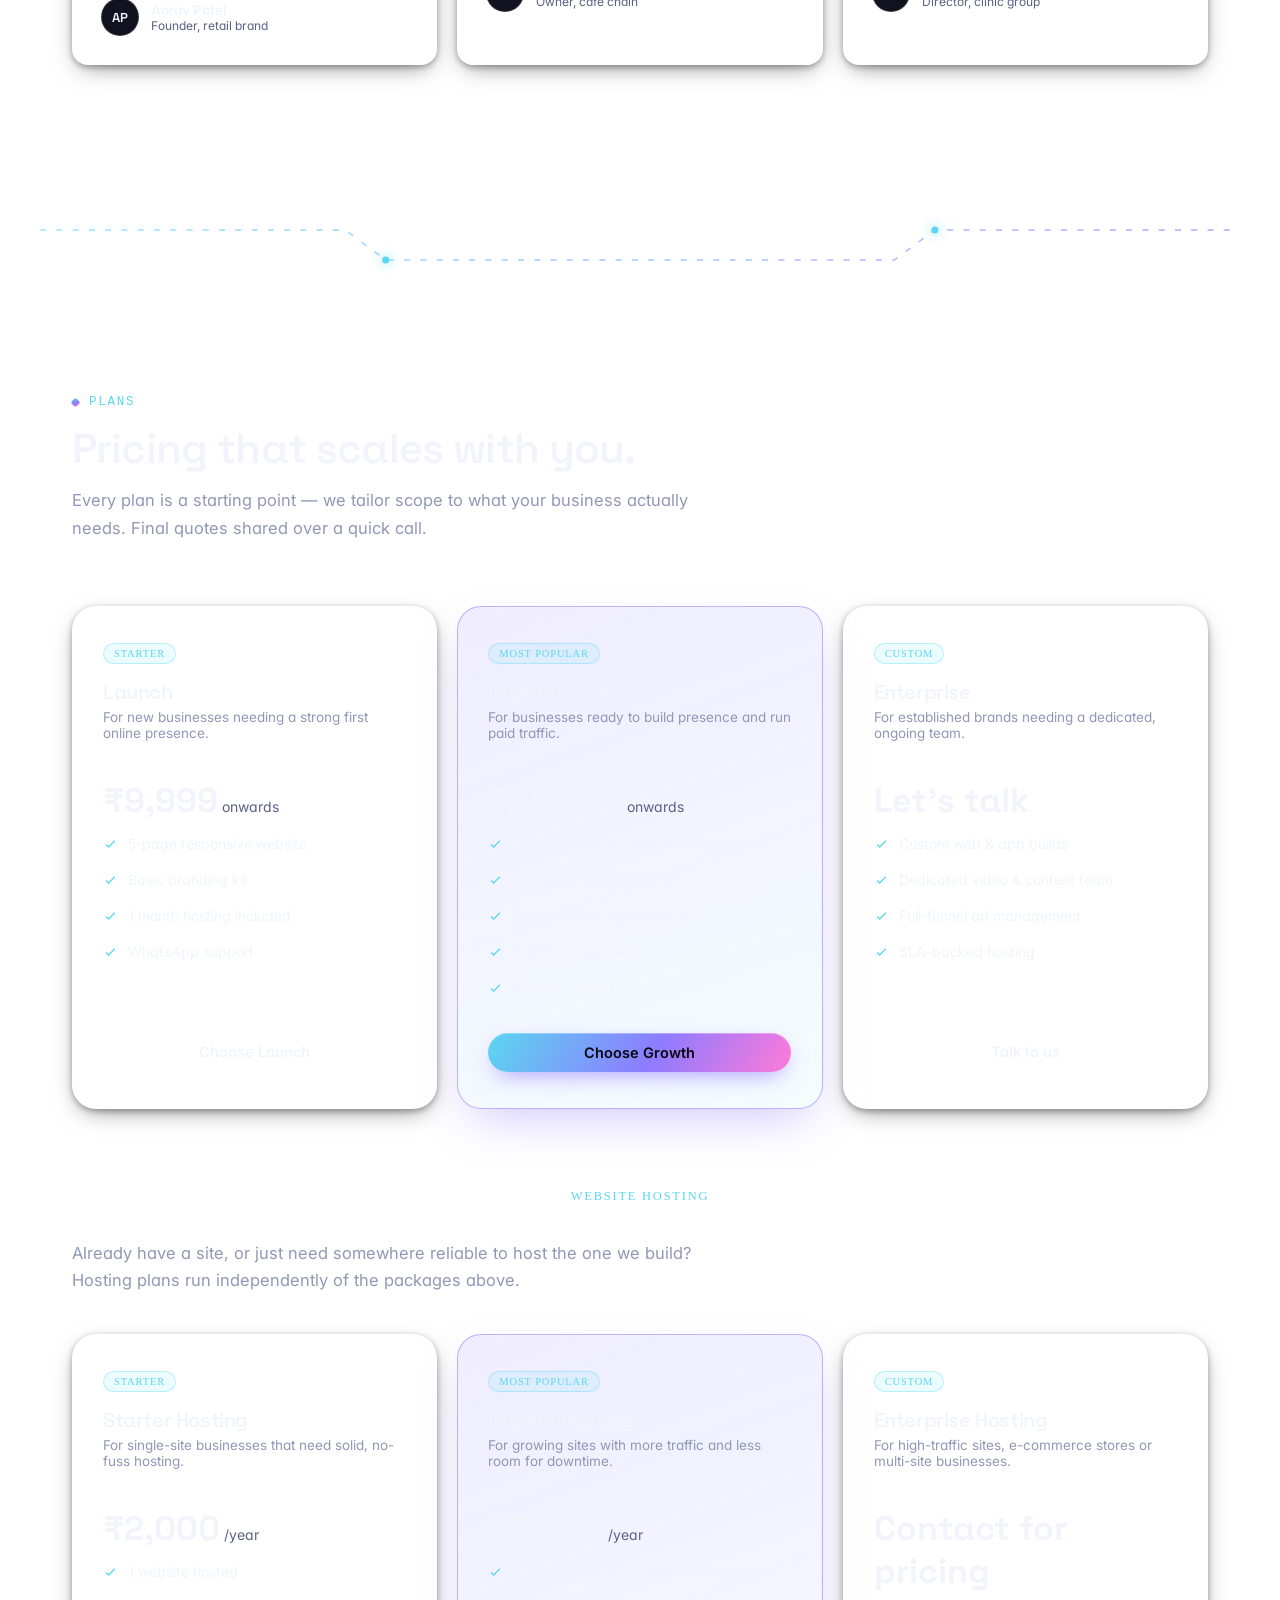
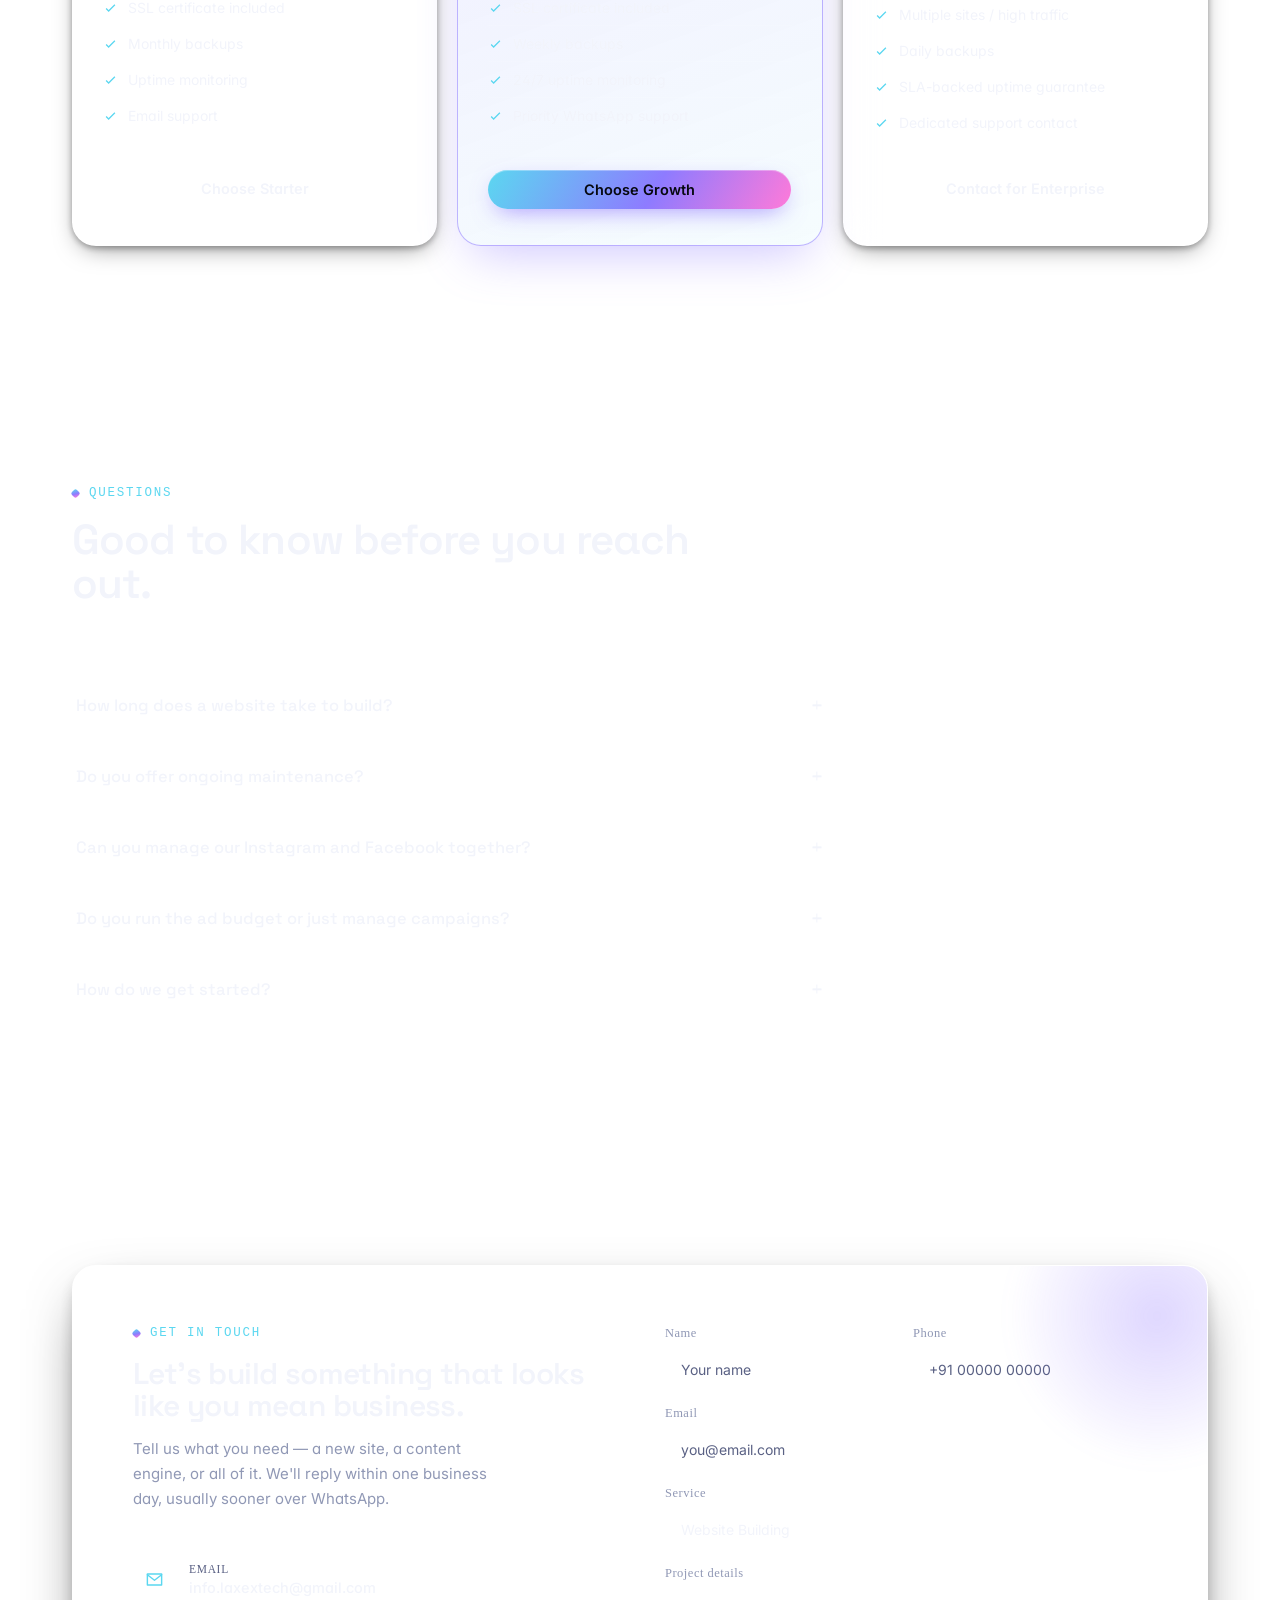
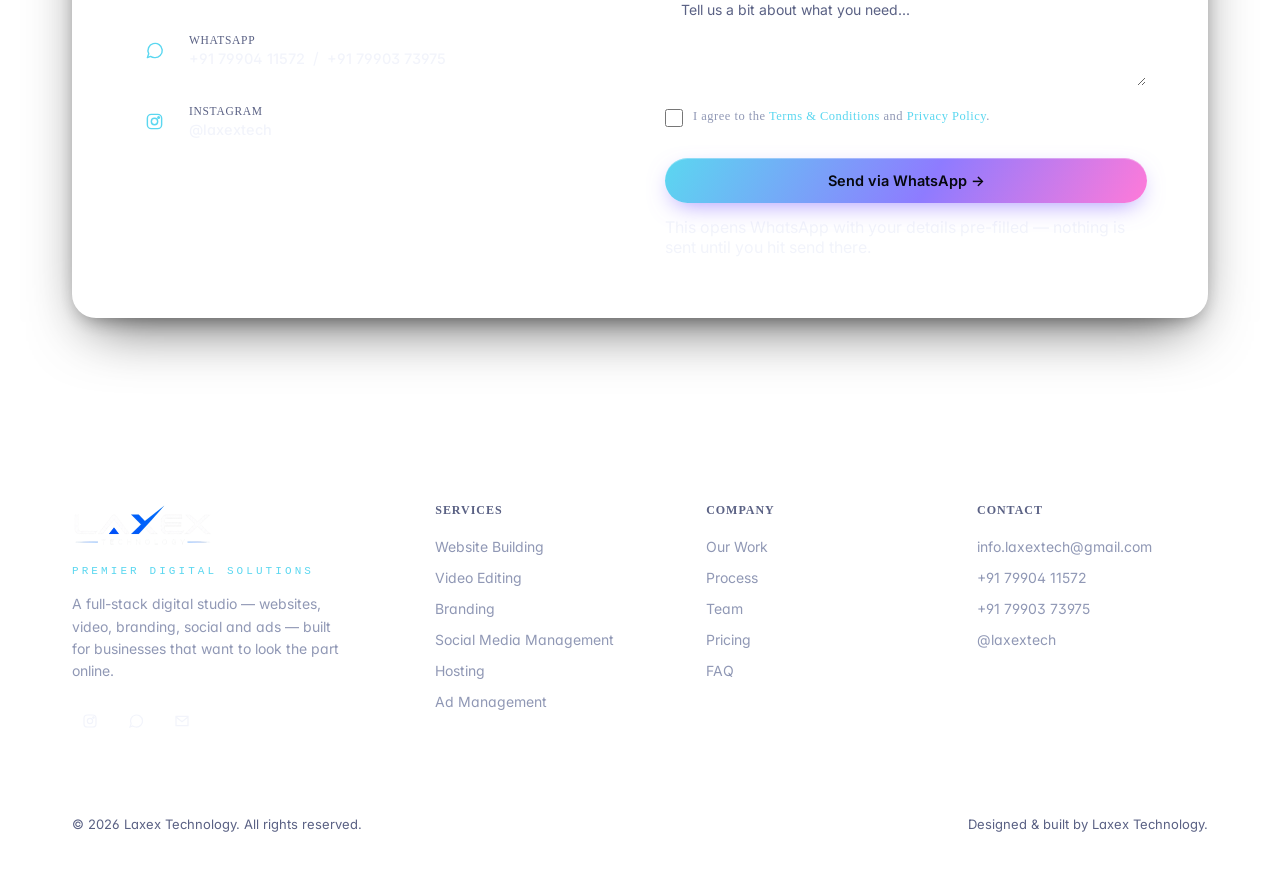
==== commit 22d1feba: "Update index.html" ====
--- a/index.html
+++ b/index.html
@@ -314,6 +314,7 @@
   .mobile-menu a:hover{background:rgba(255,255,255,0.06);}
   .mobile-menu .btn{margin-top:8px;}
 
+}
   /* ===== HERO ===== */
   .hero{
     position:relative;
@@ -1714,5 +1715,6 @@
 })();
 
 </script>
+ 
 </body>
 </html>
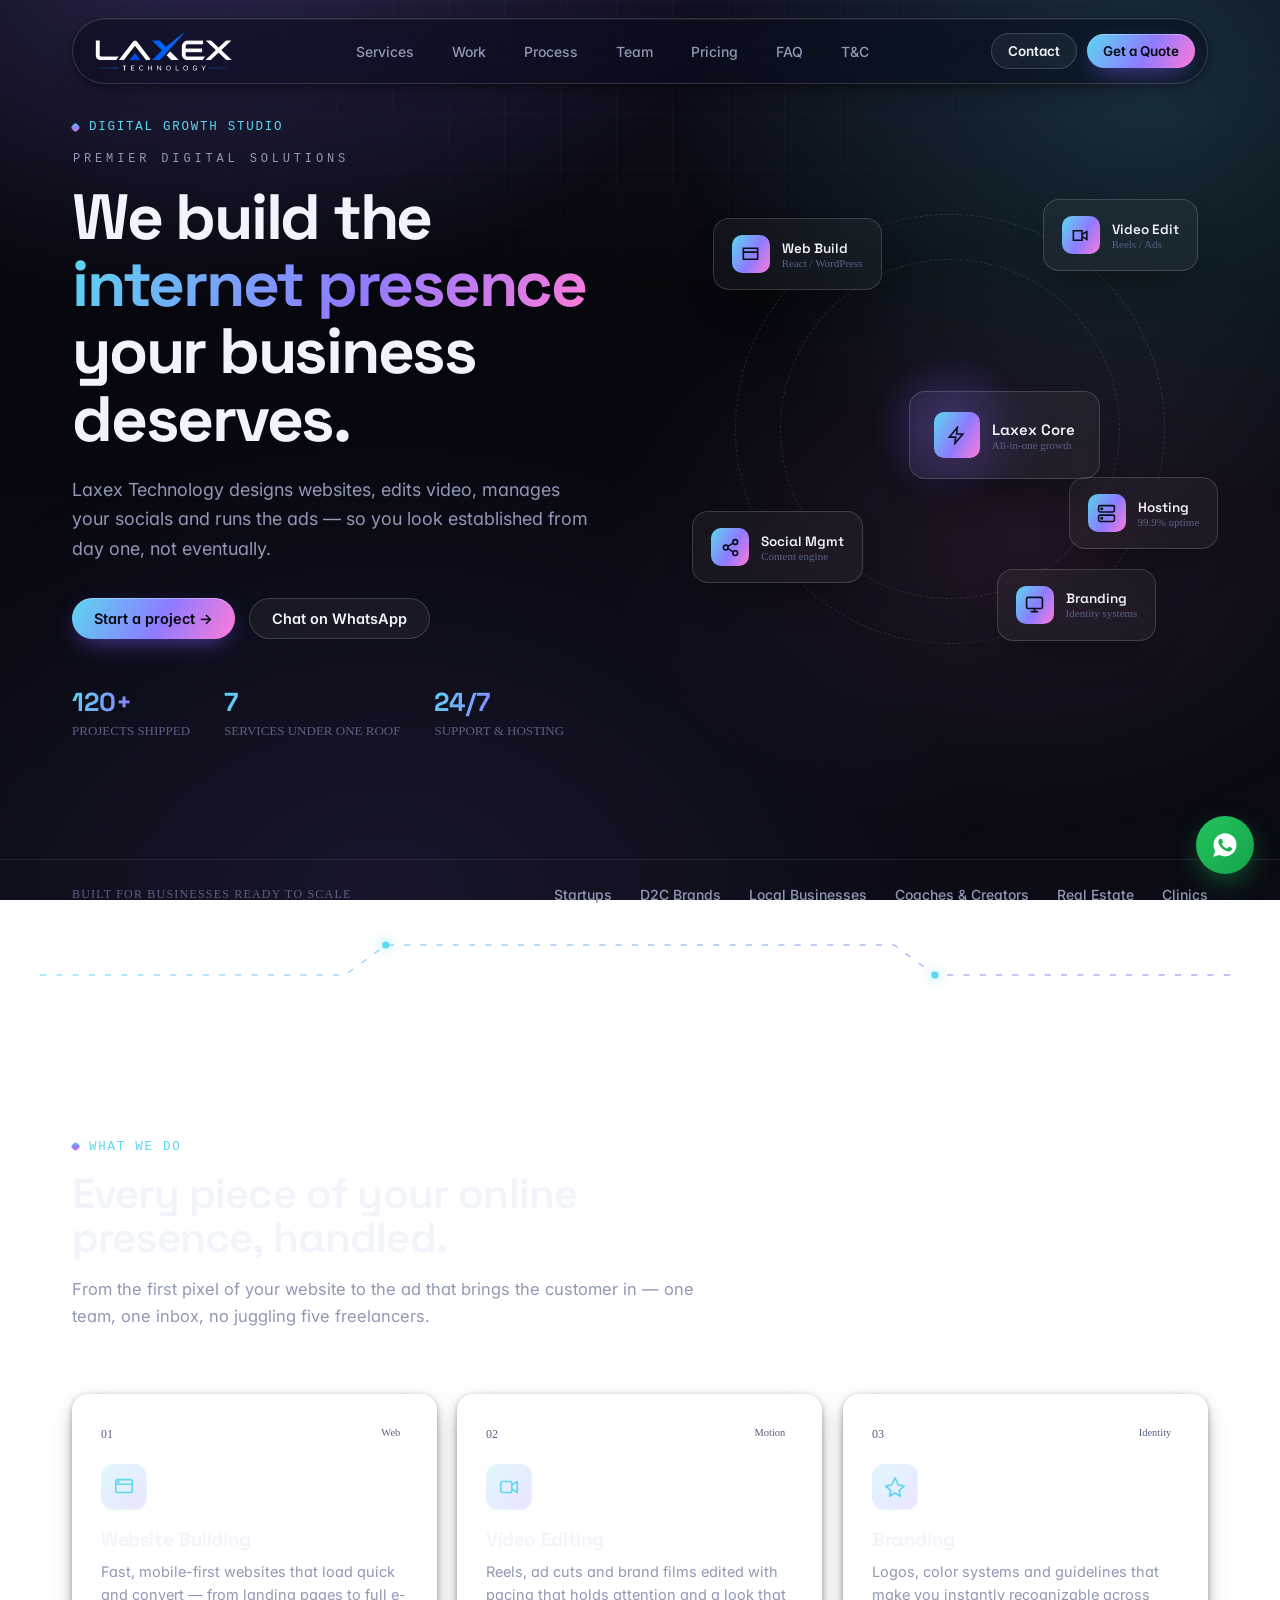
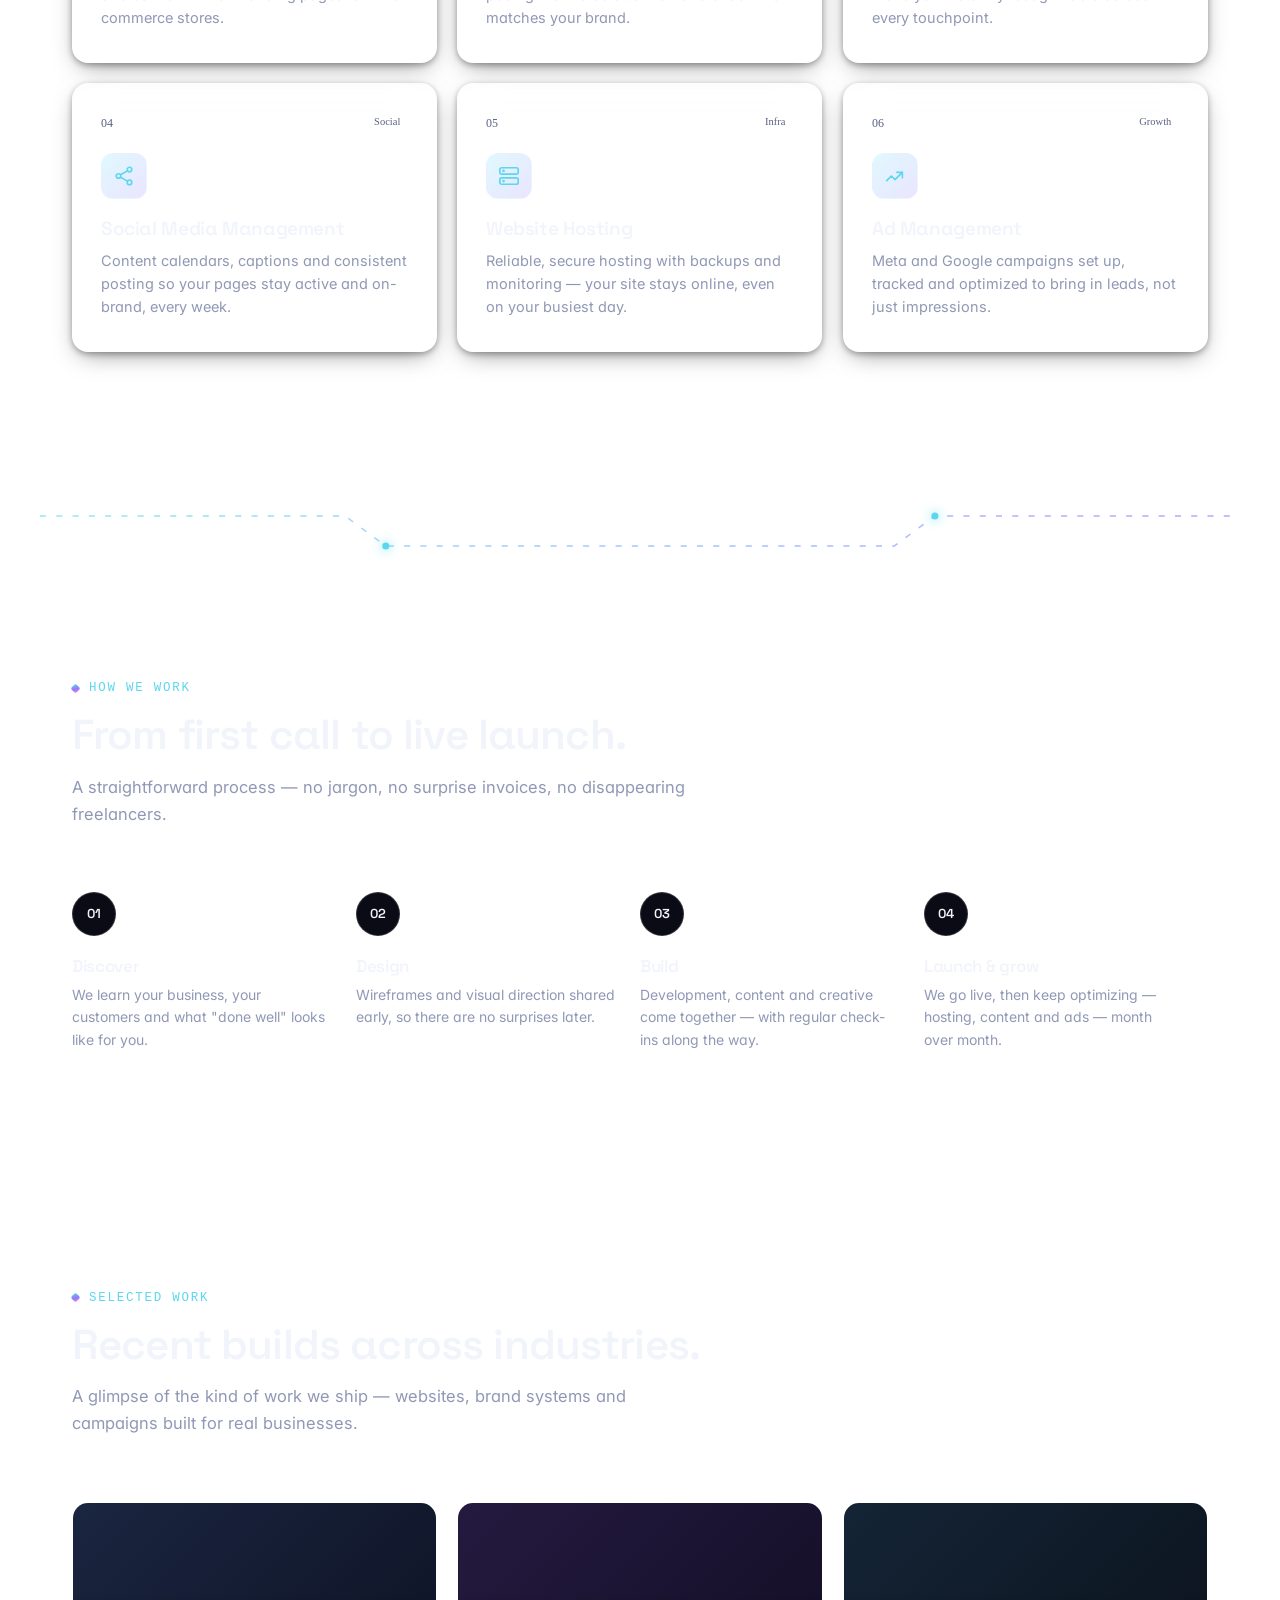
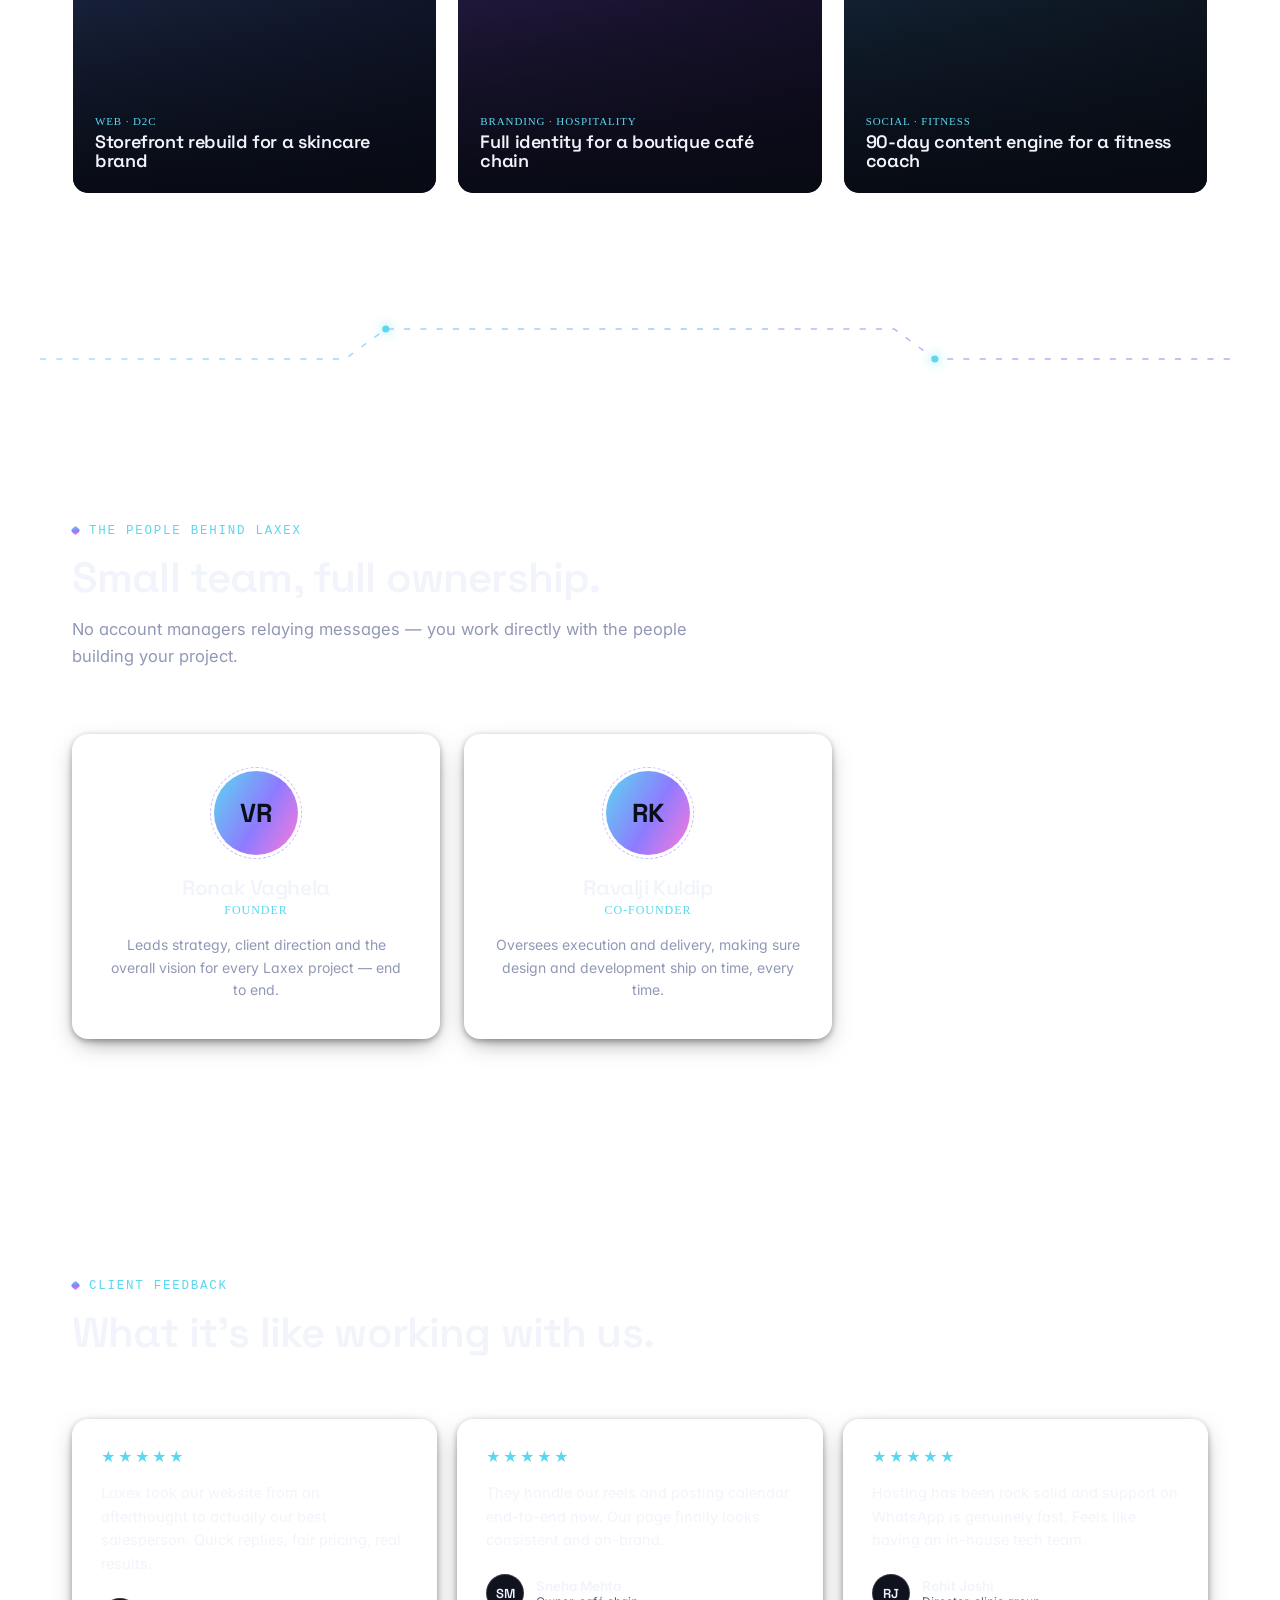
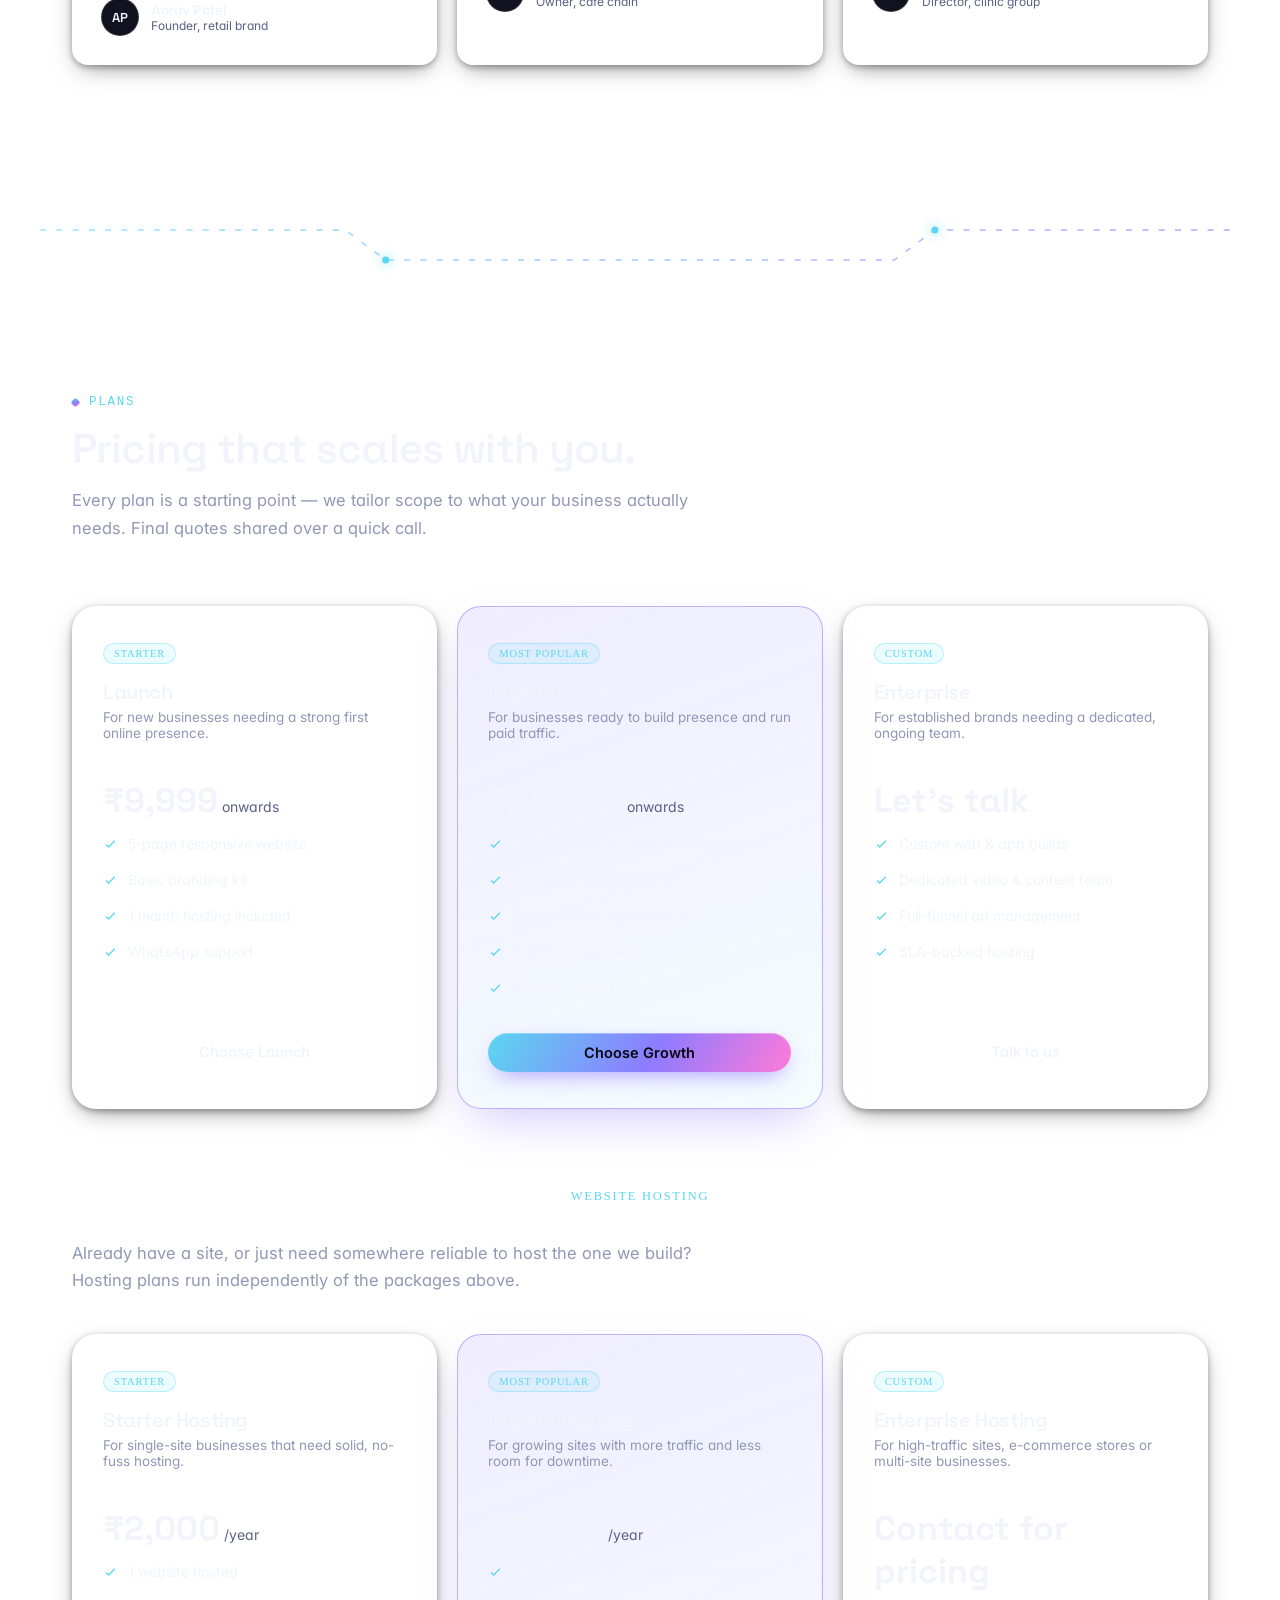
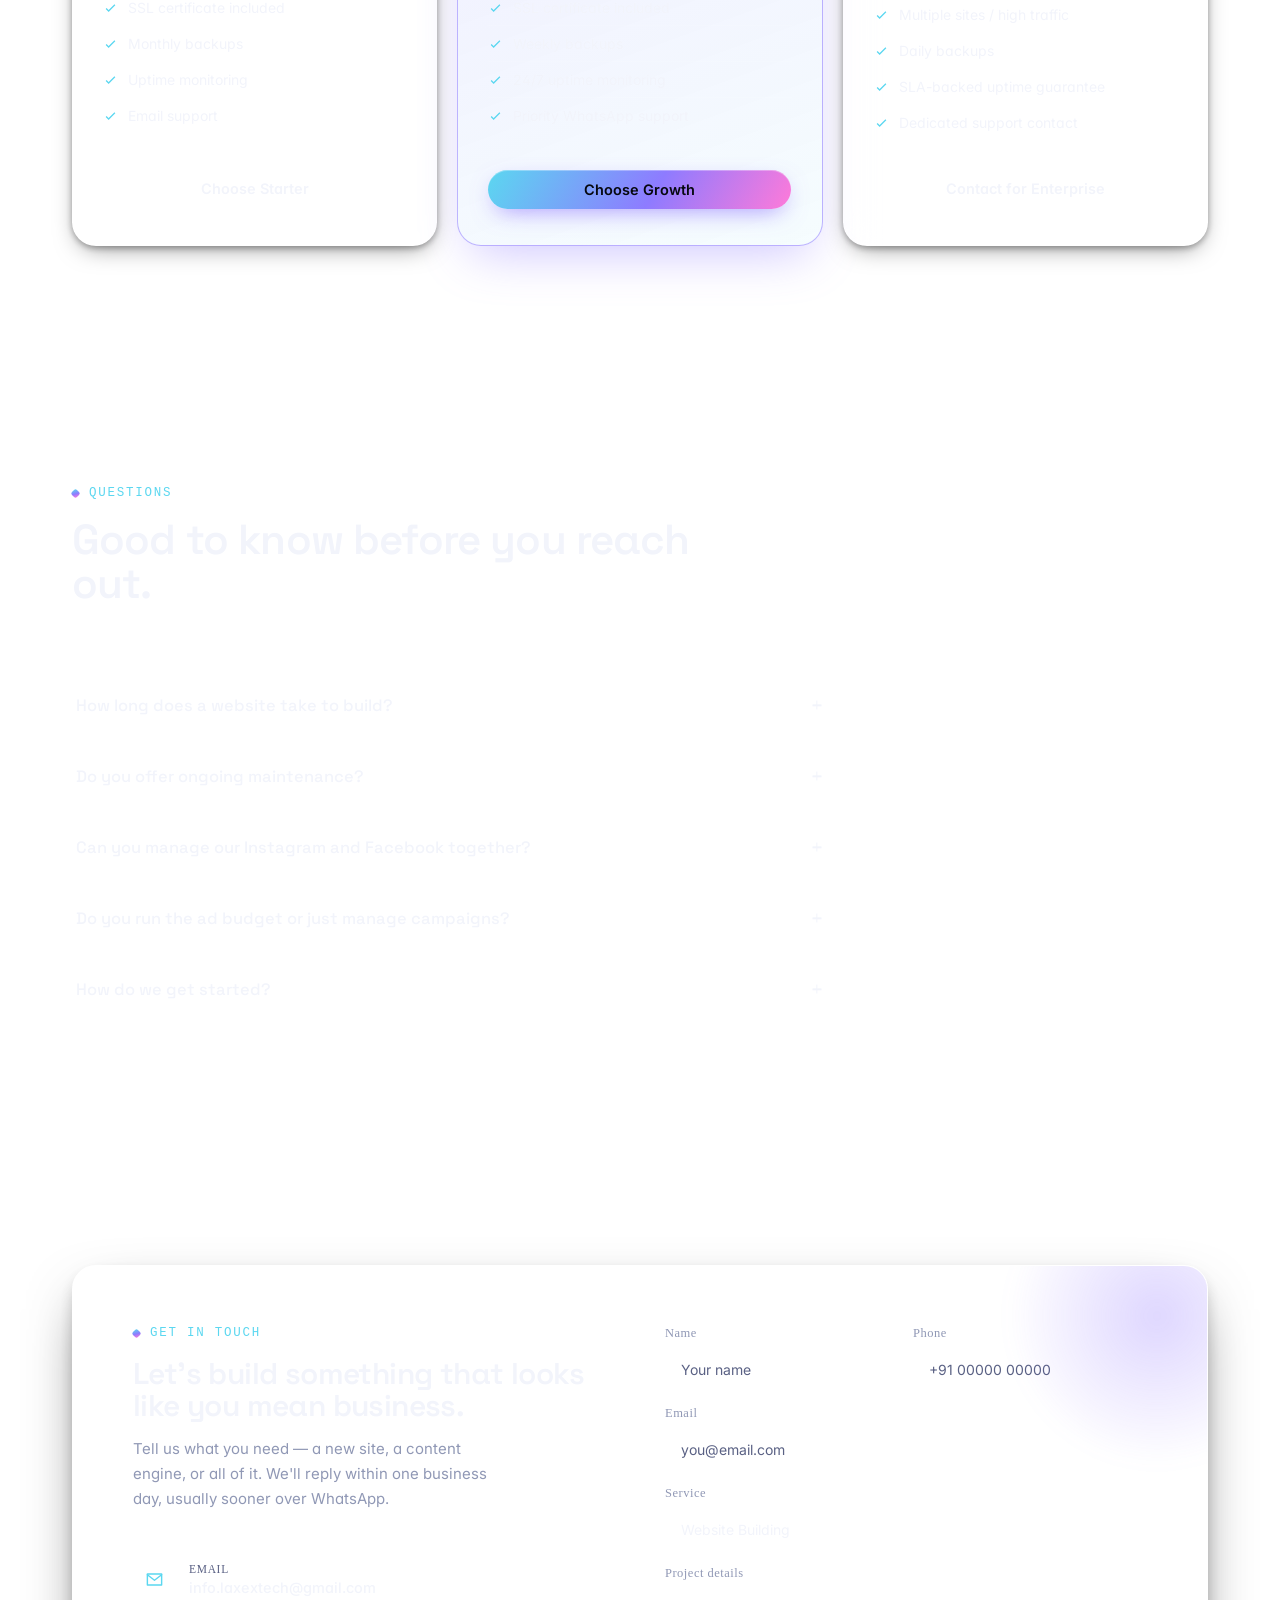
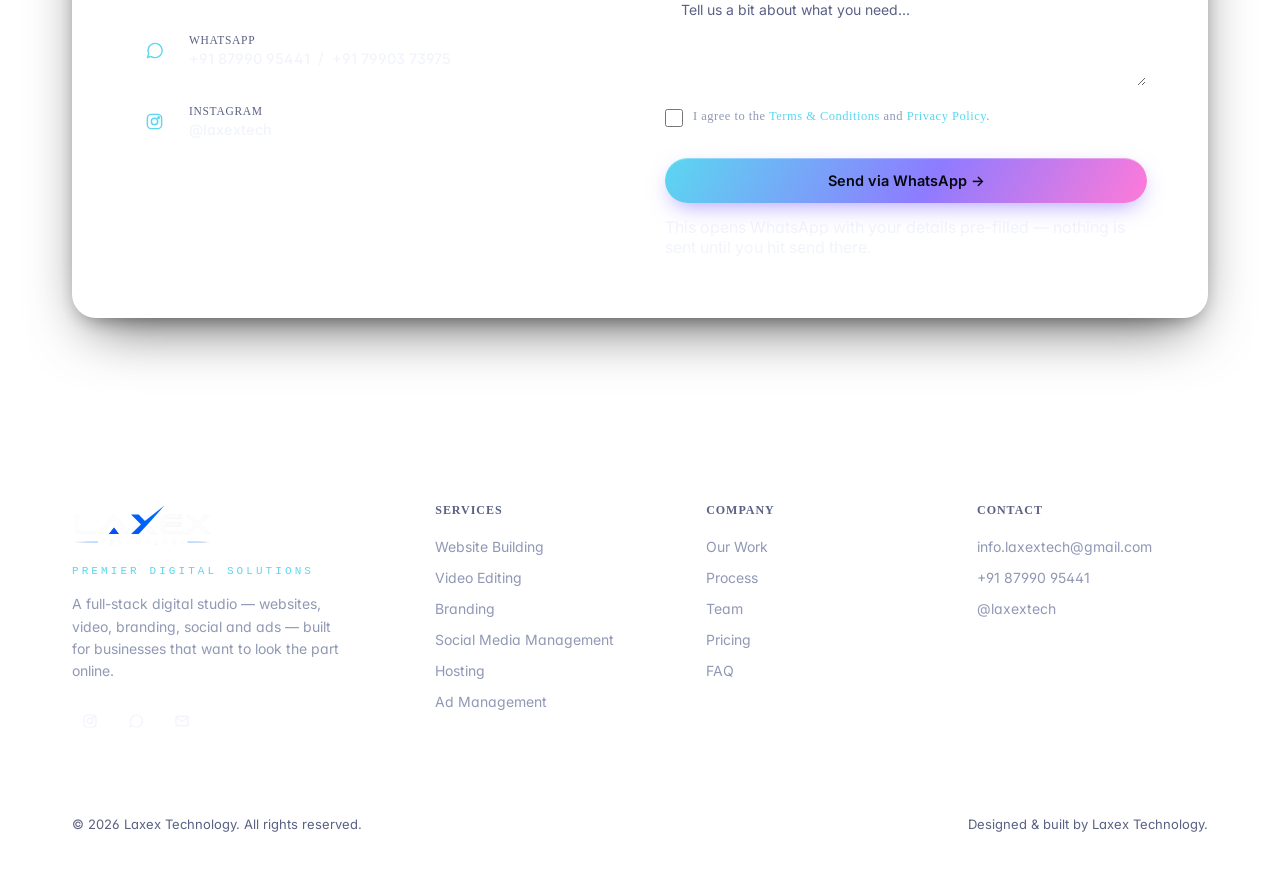
==== commit da51fdd7: "Update WhatsApp contact numbers in index.html" ====
--- a/index.html
+++ b/index.html
@@ -1313,7 +1313,7 @@
           </div>
           <div class="contact-channel">
             <div class="ci"><svg viewBox="0 0 24 24" stroke-width="1.8" stroke-linecap="round" stroke-linejoin="round"><path d="M3 21l1.7-5A9 9 0 1112 21a9 9 0 01-5-1.5z"/></svg></div>
-            <div><div class="cl">WhatsApp</div><a class="cv" href="https://wa.me/917990411572" target="_blank">+91 79904 11572</a> &nbsp;/&nbsp; <a class="cv" href="https://wa.me/917990373975" target="_blank">+91 79903 73975</a></div>
+            <div><div class="cl">WhatsApp</div><a class="cv" href="https://wa.me/9187990 95441" target="_blank">+91 87990 95441</a> &nbsp;/&nbsp; <a class="cv" href="https://wa.me/917990373975" target="_blank">+91 79903 73975</a></div>
           </div>
           <div class="contact-channel">
             <div class="ci"><svg viewBox="0 0 24 24" stroke-width="1.8" stroke-linecap="round" stroke-linejoin="round"><rect x="3" y="3" width="18" height="18" rx="5"/><circle cx="12" cy="12" r="4"/><circle cx="17.2" cy="6.8" r="1" fill="currentColor"/></svg></div>
@@ -1404,8 +1404,7 @@
         <h5>Contact</h5>
         <ul>
           <li><a href="mailto:info.laxextech@gmail.com">info.laxextech@gmail.com</a></li>
-          <li><a href="https://wa.me/917990411572" target="_blank">+91 79904 11572</a></li>
-          <li><a href="https://wa.me/917990373975" target="_blank">+91 79903 73975</a></li>
+          <li><a href="https://wa.me/9187990 95441" target="_blank">+91 87990 95441</a></li>
           <li><a href="https://instagram.com/laxextech" target="_blank">@laxextech</a></li>
         </ul>
       </div>
@@ -1420,13 +1419,13 @@
 <!-- ============ WHATSAPP FLOAT ============ -->
 <div class="wa-menu" id="waMenu">
   <div class="wa-head">Chat with Laxex Technology</div>
-  <a href="https://wa.me/917990411572?text=Hi%20Laxex%20Technology%2C%20I%27d%20like%20to%20know%20more%20about%20your%20services." target="_blank">
+  <a href="https://wa.me/9187990 95441?text=Hi%20Laxex%20Technology%2C%20I%27d%20like%20to%20know%20more%20about%20your%20services." target="_blank">
     <div class="wa-ic"><svg viewBox="0 0 24 24"><path d="M3 21l1.7-5A9 9 0 1112 21a9 9 0 01-5-1.5z"/></svg></div>
-    <div>Ronak Vaghela<span class="wa-num">+91 79904 11572</span></div>
+    <div>Ronak Vaghela<span class="wa-num">+91 87990 95441</span></div>
   </a>
-  <a href="https://wa.me/917990373975?text=Hi%20Laxex%20Technology%2C%20I%27d%20like%20to%20know%20more%20about%20your%20services." target="_blank">
+  <a href="https://wa.me/9187990 95441?text=Hi%20Laxex%20Technology%2C%20I%27d%20like%20to%20know%20more%20about%20your%20services." target="_blank">
     <div class="wa-ic"><svg viewBox="0 0 24 24"><path d="M3 21l1.7-5A9 9 0 1112 21a9 9 0 01-5-1.5z"/></svg></div>
-    <div>Ravalji Kuldip<span class="wa-num">+91 79903 73975</span></div>
+    <div>Ravalji Kuldip<span class="wa-num">+91 </span></div>
   </a>
 </div>
 <button class="wa-float" id="waFloat" aria-label="Chat on WhatsApp">
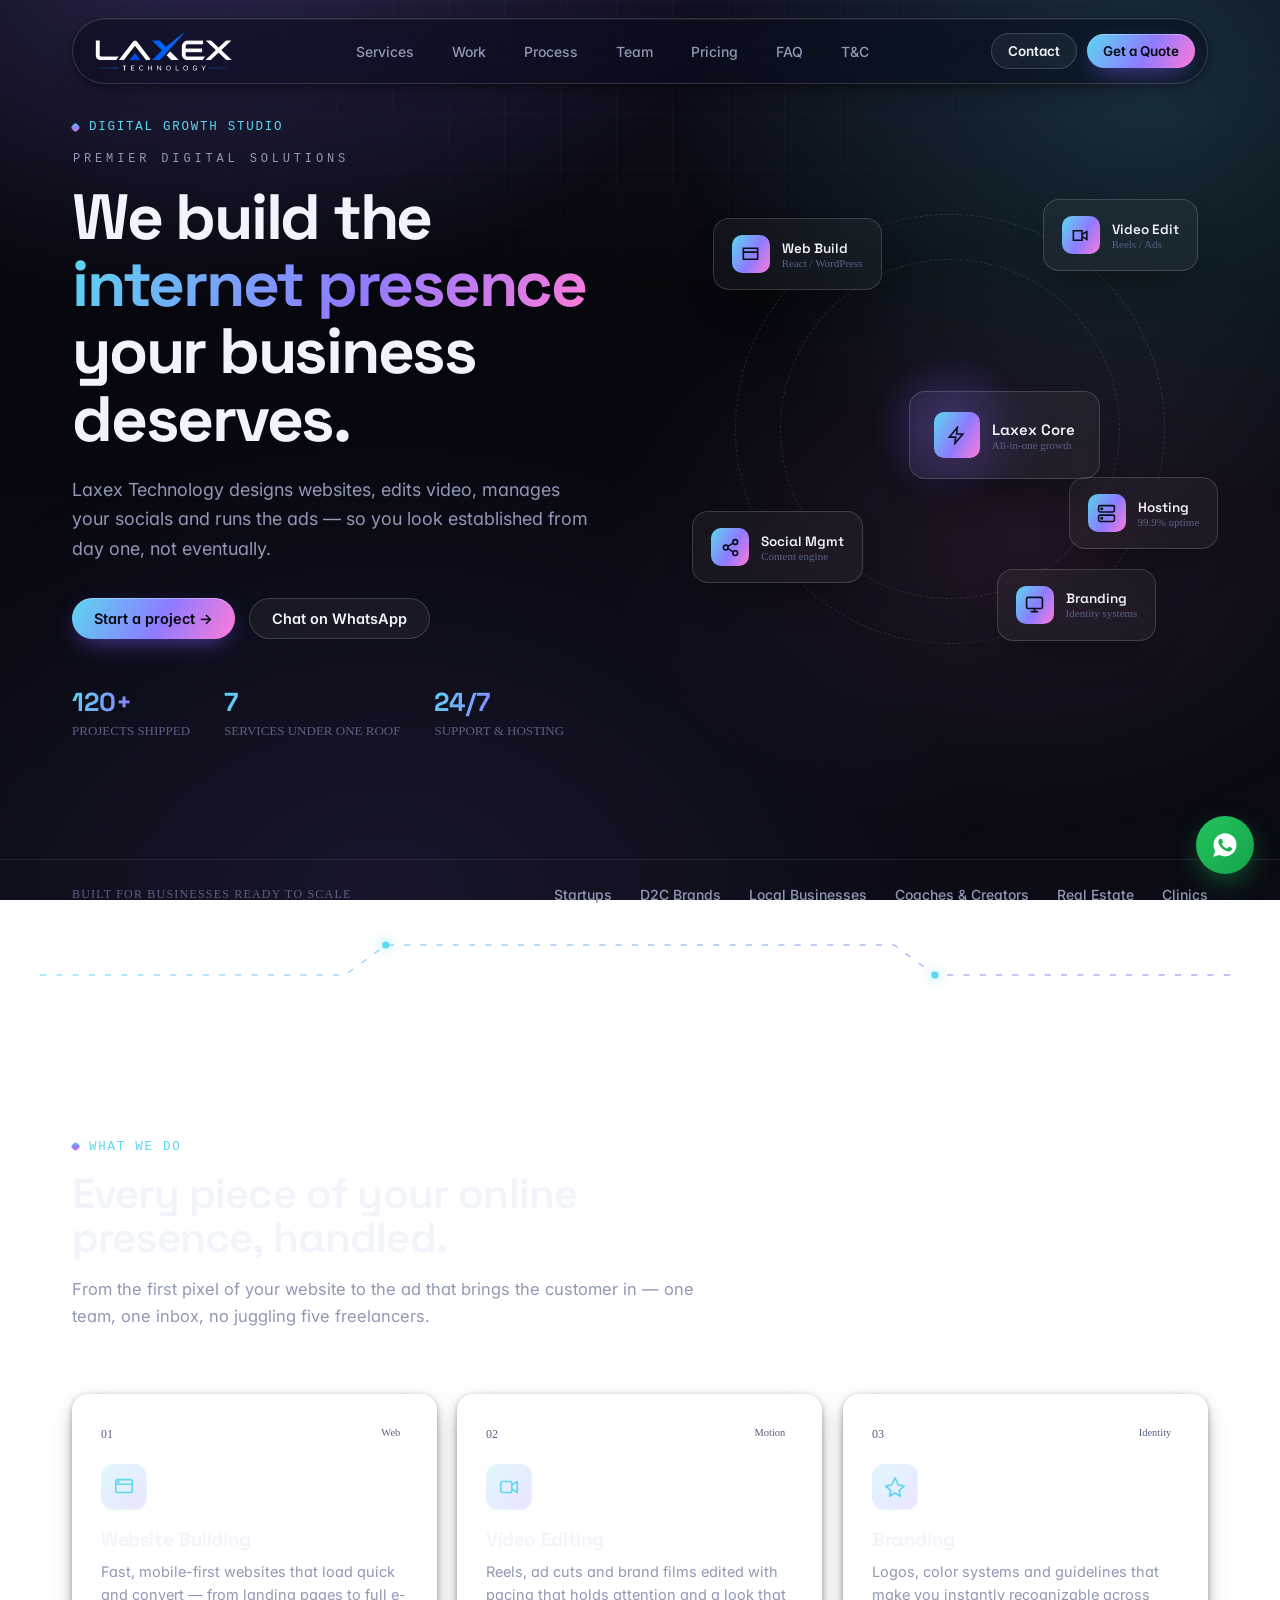
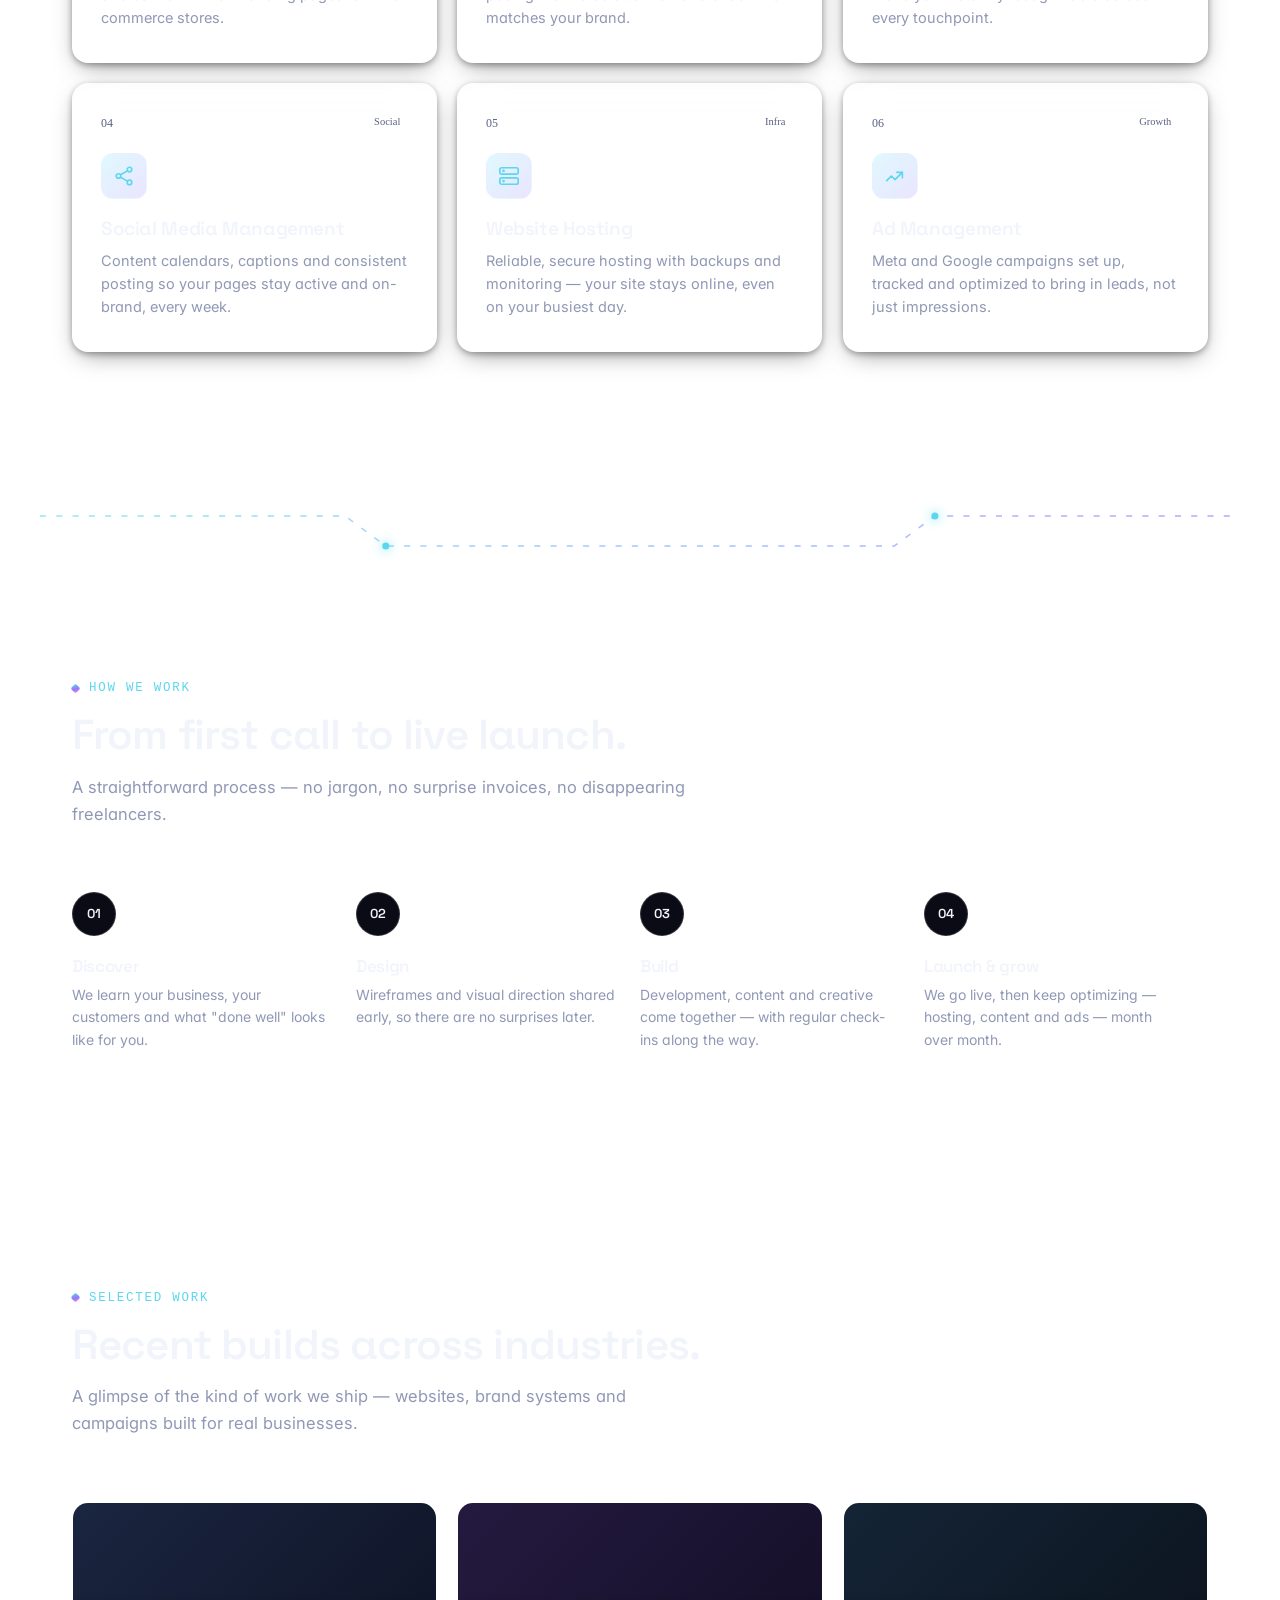
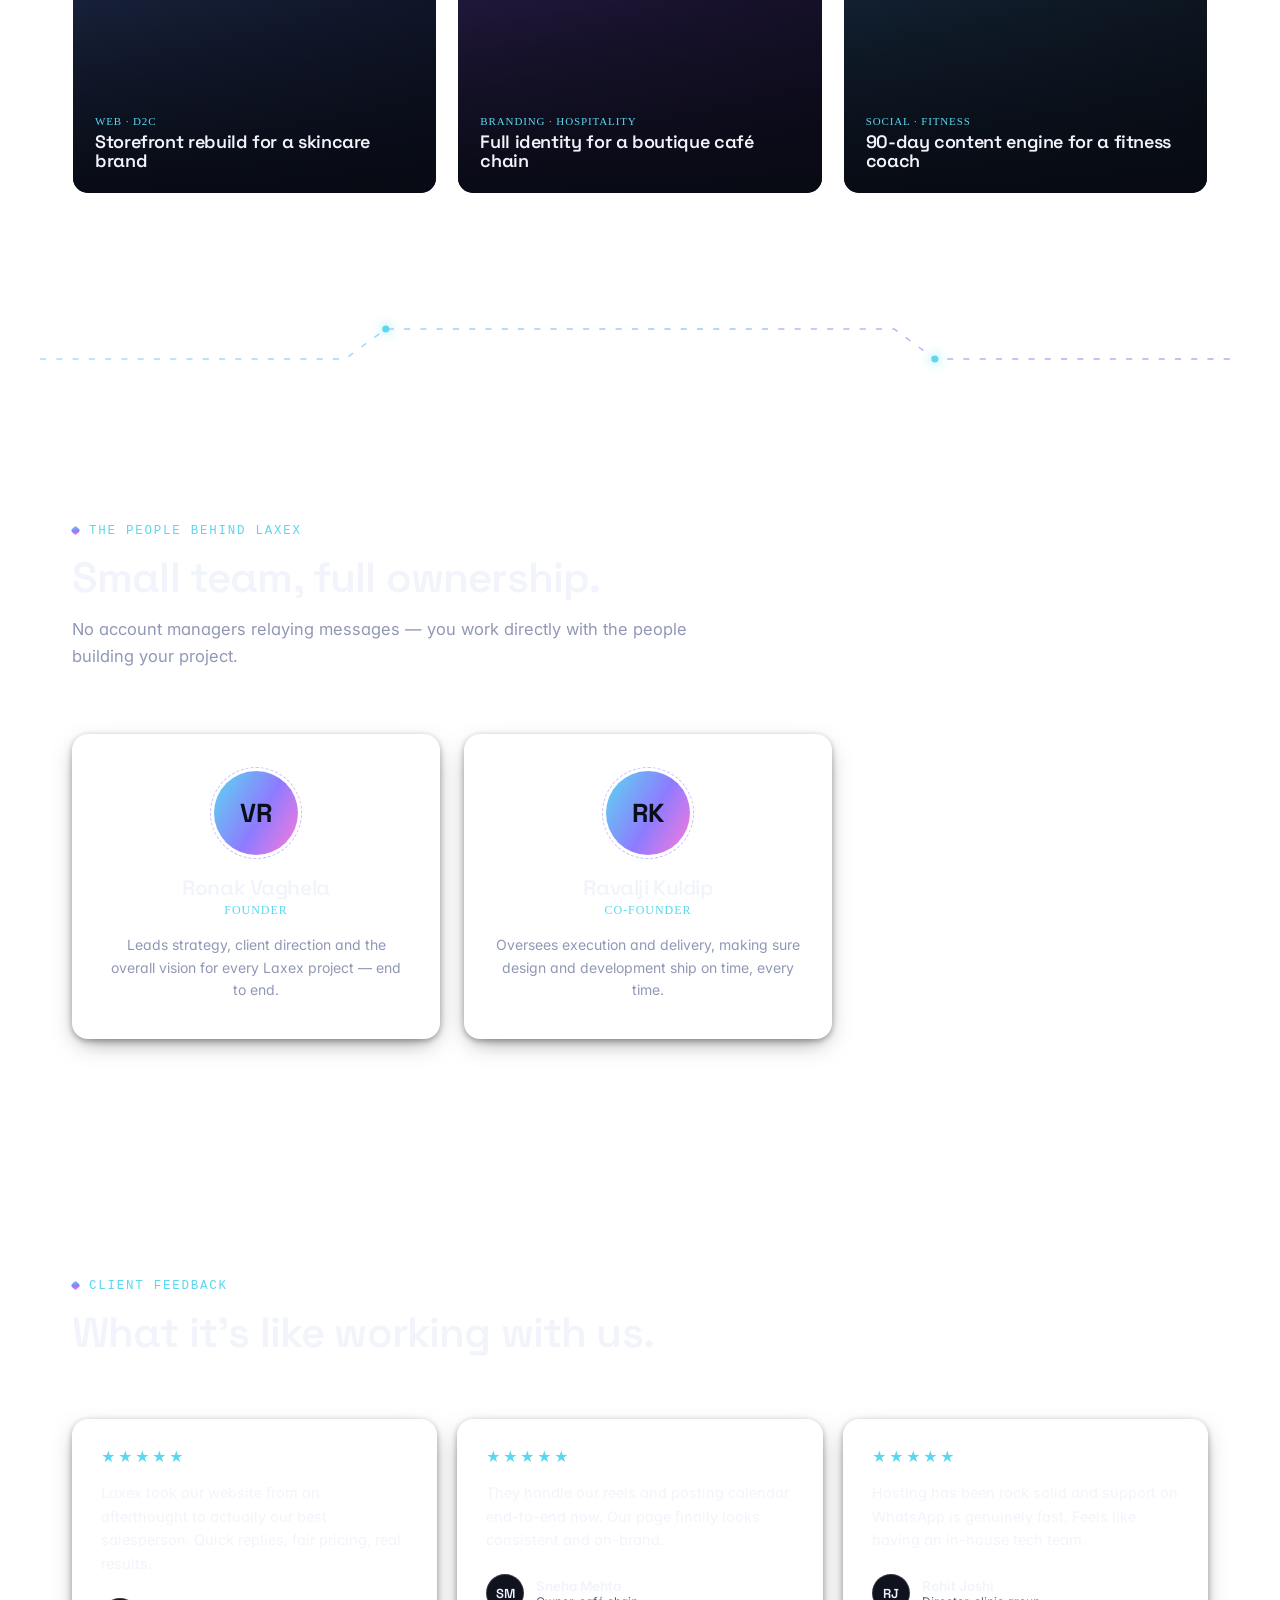
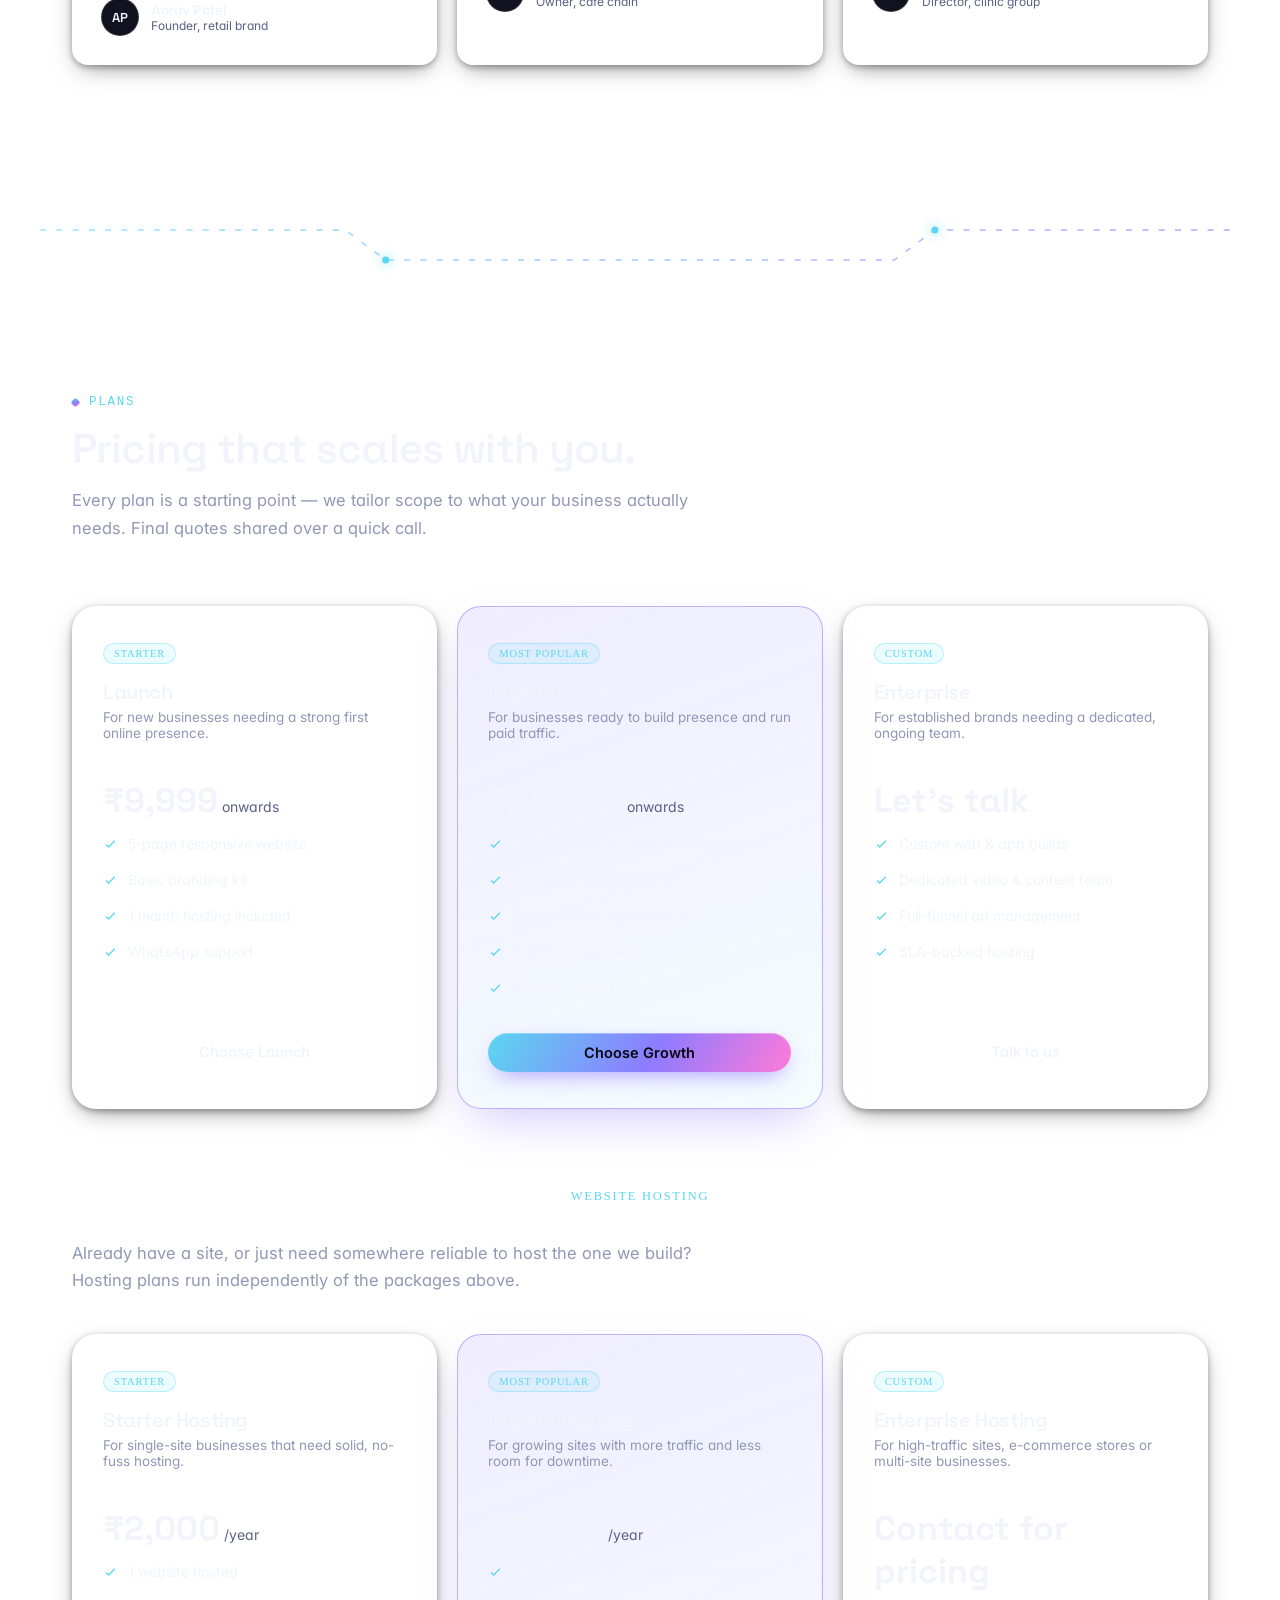
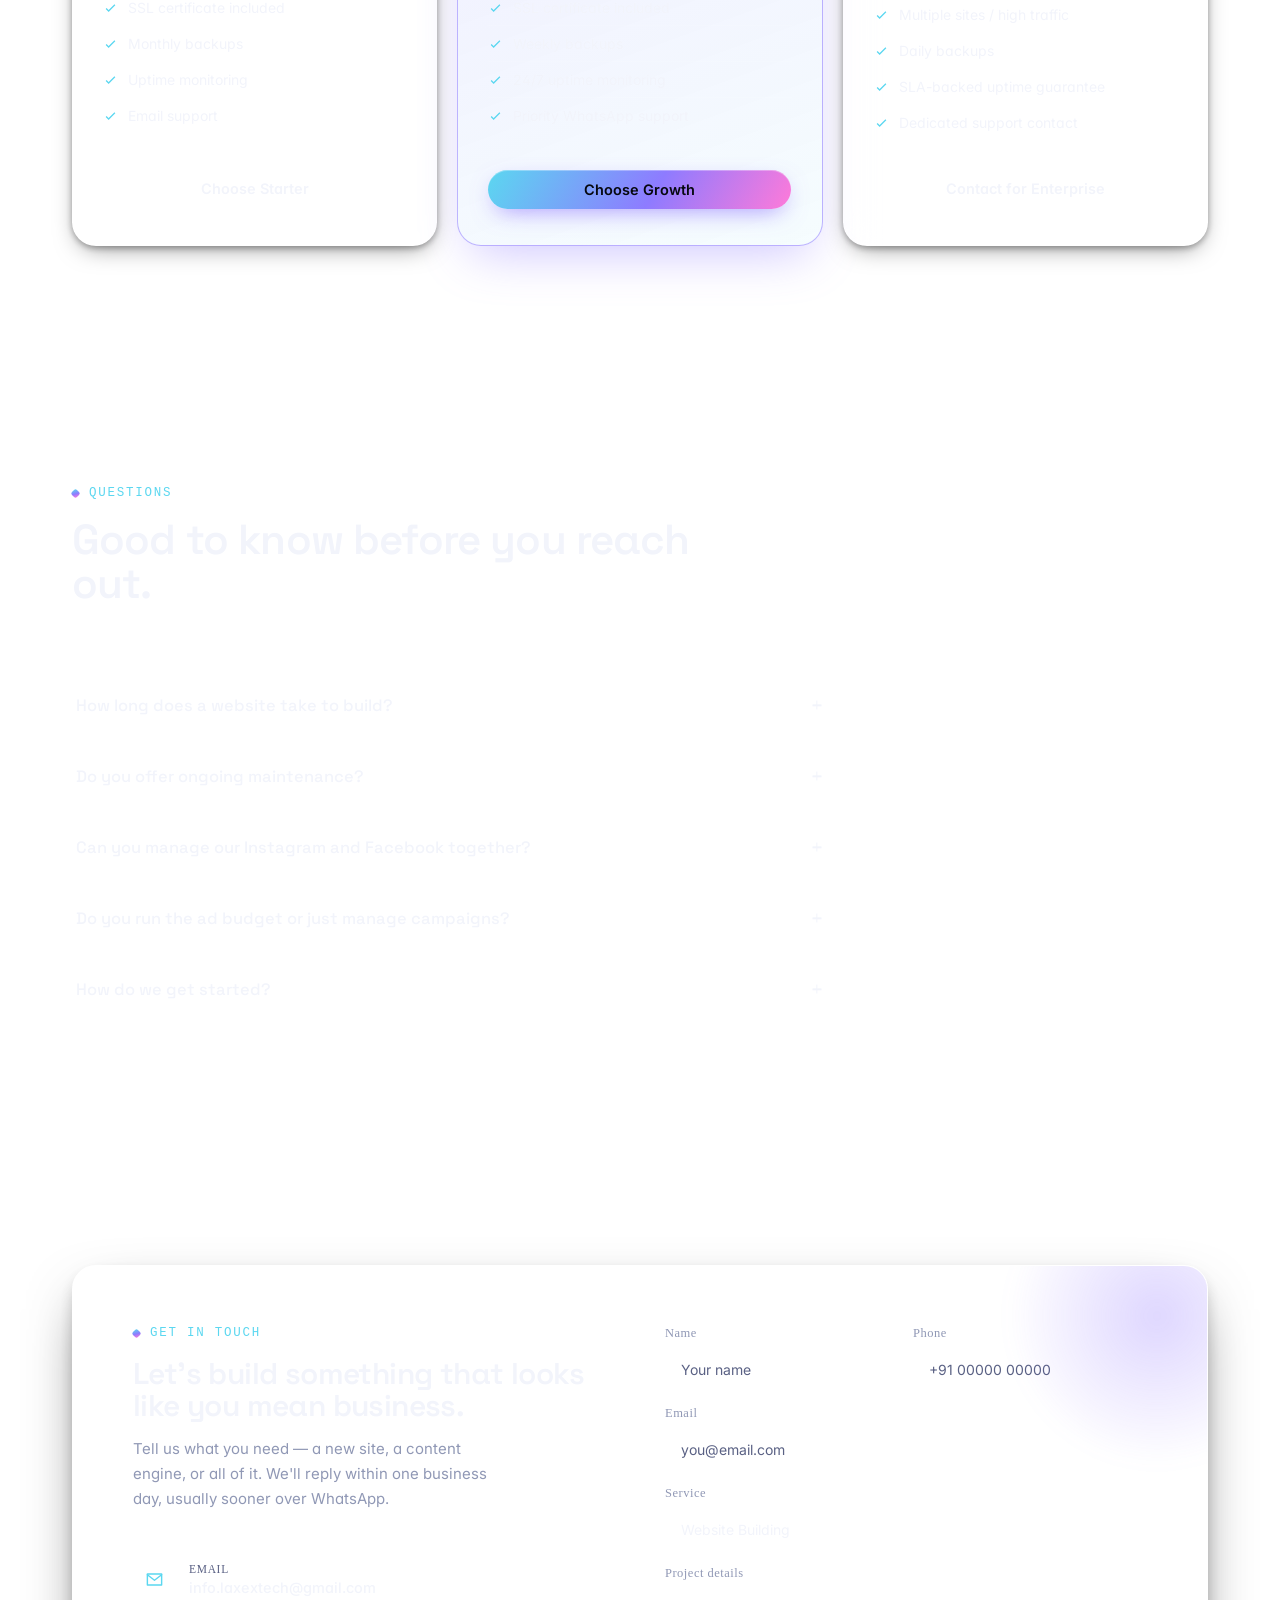
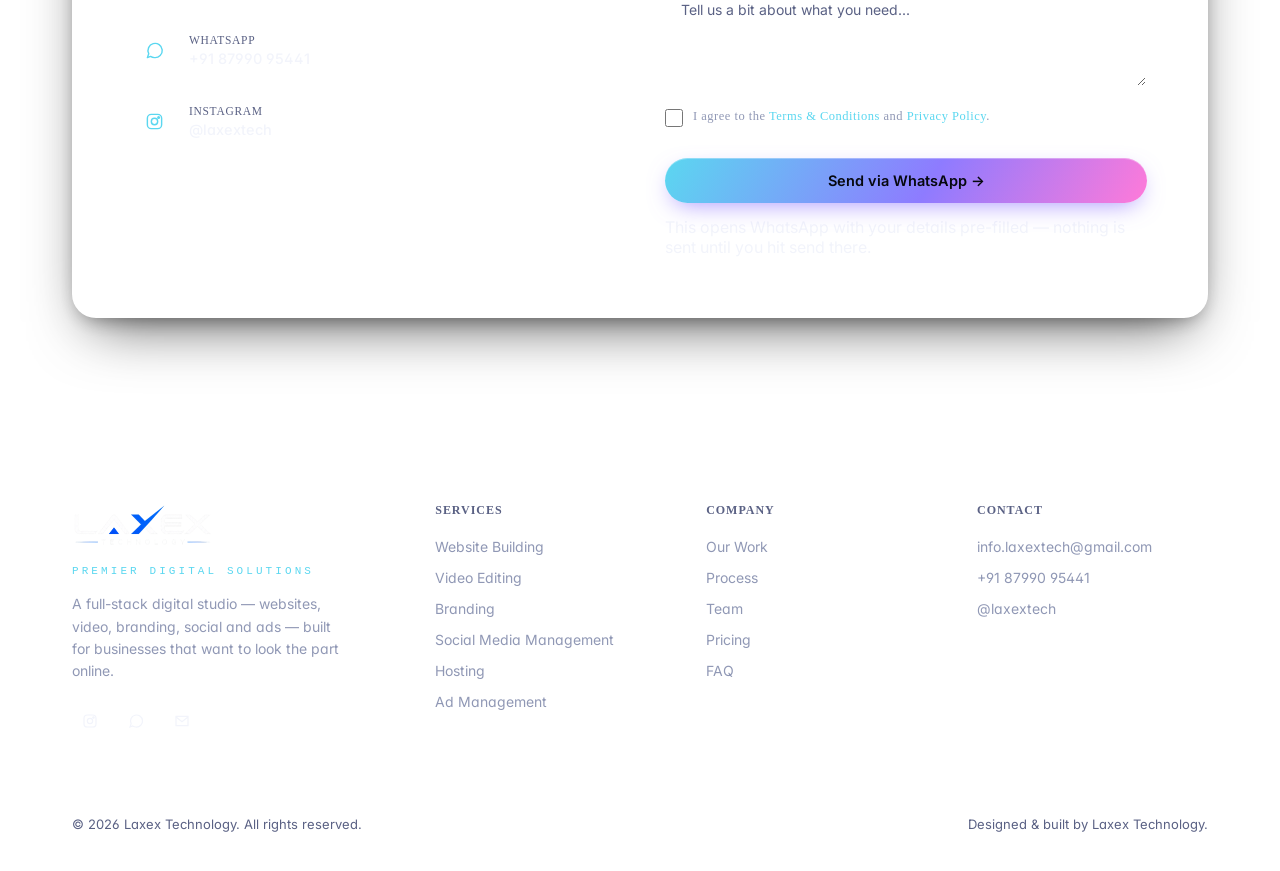
==== commit b909b47b: "Remove duplicate WhatsApp link in index.html" ====
--- a/index.html
+++ b/index.html
@@ -836,8 +836,8 @@
         <a href="/terms.html">T&amp;C</a>
       </nav>
       <div class="nav-cta">
-        <a href="https://wa.me/917990411572?text=Hi%20Laxex%20Technology%2C%20I%27d%20like%20to%20get%20in%20touch." target="_blank" class="btn btn-ghost btn-sm">Contact</a>
-        <a href="https://wa.me/917990411572?text=Hi%20Laxex%20Technology%2C%20I%27d%20like%20to%20know%20more%20about%20your%20services." target="_blank" class="btn btn-grad btn-sm">Get a Quote</a>
+        <a href="https://wa.me/918799095441?text=Hi%20Laxex%20Technology%2C%20I%27d%20like%20to%20get%20in%20touch." target="_blank" class="btn btn-ghost btn-sm">Contact</a>
+        <a href="https://wa.me/918799095441?text=Hi%20Laxex%20Technology%2C%20I%27d%20like%20to%20know%20more%20about%20your%20services." target="_blank" class="btn btn-grad btn-sm">Get a Quote</a>
         <button class="nav-toggle" id="navToggle" aria-label="Toggle menu"><div class="burger"><span></span><span></span><span></span></div></button>
       </div>
     </div>
@@ -853,7 +853,7 @@
   <a href="#faq">FAQ</a>
   <a href="#contact">Contact</a>
   <a href="/terms.html">T&amp;C</a>
-  <a href="https://wa.me/917990411572" target="_blank" class="btn btn-grad">Chat on WhatsApp</a>
+  <a href="https://wa.me/918799095441" target="_blank" class="btn btn-grad">Chat on WhatsApp</a>
 </div>
 
 <main id="top">
@@ -867,8 +867,8 @@
         <h1>We build the <span class="grad-text">internet presence</span><br>your business deserves.</h1>
         <p class="lead">Laxex Technology designs websites, edits video, manages your socials and runs the ads — so you look established from day one, not eventually.</p>
         <div class="hero-actions">
-          <a href="https://wa.me/917990411572?text=Hi%20Laxex%20Technology%2C%20I%27d%20like%20to%20start%20a%20project." target="_blank" class="btn btn-grad">Start a project →</a>
-          <a href="https://wa.me/917990411572?text=Hi%20Laxex%20Technology%2C%20I%27d%20like%20to%20discuss%20a%20project." target="_blank" class="btn btn-ghost">Chat on WhatsApp</a>
+          <a href="https://wa.me/918799095441?text=Hi%20Laxex%20Technology%2C%20I%27d%20like%20to%20start%20a%20project." target="_blank" class="btn btn-grad">Start a project →</a>
+          <a href="https://wa.me/918799095441?text=Hi%20Laxex%20Technology%2C%20I%27d%20like%20to%20discuss%20a%20project." target="_blank" class="btn btn-ghost">Chat on WhatsApp</a>
         </div>
         <div class="hero-stats">
           <div class="stat"><b>120+</b><span>PROJECTS SHIPPED</span></div>
@@ -1313,7 +1313,7 @@
           </div>
           <div class="contact-channel">
             <div class="ci"><svg viewBox="0 0 24 24" stroke-width="1.8" stroke-linecap="round" stroke-linejoin="round"><path d="M3 21l1.7-5A9 9 0 1112 21a9 9 0 01-5-1.5z"/></svg></div>
-            <div><div class="cl">WhatsApp</div><a class="cv" href="https://wa.me/9187990 95441" target="_blank">+91 87990 95441</a> &nbsp;/&nbsp; <a class="cv" href="https://wa.me/917990373975" target="_blank">+91 79903 73975</a></div>
+            <div><div class="cl">WhatsApp</div><a class="cv" href="https://wa.me/918799095441" target="_blank">+91 87990 95441</a> </div>
           </div>
           <div class="contact-channel">
             <div class="ci"><svg viewBox="0 0 24 24" stroke-width="1.8" stroke-linecap="round" stroke-linejoin="round"><rect x="3" y="3" width="18" height="18" rx="5"/><circle cx="12" cy="12" r="4"/><circle cx="17.2" cy="6.8" r="1" fill="currentColor"/></svg></div>
@@ -1375,7 +1375,7 @@
         <p class="foot-desc">A full-stack digital studio — websites, video, branding, social and ads — built for businesses that want to look the part online.</p>
         <div class="foot-social">
           <a href="https://instagram.com/laxextech" target="_blank" aria-label="Instagram"><svg viewBox="0 0 24 24" stroke-width="1.8"><rect x="3" y="3" width="18" height="18" rx="5"/><circle cx="12" cy="12" r="4"/><circle cx="17.2" cy="6.8" r="1" fill="currentColor"/></svg></a>
-          <a href="https://wa.me/917990411572" target="_blank" aria-label="WhatsApp"><svg viewBox="0 0 24 24" stroke-width="1.8"><path d="M3 21l1.7-5A9 9 0 1112 21a9 9 0 01-5-1.5z"/></svg></a>
+          <a href="https://wa.me/918799095441" target="_blank" aria-label="WhatsApp"><svg viewBox="0 0 24 24" stroke-width="1.8"><path d="M3 21l1.7-5A9 9 0 1112 21a9 9 0 01-5-1.5z"/></svg></a>
           <a href="mailto:info.laxextech@gmail.com" aria-label="Email"><svg viewBox="0 0 24 24" stroke-width="1.8"><path d="M3 5h18v14H3z"/><path d="M3 6l9 7 9-7"/></svg></a>
         </div>
       </div>
@@ -1404,7 +1404,7 @@
         <h5>Contact</h5>
         <ul>
           <li><a href="mailto:info.laxextech@gmail.com">info.laxextech@gmail.com</a></li>
-          <li><a href="https://wa.me/9187990 95441" target="_blank">+91 87990 95441</a></li>
+          <li><a href="https://wa.me/918799095441" target="_blank">+91 87990 95441</a></li>
           <li><a href="https://instagram.com/laxextech" target="_blank">@laxextech</a></li>
         </ul>
       </div>
@@ -1419,13 +1419,13 @@
 <!-- ============ WHATSAPP FLOAT ============ -->
 <div class="wa-menu" id="waMenu">
   <div class="wa-head">Chat with Laxex Technology</div>
-  <a href="https://wa.me/9187990 95441?text=Hi%20Laxex%20Technology%2C%20I%27d%20like%20to%20know%20more%20about%20your%20services." target="_blank">
+  <a href="https://wa.me/918799095441?text=Hi%20Laxex%20Technology%2C%20I%27d%20like%20to%20know%20more%20about%20your%20services." target="_blank">
     <div class="wa-ic"><svg viewBox="0 0 24 24"><path d="M3 21l1.7-5A9 9 0 1112 21a9 9 0 01-5-1.5z"/></svg></div>
     <div>Ronak Vaghela<span class="wa-num">+91 87990 95441</span></div>
   </a>
-  <a href="https://wa.me/9187990 95441?text=Hi%20Laxex%20Technology%2C%20I%27d%20like%20to%20know%20more%20about%20your%20services." target="_blank">
+  <a href="https://wa.me/918799095441?text=Hi%20Laxex%20Technology%2C%20I%27d%20like%20to%20know%20more%20about%20your%20services." target="_blank">
     <div class="wa-ic"><svg viewBox="0 0 24 24"><path d="M3 21l1.7-5A9 9 0 1112 21a9 9 0 01-5-1.5z"/></svg></div>
-    <div>Ravalji Kuldip<span class="wa-num">+91 </span></div>
+    <div>Ravalji Kuldip<span class="wa-num">+91 87990 95441</span></div>
   </a>
 </div>
 <button class="wa-float" id="waFloat" aria-label="Chat on WhatsApp">
@@ -1507,7 +1507,7 @@
     const service = document.getElementById('cservice').value;
     const msg = document.getElementById('cmsg').value;
     const text = `Hi Laxex Technology, I'm ${name}.%0APhone: ${phone}%0AEmail: ${email}%0AInterested in: ${service}%0ADetails: ${msg}`;
-    window.open(`https://wa.me/917990411572?text=${encodeURIComponent(text).replace(/%250A/g,'%0A')}`, '_blank');
+    window.open(`https://wa.me/918799095441?text=${encodeURIComponent(text).replace(/%250A/g,'%0A')}`, '_blank');
   });
 
   // Header shrink/border on scroll
@@ -1573,14 +1573,14 @@
       <div class="contact-modal__person">
         <div class="contact-modal__name">RONAK VAGHELA</div>
         <div class="contact-modal__role">Founder</div>
-        <div class="contact-modal__phone">+91 7990411572</div>
-        <a class="btn btn-grad" href="https://wa.me/917990411572" target="_blank" rel="noopener">WhatsApp</a>
+        <div class="contact-modal__phone">+91 87990 95441</div>
+        <a class="btn btn-grad" href="https://wa.me/918799095441" target="_blank" rel="noopener">WhatsApp</a>
       </div>
       <div class="contact-modal__person">
         <div class="contact-modal__name">KULDIP RAVALJI</div>
         <div class="contact-modal__role">Co-Founder</div>
-        <div class="contact-modal__phone">+91 7990373975</div>
-        <a class="btn btn-grad" href="https://wa.me/917990373975" target="_blank" rel="noopener">WhatsApp</a>
+        <div class="contact-modal__phone">+91 87990 95441</div>
+        <a class="btn btn-grad" href="https://wa.me/918799095441" target="_blank" rel="noopener">WhatsApp</a>
       </div>
     </div>
   </div>
@@ -1652,7 +1652,7 @@
     const service = document.getElementById('cservice').value;
     const msg = document.getElementById('cmsg').value;
     const text = `Hi Laxex Technology, I'm ${name}.%0APhone: ${phone}%0AEmail: ${email}%0AInterested in: ${service}%0ADetails: ${msg}`;
-    window.open(`https://wa.me/917990411572?text=${encodeURIComponent(text).replace(/%250A/g,'%0A')}`, '_blank');
+    window.open(`https://wa.me/918799095441?text=${encodeURIComponent(text).replace(/%250A/g,'%0A')}`, '_blank');
   });
 
   // Header shrink/border on scroll
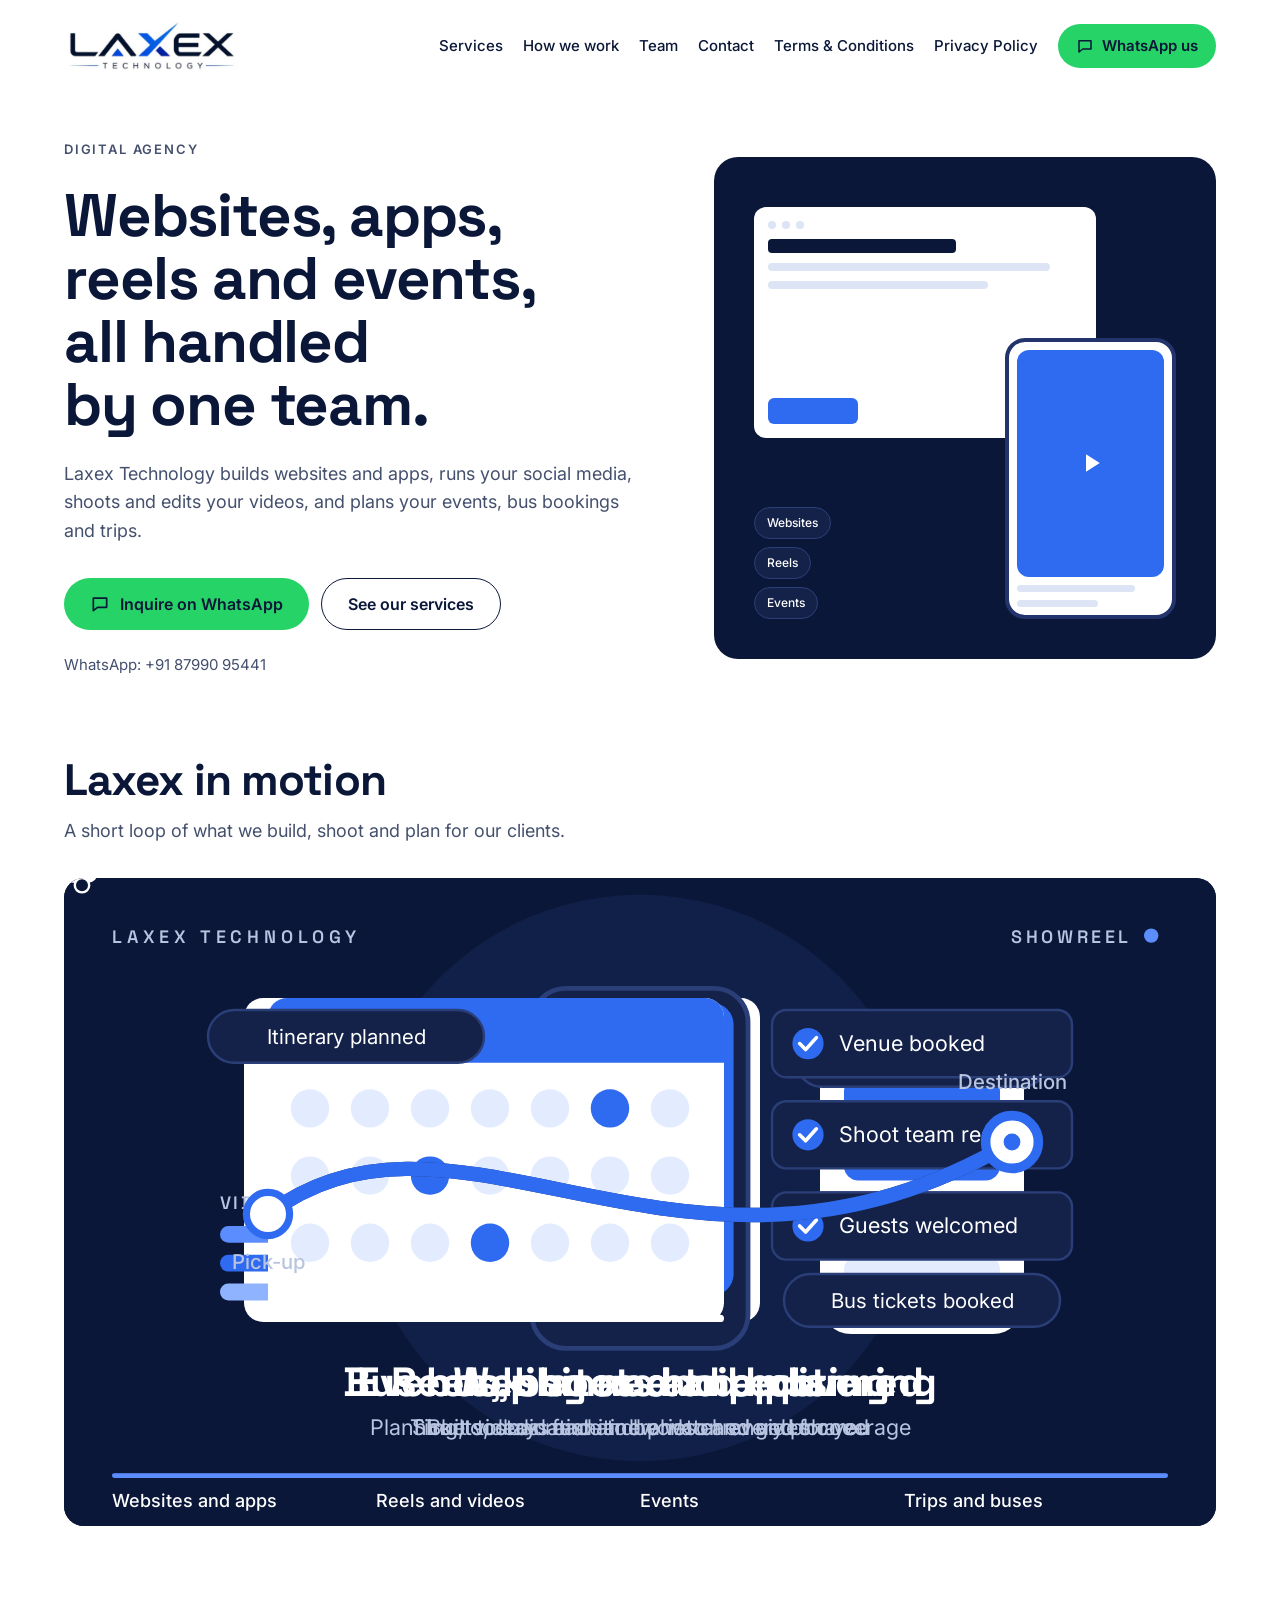
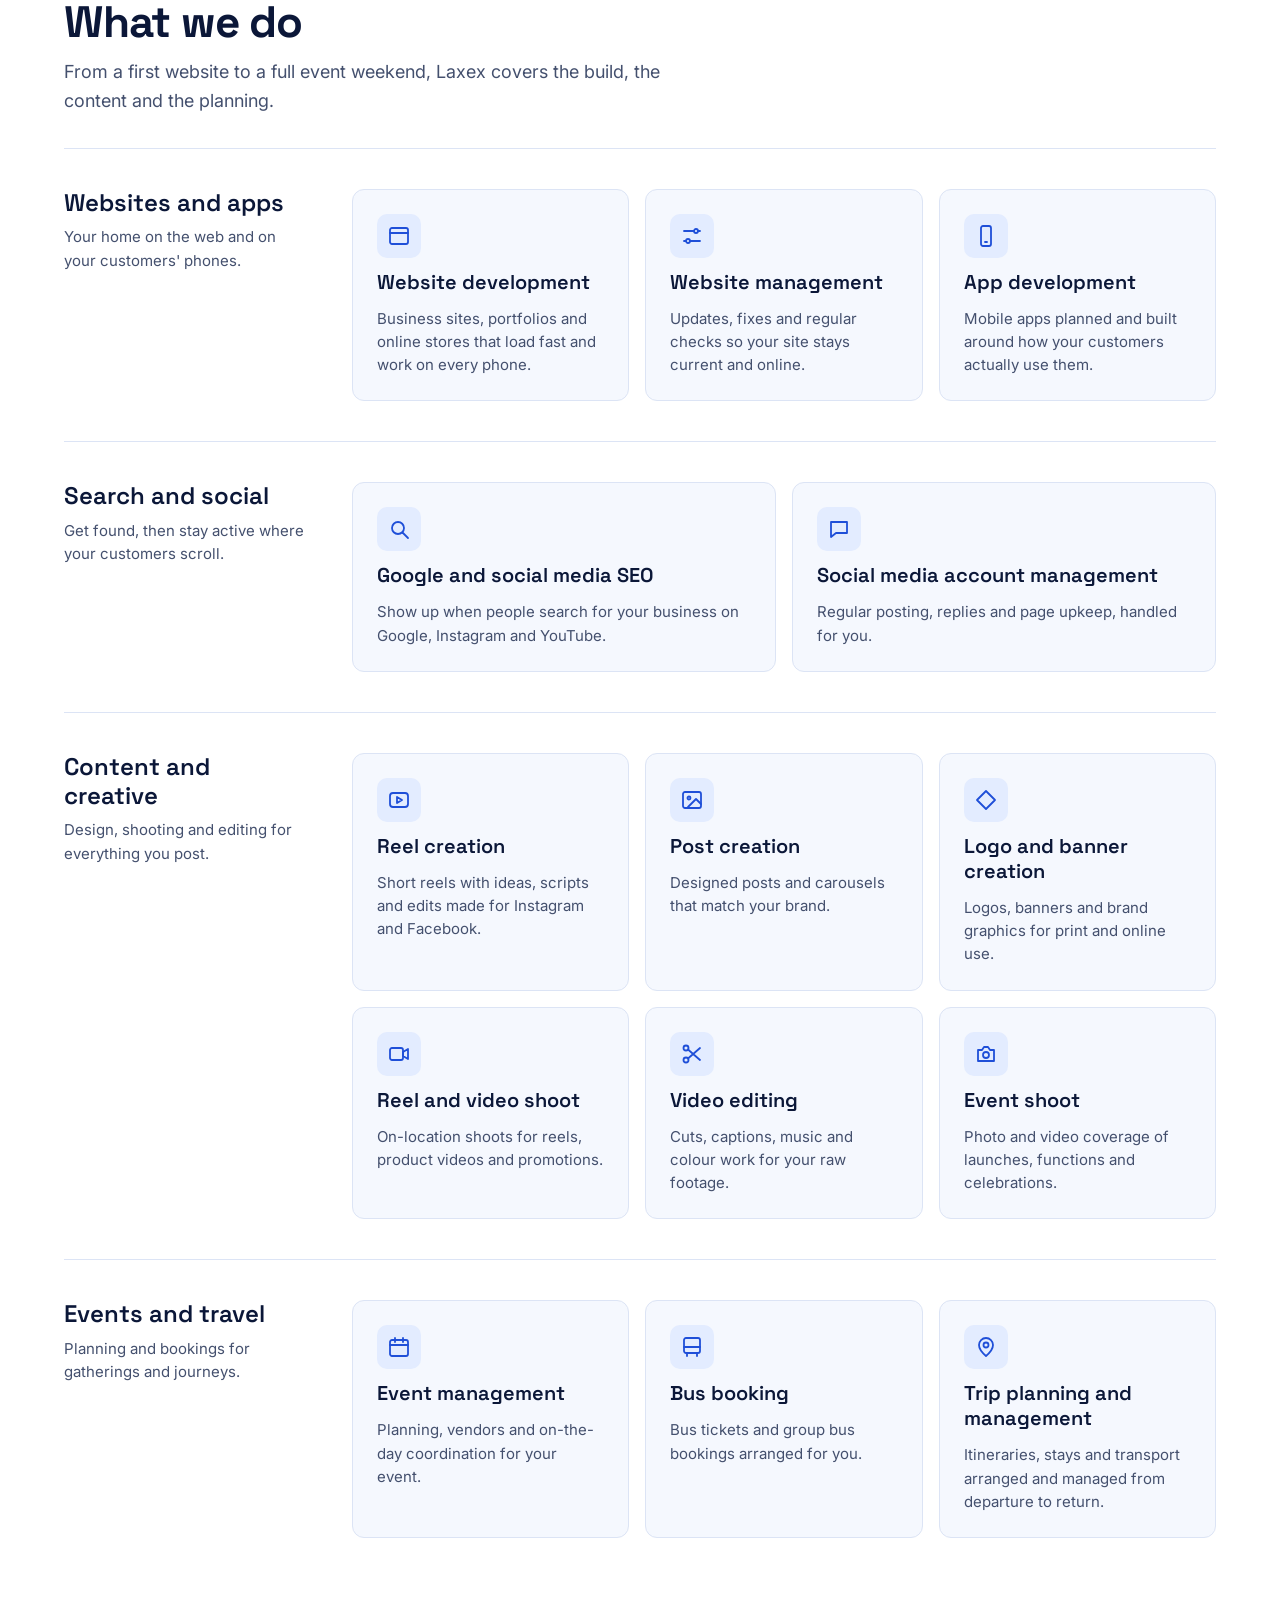
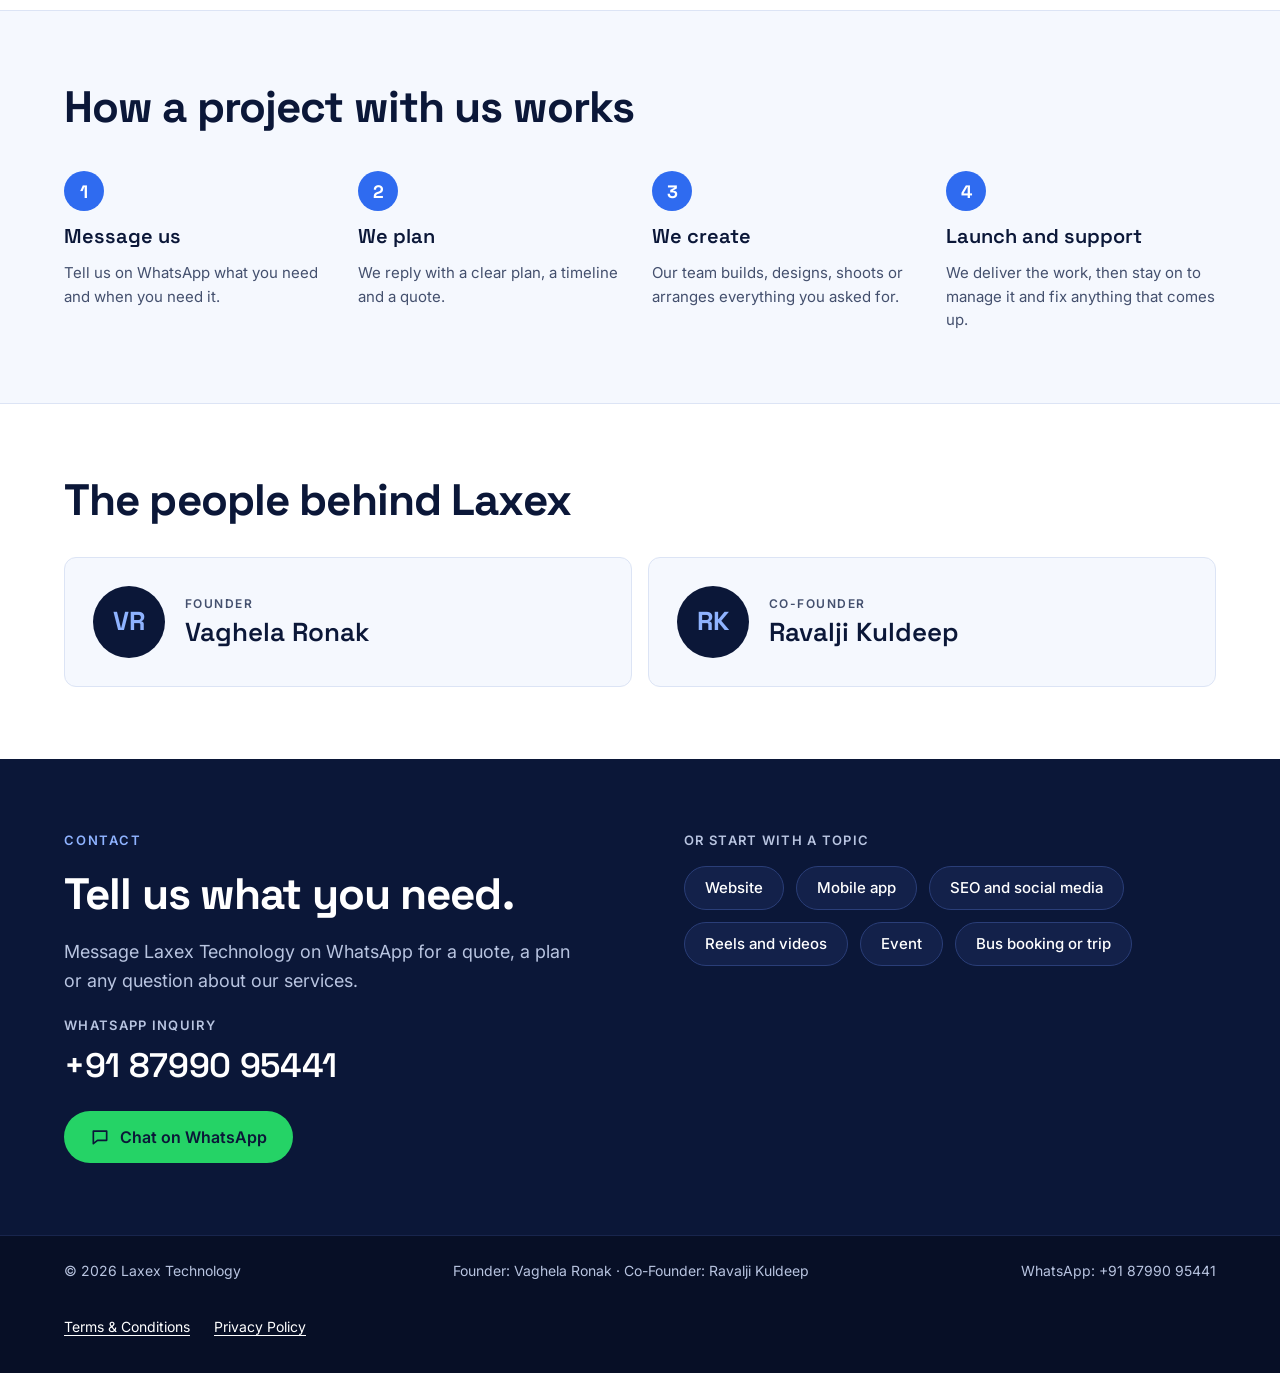
==== commit a8682dd6: "New index.html" ====
--- a/index.html
+++ b/index.html
@@ -1,1719 +1,489 @@
-<!DOCTYPE html>
-<html lang="en">
-<head>
-  <!-- this is meta tags from chatgpt starts here -->
-  <title>
-LaxexTech | AI Automation, Website Development, Software Development & Digital Solutions in India
-</title>
-
-<meta name="description"
-content="LaxexTech provides professional Website Development, AI Automation, Custom Software Development, Mobile App Development, Digital Marketing, UI/UX Design and Business Technology Solutions. Get high-quality IT services with expert support.">
-
-<meta name="keywords"
-content="laxex technology,anand,website making,best software company,website for business,business ahead , 
-LaxexTech,
-Laxex Tech,
-website development,
-web development company,
-software development,
-AI automation,
-AI agency,
-AI solutions,
-mobile app development,
-custom software,
-business automation,
-website designer,
-digital marketing,
-SEO company,
-IT company,
-technology company,
-best web development company,
-best software company,
-India,
-Ahmedabad,
-Gujarat
-">
-
-<meta name="robots" content="index, follow">
-
-<meta name="author" content="LaxexTech">
-
-<meta name="language" content="English">
-
-<meta name="revisit-after" content="7 days">
-
-<meta name="theme-color" content="#000000">
-
-<link rel="canonical" href="https://laxextech.com/">
-  <!-- it ends here the tags  -->
-  <!-- Primary Meta Tags -->
-<title>Laxex Technology | Innovative Tech Solutions</title>
-<meta name="title" content="Laxex Technology | Innovative Tech Solutions">
-<meta name="description" content="Welcome to Laxex Technology. We specialize in cutting-edge tech solutions, development, and digital innovation. Discover how we build the future at laxextech.com.">
-<meta name="keywords" content="Laxex, Laxex Technology, laxextech, tech company, web development, [add your specific services here]">
-<meta name="author" content="Laxex Technology">
-<meta name="robots" content="index, follow">
-<link rel="canonical" href="https://laxextech.com/">
-
-<!-- Open Graph / Facebook / LinkedIn -->
-<meta property="og:type" content="website">
-<meta property="og:url" content="https://laxextech.com/">
-<meta property="og:title" content="Laxex Technology | Innovative Tech Solutions">
-<meta property="og:description" content="Welcome to Laxex Technology. We specialize in cutting-edge tech solutions, development, and digital innovation.">
-<meta property="og:image" content="https://laxextech.com/assets/[your-social-banner-image.jpg]">
-
-<!-- Twitter -->
-<meta name="twitter:card" content="summary_large_image">
-<meta name="twitter:url" content="https://laxextech.com/">
-<meta name="twitter:title" content="Laxex Technology | Innovative Tech Solutions">
-<meta name="twitter:description" content="Welcome to Laxex Technology. We specialize in cutting-edge tech solutions, development, and digital innovation.">
-<meta name="twitter:image" content="https://laxextech.com/assets/[your-social-banner-image.jpg]">
-  <!-- here it is ending -->
-<meta charset="UTF-8" />
-  <link rel="icon" href="/favicon.ico" type="image/x-icon">
-<link rel="icon" href="/favicon.png" type="image/png">
-<link rel="apple-touch-icon" href="/apple-touch-icon.png">
-<meta name="viewport" content="width=device-width, initial-scale=1.0" />
-<title>Laxex Technology — Premier Digital Solutions</title>
-<meta name="description" content="Laxex Technology designs websites, edits video, manages your socials and runs the ads." />
-<link rel="preconnect" href="https://fonts.googleapis.com">
-<link rel="preconnect" href="https://fonts.gstatic.com" crossorigin>
-<link rel="stylesheet" href="https://fonts.googleapis.com/css2?family=Inter:wght@400;500;600;700&family=Space+Grotesk:wght@500;600;700&display=swap">
+<!doctype html><html><head><meta charset=utf8><meta name=viewport content="width=device-width,initial-scale=1,viewport-fit=cover"><style>:root{color-scheme:light;box-sizing:border-box;padding-top:env(safe-area-inset-top,0px);padding-bottom:env(safe-area-inset-bottom,0px)}html{scroll-padding-top:env(safe-area-inset-top,0px)}body{margin:0;padding:0;font:14px -apple-system,BlinkMacSystemFont,sans-serif;background:#fff;color:#000}img{max-width:100%}[hidden]:not([hidden=until-found i]){display:none!important}</style></head><body>
+<title>Laxex Technology</title>
+<link rel="preconnect" href="https://fonts.googleapis.com"><link rel="preconnect" href="https://fonts.gstatic.com" crossorigin=""><link rel="stylesheet" href="https://fonts.googleapis.com/css2?family=Inter:wght@400;500;600&amp;family=Space+Grotesk:wght@500;600;700&amp;display=swap">
 <style>
-
-  :root{
-    /* Premium dark palette — Stripe / Linear / VisionOS inspired */
-    --bg-0:#05060B;
-    --bg-1:#0A0B14;
-    --bg-2:#10121F;
-    --ink:#F2F4FB;
-    --muted:#9098B5;
-    --muted-dim:#5A6184;
-
-    /* Accents */
-    --cyan:#5BD7F0;
-    --violet:#8E7BFF;
-    --pink:#FF7AD9;
-    --accent-glow: 0 0 60px rgba(142,123,255,0.35);
-
-    /* Glass system */
-    --line:rgba(255,255,255,0.08);
-    --line-bright:rgba(255,255,255,0.16);
-    --glass-bg:rgba(255,255,255,0.035);
-    --glass-bg-hover:rgba(255,255,255,0.065);
-    --glass-blur: blur(20px) saturate(160%);
-    --glass-blur-strong: blur(28px) saturate(180%);
-
-    /* Shadows — layered depth */
-    --shadow-sm: 0 1px 2px rgba(0,0,0,0.4);
-    --shadow-md: 0 8px 24px -8px rgba(0,0,0,0.5), 0 2px 6px rgba(0,0,0,0.3);
-    --shadow-lg: 0 24px 60px -20px rgba(0,0,0,0.7), 0 8px 20px -8px rgba(0,0,0,0.4);
-    --shadow-glow: 0 20px 50px -15px rgba(142,123,255,0.45);
-
-    --grad: linear-gradient(120deg, var(--cyan) 0%, var(--violet) 55%, var(--pink) 100%);
-    --grad-soft: linear-gradient(135deg, rgba(91,215,240,0.18), rgba(142,123,255,0.18));
-
-    --radius:16px;
-    --radius-lg:24px;
-    --maxw:1200px;
-
-    /* 8px spacing scale */
-    --s-1:8px;  --s-2:16px; --s-3:24px; --s-4:32px;
-    --s-5:40px; --s-6:48px; --s-8:64px; --s-10:80px; --s-12:96px; --s-16:128px;
-  }
-
-  *{margin:0;padding:0;box-sizing:border-box;}
-  html{scroll-behavior:smooth;}
-  body{
-    background:
-      radial-gradient(ellipse 100% 60% at 50% -10%, rgba(142,123,255,0.10), transparent 70%),
-      linear-gradient(180deg, var(--bg-0) 0%, var(--bg-1) 100%);
-    background-attachment: fixed;
-    color:var(--ink);
-    font-family:'Inter','SF Pro Text',system-ui,sans-serif;
-    -webkit-font-smoothing:antialiased;
-    -moz-osx-font-smoothing:grayscale;
-    text-rendering:optimizeLegibility;
-    overflow-x:hidden;
-    position:relative;
-    font-feature-settings: "ss01","cv11";
-  }
-  ::selection{background:var(--violet);color:#fff;}
-
-  a{color:inherit;text-decoration:none;}
-  ul{list-style:none;}
-  button{font-family:inherit;cursor:pointer;border:none;background:none;color:inherit;}
-  img{display:block;max-width:100%;}
-
-  :focus-visible{outline:2px solid var(--cyan); outline-offset:3px; border-radius:4px;}
-
-  h1,h2,h3,h4{font-family:'Space Grotesk','SF Pro Display',sans-serif;letter-spacing:-0.02em;line-height:1.05;font-weight:600;}
-  h1{letter-spacing:-0.035em;}
-  .eyebrow{
-    font-family:'JetBrains Mono',monospace;
-    font-size:12.5px;
-    letter-spacing:0.14em;
-    text-transform:uppercase;
-    color:var(--cyan);
-    display:flex;align-items:center;gap:10px;
-    margin-bottom:18px;
-  }
-  .eyebrow::before{
-    content:'';
-    width:7px;height:7px;
-    border-radius:2px;
-    background:var(--grad);
-    transform:rotate(45deg);
-    flex-shrink:0;
-  }
-
-  .wrap{max-width:var(--maxw); margin:0 auto; padding:0 32px;}
-
-  /* ===== Background atmosphere ===== */
-  .bg-mesh{
-    position:fixed; inset:0; z-index:-2; pointer-events:none;
-    background:
-      radial-gradient(ellipse 900px 600px at 15% -5%, rgba(142,123,255,0.22), transparent 60%),
-      radial-gradient(ellipse 800px 700px at 90% 10%, rgba(91,215,240,0.18), transparent 60%),
-      radial-gradient(ellipse 700px 500px at 80% 60%, rgba(255,122,217,0.10), transparent 60%),
-      radial-gradient(ellipse 1000px 800px at 30% 100%, rgba(142,123,255,0.10), transparent 60%);
-  }
-  .bg-grid{
-    position:fixed; inset:0; z-index:-3; pointer-events:none;
-    background-image:
-      linear-gradient(to right, rgba(234,240,255,0.025) 1px, transparent 1px),
-      linear-gradient(to bottom, rgba(234,240,255,0.025) 1px, transparent 1px);
-    background-size: 56px 56px;
-    mask-image: radial-gradient(ellipse 70% 60% at 50% 0%, black 30%, transparent 75%);
-  }
-
-  /* ===== Glass utility ===== */
-  .glass{
-    background:var(--glass-bg);
-    border:1px solid var(--line);
-    backdrop-filter: var(--glass-blur);
-    box-shadow: var(--shadow-md), inset 0 1px 0 rgba(255,255,255,0.05);
-  }
-
-  /* ===== NAV ===== */
-  header{
-    position:fixed; top:0; left:0; right:0; z-index:100;
-    padding:18px 0;
-  }
-  .nav-inner{
-    max-width:var(--maxw); margin:0 auto; padding:0 32px;
-    display:flex; align-items:center; justify-content:space-between;
-  }
-  .nav-pill{
-    width:100%;
-    display:flex; align-items:center; justify-content:space-between;
-    padding:10px 12px 10px 20px;
-    border-radius:999px;
-    background:rgba(10,11,20,0.55);
-    border:1px solid var(--line-bright);
-    backdrop-filter: var(--glass-blur-strong);
-    box-shadow: var(--shadow-md), inset 0 1px 0 rgba(255,255,255,0.06);
-    transition:border-color .3s ease, background .3s ease;
-  }
-  .nav-logo{display:flex; align-items:center; gap:10px; font-family:'Space Grotesk'; font-weight:700; font-size:18px;}
-  .nav-logo img{height:26px; width:auto;}
-  nav.links{display:flex; gap:6px; align-items:center;}
-  nav.links a{
-    font-size:14px; font-weight:500; color:var(--muted);
-    padding:9px 16px; border-radius:999px;
-    transition:color .2s ease, background .2s ease;
-  }
-  nav.links a:hover{color:var(--ink); background:rgba(255,255,255,0.06);}
-  .nav-cta{display:flex; align-items:center; gap:10px;}
-
-  .btn{
-    display:inline-flex; align-items:center; justify-content:center; gap:8px;
-    font-family:'Inter'; font-weight:600; font-size:14.5px;
-    padding:11px 22px;
-    border-radius:999px;
-    position:relative;
-    isolation:isolate;
-    overflow:hidden;
-    transition:transform .45s cubic-bezier(.16,1.2,.3,1), box-shadow .35s ease, background .35s ease, border-color .35s ease;
-    white-space:nowrap;
-    will-change:transform;
-  }
-
-  /* shine sweep — a single deliberate pass on hover, not a looping animation */
-  .btn::before{
-    content:'';
-    position:absolute; top:0; left:-60%; width:40%; height:100%;
-    background:linear-gradient(115deg, transparent, rgba(255,255,255,0.55), transparent);
-    transform:skewX(-18deg);
-    z-index:3;
-    transition:left .65s cubic-bezier(.2,.7,.2,1);
-    pointer-events:none;
-  }
-  .btn:hover::before{left:130%;}
-
-  .btn-grad{
-    background:var(--grad);
-    color:#06080F;
-    box-shadow:0 1px 0 rgba(255,255,255,0.3) inset, 0 8px 24px -8px rgba(124,92,255,0.7);
-  }
-  .btn-grad:hover{
-    transform:translateY(-3px) scale(1.015);
-    box-shadow:0 1px 0 rgba(255,255,255,0.45) inset, 0 18px 34px -10px rgba(124,92,255,0.9), 0 0 0 1px rgba(61,214,245,0.25);
-  }
-  .btn-grad:active{transform:translateY(-1px) scale(.97); transition-duration:.15s;}
-
-  .btn-ghost{
-    background:rgba(255,255,255,0.05);
-    border:1px solid var(--line-bright);
-    color:var(--ink);
-  }
-  .btn-ghost::after{
-    content:'';
-    position:absolute; inset:0; z-index:0; border-radius:inherit;
-    background:radial-gradient(120px circle at var(--mx,50%) var(--my,50%), rgba(61,214,245,0.28), transparent 70%);
-    opacity:0; transition:opacity .35s ease;
-    pointer-events:none;
-  }
-  .btn-ghost:hover::after{opacity:1;}
-  .btn-ghost:hover{
-    border-color:rgba(61,214,245,0.55);
-    transform:translateY(-3px);
-    box-shadow:0 14px 28px -14px rgba(0,0,0,0.5);
-  }
-  .btn-ghost:active{transform:translateY(-1px) scale(.97); transition-duration:.15s;}
-  .btn-sm{padding:9px 16px; font-size:13.5px;}
-
-  @media (max-width:720px){
-    .btn:hover{transform:none;}
-  }
-
-  .nav-toggle{display:none; width:40px; height:40px; border-radius:50%; align-items:center; justify-content:center; background:rgba(255,255,255,0.06); border:1px solid var(--line);}
-  .nav-toggle span, .nav-toggle::before, .nav-toggle::after{display:none;}
-  .burger{width:18px; height:12px; position:relative;}
-  .burger span{position:absolute; left:0; width:100%; height:1.5px; background:var(--ink); border-radius:2px; transition:.25s;}
-  .burger span:nth-child(1){top:0;}
-  .burger span:nth-child(2){top:5px;}
-  .burger span:nth-child(3){top:10px;}
-  .nav-toggle.open .burger span:nth-child(1){top:5px; transform:rotate(45deg);}
-  .nav-toggle.open .burger span:nth-child(2){opacity:0;}
-  .nav-toggle.open .burger span:nth-child(3){top:5px; transform:rotate(-45deg);}
-
-  .mobile-menu{
-    display:none;
-    position:fixed; top:78px; left:16px; right:16px; z-index:99;
-    border-radius:20px; padding:14px;
-    flex-direction:column; gap:4px;
-    background:rgba(10,14,26,0.92);
-    border:1px solid var(--line-bright);
-    backdrop-filter:blur(20px);
-    transform:translateY(-12px); opacity:0; pointer-events:none;
-    transition:transform .3s ease, opacity .3s ease;
-  }
-  .mobile-menu.show{transform:translateY(0); opacity:1; pointer-events:auto;}
-  .mobile-menu a{padding:13px 14px; border-radius:12px; font-size:15px; color:var(--ink); font-weight:500;}
-  .mobile-menu a:hover{background:rgba(255,255,255,0.06);}
-  .mobile-menu .btn{margin-top:8px;}
-
+:root{color-scheme:light}
+body{background:#FFFFFF;color:#0B1738}
+
+body{margin:0}
+*{box-sizing:border-box}
+html{scroll-behavior:smooth;-webkit-text-size-adjust:100%}
+img,svg{max-width:100%}
+.lg-link{color:#1F4FD8;text-decoration:underline;text-underline-offset:3px}
+.lg-card{background:#F5F8FE;border:1px solid #DCE4F5;border-radius:12px;padding:32px;margin-bottom:16px}
+.lg-num{margin:0 0 8px;font-size:12px;font-weight:600;letter-spacing:.12em;text-transform:uppercase;color:#1F4FD8}
+.lg-card h2{margin:0 0 14px;font-family:'Space Grotesk',system-ui,sans-serif;font-size:22px;font-weight:600;line-height:1.25;color:#0B1738}
+.lg-card p{margin:0 0 12px;font-size:16px;line-height:1.65;color:#44506E}
+.lg-card p:last-child{margin-bottom:0}
+.lg-card ul{list-style:none;margin:8px 0 0;padding:0}
+.lg-card li{position:relative;padding:9px 0 9px 24px;border-bottom:1px solid #DCE4F5;font-size:16px;line-height:1.6;color:#44506E}
+.lg-card li:last-child{border-bottom:0}
+.lg-card li::before{content:"";position:absolute;left:0;top:20px;width:10px;height:2px;background:#2F6BF0}
+.lg-note{margin-top:14px;padding:14px 18px;border-radius:10px;background:#E3ECFF;border:1px solid #C3D4F8;color:#0B1738;font-size:15px;line-height:1.6}
+.lg-warn{margin-top:14px;padding:14px 18px;border-radius:10px;background:#FFF1D6;border:1px solid #F0CF8A;color:#4A3200;font-size:15px;line-height:1.6}
+@media (max-width:600px){.lg-card{padding:20px}}
+a{color:inherit;text-decoration:none}
+@media (max-width:820px){
+.lx-anim{min-height:0}
 }
-  /* ===== HERO ===== */
-  .hero{
-    position:relative;
-    padding:170px 0 120px;
-    overflow:hidden;
-  }
-  .hero-inner{
-    display:grid; grid-template-columns:1.05fr 0.95fr; gap:50px; align-items:center;
-  }
-  .hero-copy h1{
-    font-size:clamp(38px, 5.4vw, 64px);
-    font-weight:700;
-    margin-bottom:22px;
-  }
-  .slogan{
-    font-family:'JetBrains Mono', monospace;
-    font-size:12px;
-    letter-spacing:0.32em;
-    text-transform:uppercase;
-    color:var(--muted);
-    margin-bottom:18px;
-    padding-left:1px;
-  }
-  .hero-copy h1 .grad-text{
-    background:var(--grad);
-    -webkit-background-clip:text; background-clip:text; color:transparent;
-  }
-  .hero-copy p.lead{
-    font-size:18px; line-height:1.65; color:var(--muted); max-width:520px; margin-bottom:34px;
-  }
-  .hero-actions{display:flex; gap:14px; flex-wrap:wrap; margin-bottom:46px;}
-  .hero-stats{display:flex; gap:34px; flex-wrap:wrap;}
-  .hero-stats .stat b{font-family:'Space Grotesk'; font-size:26px; display:block; background:var(--grad); -webkit-background-clip:text; background-clip:text; color:transparent;}
-  .hero-stats .stat span{font-size:13px; color:var(--muted-dim); font-family:'JetBrains Mono';}
-
-  /* Hero visual: glass card with orbiting service tiles */
-  .hero-visual{
-    position:relative; height:480px;
-  }
-  .orbit-card{
-    position:absolute;
-    border-radius:16px;
-    padding:16px 18px;
-    display:flex; align-items:center; gap:12px;
-    background:rgba(255,255,255,0.045);
-    border:1px solid var(--line-bright);
-    backdrop-filter:blur(16px);
-    box-shadow:0 20px 40px -20px rgba(0,0,0,0.6);
-    animation: float 6s ease-in-out infinite;
-  }
-  .orbit-card .ic{
-    width:38px;height:38px;border-radius:10px;
-    display:flex;align-items:center;justify-content:center;
-    background:var(--grad); flex-shrink:0;
-  }
-  .orbit-card .ic svg{width:19px;height:19px; stroke:#0A0E1A;}
-  .orbit-card .label{font-size:13.5px; font-weight:600; font-family:'Space Grotesk';}
-  .orbit-card .sub{font-size:11px; color:var(--muted-dim); font-family:'JetBrains Mono';}
-
-  .oc1{top:6%; left:4%; animation-delay:0s;}
-  .oc2{top:2%; right:2%; animation-delay:1.2s;}
-  .oc3{top:42%; left:42%; animation-delay:.6s; z-index:5;}
-  .oc4{bottom:18%; left:0%; animation-delay:2s;}
-  .oc5{bottom:6%; right:10%; animation-delay:.9s;}
-  .oc6{top:60%; right:-2%; animation-delay:1.6s;}
-
-  @keyframes float{
-    0%,100%{transform:translateY(0px);}
-    50%{transform:translateY(-12px);}
-  }
-
-  .center-mark{
-    position:absolute; top:50%; left:50%; transform:translate(-50%,-50%);
-    width:150px; height:150px; border-radius:50%;
-    background:radial-gradient(circle, rgba(124,92,255,0.35), transparent 70%);
-    filter:blur(6px);
-  }
-
-  .hero-orbit-ring{
-    position:absolute; top:50%; left:50%; transform:translate(-50%,-50%);
-    width:340px; height:340px; border-radius:50%;
-    border:1px dashed rgba(234,240,255,0.12);
-  }
-  .hero-orbit-ring.r2{width:430px; height:430px;}
-
-  /* trust strip */
-  .trust-strip{
-    border-top:1px solid var(--line); border-bottom:1px solid var(--line);
-    padding:26px 0;
-  }
-  .trust-strip .wrap{display:flex; align-items:center; justify-content:space-between; gap:24px; flex-wrap:wrap;}
-  .trust-strip p{font-family:'JetBrains Mono'; font-size:12px; letter-spacing:.1em; text-transform:uppercase; color:var(--muted-dim);}
-  .trust-tags{display:flex; gap:28px; flex-wrap:wrap;}
-  .trust-tags span{font-size:14px; color:var(--muted); font-weight:500;}
-
-  /* ===== SECTION GENERIC ===== */
-  section{position:relative; padding:120px 0;}
-  .section-head{max-width:640px; margin-bottom:64px;}
-  .section-head h2{font-size:clamp(30px,3.6vw,42px); font-weight:600; margin-bottom:16px;}
-  .section-head p{color:var(--muted); font-size:16.5px; line-height:1.65;}
-
-  /* trace divider - signature element */
-  .trace{
-    position:relative; height:90px; width:100%;
-    display:flex; align-items:center; justify-content:center;
-    overflow:hidden;
-  }
-  .trace svg{width:100%; height:100%; max-width:var(--maxw);}
-  .trace path{
-    fill:none; stroke-width:1.5;
-    stroke:url(#traceGrad);
-    stroke-dasharray:6 10;
-    opacity:0.55;
-  }
-  .trace circle{fill:var(--cyan); filter:drop-shadow(0 0 6px var(--cyan));}
-
-  /* ===== SERVICES ===== */
-  .services-grid{
-    display:grid; grid-template-columns:repeat(3, 1fr); gap:20px;
-  }
-  .svc-card{
-    border-radius:var(--radius);
-    padding:32px 28px;
-    background:var(--glass-bg);
-    border:1px solid var(--line);
-    backdrop-filter: var(--glass-blur);
-    box-shadow: var(--shadow-md), inset 0 1px 0 rgba(255,255,255,0.04);
-    transition:transform .35s cubic-bezier(.2,.8,.2,1), border-color .35s ease, background .35s ease;
-    position:relative;
-    overflow:hidden;
-    will-change: transform;
-  }
-  .svc-card::before{
-    content:'';
-    position:absolute; inset:0;
-    background:radial-gradient(circle at 20% 0%, rgba(124,92,255,0.18), transparent 55%);
-    opacity:0; transition:opacity .4s ease;
-  }
-  .svc-card:hover{
-    transform:translateY(-6px) rotate(-0.3deg);
-    border-color:var(--line-bright);
-    background:var(--glass-bg-hover);
-  }
-  .svc-card:hover::before{opacity:1;}
-  .svc-card .num{
-    font-family:'JetBrains Mono'; font-size:12px; color:var(--muted-dim); margin-bottom:22px; display:block;
-  }
-  .svc-icon{
-    width:46px; height:46px; border-radius:12px;
-    display:flex; align-items:center; justify-content:center;
-    background:linear-gradient(135deg, rgba(61,214,245,0.16), rgba(124,92,255,0.16));
-    border:1px solid var(--line-bright);
-    margin-bottom:20px;
-  }
-  .svc-icon svg{width:22px; height:22px; stroke:var(--cyan); fill:none;}
-  .svc-card h3{font-size:19px; font-weight:600; margin-bottom:10px; position:relative;}
-  .svc-card p{font-size:14.5px; color:var(--muted); line-height:1.6; position:relative;}
-  .svc-card .tag{
-    position:absolute; top:28px; right:26px;
-    font-family:'JetBrains Mono'; font-size:10.5px; color:var(--muted-dim);
-    border:1px solid var(--line); border-radius:999px; padding:3px 9px;
-  }
-
-  /* ===== PROCESS ===== */
-  .process-rail{
-    display:grid; grid-template-columns:repeat(4,1fr); gap:0; position:relative;
-  }
-  .process-step{padding:0 24px 0 0; position:relative;}
-  .process-step:not(:last-child)::after{
-    content:''; position:absolute; top:22px; right:-2px; width:calc(100% - 44px); height:1px;
-    background:linear-gradient(90deg, var(--line-bright), transparent);
-  }
-  .process-step .pnum{
-    font-family:'Space Grotesk'; font-size:13px; font-weight:600;
-    width:44px;height:44px;border-radius:50%;
-    display:flex; align-items:center; justify-content:center;
-    border:1px solid var(--line-bright); margin-bottom:22px;
-    background:var(--bg-1);
-  }
-  .process-step h4{font-size:17px; margin-bottom:8px; font-weight:600;}
-  .process-step p{font-size:14px; color:var(--muted); line-height:1.6;}
-
-  /* ===== WORK / SHOWCASE ===== */
-  .work-grid{display:grid; grid-template-columns:repeat(3,1fr); gap:20px;}
-  .work-card{
-    border-radius:var(--radius); overflow:hidden; position:relative;
-    border:1px solid var(--line);
-    aspect-ratio:4/3.2;
-    display:flex; flex-direction:column; justify-content:flex-end;
-    padding:22px;
-  }
-  .work-card .wbg{position:absolute; inset:0; z-index:0;}
-  .work-card .wbg::after{content:''; position:absolute; inset:0; background:linear-gradient(180deg, transparent 30%, rgba(7,10,18,0.92) 100%);}
-  .work-card .wcontent{position:relative; z-index:1;}
-  .work-card .wcat{font-family:'JetBrains Mono'; font-size:11px; color:var(--cyan); letter-spacing:.08em; text-transform:uppercase; margin-bottom:6px; display:block;}
-  .work-card h4{font-size:18px; font-weight:600;}
-  .w1 .wbg{background:linear-gradient(135deg,#1a2540,#0c1020);}
-  .w2 .wbg{background:linear-gradient(135deg,#241a40,#100c20);}
-  .w3 .wbg{background:linear-gradient(135deg,#142436,#0a1018);}
-
-  /* ===== TEAM ===== */
-  .team-grid{display:grid; grid-template-columns:repeat(2,1fr); gap:24px; max-width:760px;}
-  .team-card{
-    border-radius:var(--radius); padding:36px 30px;
-    background:var(--glass-bg); border:1px solid var(--line);
-    backdrop-filter: var(--glass-blur);
-    box-shadow: var(--shadow-md), inset 0 1px 0 rgba(255,255,255,0.04);
-    text-align:center;
-    transition:transform .3s ease, border-color .3s ease;
-  }
-  .team-card:hover{transform:translateY(-6px); border-color:var(--line-bright);}
-  .avatar{
-    width:84px; height:84px; border-radius:50%;
-    margin:0 auto 22px;
-    background:var(--grad);
-    display:flex; align-items:center; justify-content:center;
-    font-family:'Space Grotesk'; font-weight:700; font-size:26px; color:#0A0E1A;
-    position:relative;
-  }
-  .avatar::after{
-    content:''; position:absolute; inset:-4px; border-radius:50%;
-    border:1px dashed rgba(124,92,255,0.4);
-  }
-  .team-card h3{font-size:21px; font-weight:600; margin-bottom:4px;}
-  .team-card .role{font-family:'JetBrains Mono'; font-size:12px; color:var(--cyan); letter-spacing:.08em; text-transform:uppercase; margin-bottom:16px; display:block;}
-  .team-card p.bio{font-size:14px; color:var(--muted); line-height:1.6;}
-
-  /* ===== TESTIMONIALS ===== */
-  .testi-grid{display:grid; grid-template-columns:repeat(3,1fr); gap:20px;}
-  .testi-card{
-    border-radius:var(--radius); padding:28px;
-    background:var(--glass-bg); border:1px solid var(--line);
-    backdrop-filter: var(--glass-blur);
-    box-shadow: var(--shadow-md), inset 0 1px 0 rgba(255,255,255,0.04);
-  }
-  .stars{color:var(--cyan); font-size:14px; margin-bottom:16px; letter-spacing:2px;}
-  .testi-card p{font-size:14.5px; color:var(--ink); line-height:1.65; margin-bottom:22px;}
-  .testi-who{display:flex; align-items:center; gap:12px;}
-  .testi-who .ta{
-    width:38px;height:38px;border-radius:50%; background:var(--bg-2); border:1px solid var(--line-bright);
-    display:flex; align-items:center; justify-content:center; font-family:'Space Grotesk'; font-weight:600; font-size:13px;
-  }
-  .testi-who .tn{font-size:13.5px; font-weight:600;}
-  .testi-who .tc{font-size:12px; color:var(--muted-dim);}
-
-  /* ===== PRICING ===== */
-  .pricing-grid{display:grid; grid-template-columns:repeat(3,1fr); gap:20px;}
-
-  .hosting-divider{
-    display:flex; align-items:center; gap:18px;
-    margin:80px 0 36px;
-  }
-  .hosting-divider .hd-line{flex:1; height:1px; background:linear-gradient(90deg, transparent, var(--line-bright) 50%, transparent);}
-  .hosting-divider .hd-line:first-child{background:linear-gradient(90deg, transparent, var(--line-bright));}
-  .hosting-divider .hd-line:last-child{background:linear-gradient(90deg, var(--line-bright), transparent);}
-  .hosting-divider .hd-label{
-    font-family:'JetBrains Mono'; font-size:12.5px; letter-spacing:.14em; text-transform:uppercase;
-    color:var(--cyan); white-space:nowrap;
-  }
-  .hosting-grid{margin-top:0;}
-  .price-card{
-    border-radius:var(--radius-lg); padding:36px 30px;
-    background:var(--glass-bg); border:1px solid var(--line);
-    backdrop-filter: var(--glass-blur);
-    box-shadow: var(--shadow-md), inset 0 1px 0 rgba(255,255,255,0.04);
-    display:flex; flex-direction:column;
-    transition:transform .3s ease, border-color .3s ease;
-  }
-  .price-card.featured{
-    border-color:rgba(142,123,255,0.55);
-    background:linear-gradient(160deg, rgba(142,123,255,0.14), rgba(91,215,240,0.06));
-    box-shadow: var(--shadow-glow), inset 0 1px 0 rgba(255,255,255,0.07);
-    transform:scale(1.02);
-  }
-  .price-card:hover{transform:translateY(-6px);}
-  .price-card.featured:hover{transform:scale(1.02) translateY(-6px);}
-  .plan-badge{
-    font-family:'JetBrains Mono'; font-size:10.5px; letter-spacing:.08em; text-transform:uppercase;
-    color:var(--cyan); background:rgba(61,214,245,0.1); border:1px solid rgba(61,214,245,0.3);
-    padding:4px 10px; border-radius:999px; width:fit-content; margin-bottom:18px;
-  }
-  .price-card h3{font-size:20px; margin-bottom:6px;}
-  .price-card .price{font-family:'Space Grotesk'; font-size:34px; font-weight:700; margin:14px 0 4px;}
-  .price-card .price span{font-size:14px; color:var(--muted-dim); font-weight:400; font-family:'Inter';}
-  .price-card .pdesc{font-size:13.5px; color:var(--muted); margin-bottom:24px;}
-  .price-feats{list-style:none; margin-bottom:28px; flex-grow:1;}
-  .price-feats li{
-    font-size:14px; color:var(--ink); padding:9px 0; border-top:1px solid var(--line);
-    display:flex; gap:10px; align-items:flex-start;
-  }
-  .price-feats li:first-child{border-top:none;}
-  .price-feats li svg{width:15px; height:15px; stroke:var(--cyan); flex-shrink:0; margin-top:2px;}
-
-  /* ===== FAQ ===== */
-  .faq-list{max-width:760px;}
-  .faq-item{border-bottom:1px solid var(--line);}
-  .faq-q{
-    width:100%; display:flex; align-items:center; justify-content:space-between;
-    padding:24px 4px; text-align:left; font-size:16.5px; font-weight:500; font-family:'Space Grotesk';
-  }
-  .faq-q .plus{width:22px;height:22px;border-radius:50%; border:1px solid var(--line-bright); position:relative; flex-shrink:0; margin-left:20px; transition:transform .3s ease;}
-  .faq-q .plus::before, .faq-q .plus::after{content:''; position:absolute; background:var(--ink); top:50%; left:50%; transform:translate(-50%,-50%);}
-  .faq-q .plus::before{width:9px; height:1.3px;}
-  .faq-q .plus::after{width:1.3px; height:9px; transition:opacity .25s ease;}
-  .faq-item.open .plus{transform:rotate(45deg); border-color:var(--cyan);}
-  .faq-a{max-height:0; overflow:hidden; transition:max-height .35s ease;}
-  .faq-a p{padding:0 4px 24px; font-size:14.5px; color:var(--muted); line-height:1.65; max-width:620px;}
-
-  /* ===== CONTACT ===== */
-  .contact-wrap{
-    border-radius:var(--radius-lg); padding:60px;
-    background:var(--glass-bg); border:1px solid var(--line);
-    backdrop-filter: var(--glass-blur-strong);
-    box-shadow: var(--shadow-lg), inset 0 1px 0 rgba(255,255,255,0.05);
-    display:grid; grid-template-columns:1fr 1fr; gap:50px;
-    position:relative; overflow:hidden;
-  }
-  .contact-wrap::before{
-    content:''; position:absolute; top:-100px; right:-100px; width:300px; height:300px;
-    background:radial-gradient(circle, rgba(124,92,255,0.25), transparent 70%);
-    filter:blur(10px); pointer-events:none;
-  }
-  .contact-info h2{font-size:30px; margin-bottom:16px;}
-  .contact-info p{color:var(--muted); font-size:15px; line-height:1.65; margin-bottom:32px; max-width:380px;}
-  .contact-channel{
-    display:flex; align-items:center; gap:14px; padding:14px 0; border-top:1px solid var(--line);
-  }
-  .contact-channel:first-of-type{border-top:none;}
-  .contact-channel .ci{
-    width:42px;height:42px;border-radius:11px; flex-shrink:0;
-    background:rgba(255,255,255,0.05); border:1px solid var(--line-bright);
-    display:flex; align-items:center; justify-content:center;
-  }
-  .contact-channel .ci svg{width:19px;height:19px; stroke:var(--cyan); fill:none;}
-  .contact-channel .cl{font-size:11.5px; color:var(--muted-dim); font-family:'JetBrains Mono'; text-transform:uppercase; letter-spacing:.06em; margin-bottom:2px;}
-  .contact-channel .cv{font-size:14.5px; font-weight:500;}
-  .contact-channel a.cv:hover{color:var(--cyan);}
-
-  form.cform{display:flex; flex-direction:column; gap:14px;}
-  .form-row{display:grid; grid-template-columns:1fr 1fr; gap:14px;}
-  .cform label{font-size:12.5px; color:var(--muted); margin-bottom:6px; display:block; font-family:'JetBrains Mono'; letter-spacing:.04em;}
-  .cform input, .cform textarea, .cform select{
-    width:100%; padding:13px 15px; border-radius:11px;
-    background:rgba(255,255,255,0.04); border:1px solid var(--line-bright);
-    color:var(--ink); font-family:'Inter'; font-size:14px;
-    transition:border-color .25s ease, background .25s ease;
-  }
-  .cform select{appearance:none; cursor:pointer;}
-  .cform input::placeholder, .cform textarea::placeholder{color:var(--muted-dim);}
-  .cform input:focus, .cform textarea:focus, .cform select:focus{
-    border-color:var(--cyan); background:rgba(255,255,255,0.06); outline:none;
-  }
-  .cform textarea{resize:vertical; min-height:100px;}
-  .cform .btn{margin-top:8px; width:100%; padding:14px;}
- .form-agree{display:flex; align-items:flex-start; gap:10px; margin:2px 0 4px;}
-  .form-agree input[type="checkbox"]{width:18px; height:18px; margin-top:2px; accent-color:var(--cyan); cursor:pointer; flex-shrink:0;}
-  .form-agree label{font-size:12.5px; color:var(--muted); line-height:1.5; cursor:pointer;}
-  .form-agree label a{color:var(--cyan);}
-  .form-agree label a:hover{text-decoration:underline;}
-
-  /* ===== FOOTER ===== */
-  footer{border-top:1px solid var(--line); padding:64px 0 30px;}
-  .foot-grid{display:grid; grid-template-columns:1.4fr 1fr 1fr 1fr; gap:40px; margin-bottom:50px;}
-  .foot-brand{display:flex; align-items:center; gap:10px; font-family:'Space Grotesk'; font-weight:700; font-size:18px; margin-bottom:10px;}
-  .foot-brand img{height:24px;}
-  .foot-slogan{
-    font-family:'JetBrains Mono', monospace; font-size:11px; letter-spacing:.28em; text-transform:uppercase;
-    color:var(--cyan); margin-bottom:16px;
-  }
-  .foot-col p.foot-desc{font-size:14px; color:var(--muted); line-height:1.6; max-width:280px; margin-bottom:20px;}
-  .foot-social{display:flex; gap:10px;}
-  .foot-social a{
-    width:36px;height:36px;border-radius:50%; display:flex; align-items:center; justify-content:center;
-    background:rgba(255,255,255,0.05); border:1px solid var(--line-bright); transition:.25s;
-  }
-  .foot-social a:hover{background:var(--grad); transform:translateY(-3px);}
-  .foot-social a:hover svg{stroke:#0A0E1A;}
-  .foot-social svg{width:16px;height:16px; stroke:var(--ink); fill:none; transition:.25s;}
-  .foot-col h5{font-family:'JetBrains Mono'; font-size:12px; letter-spacing:.08em; text-transform:uppercase; color:var(--muted-dim); margin-bottom:18px;}
-  .foot-col ul li{margin-bottom:11px;}
-  .foot-col ul a{font-size:14px; color:var(--muted); transition:color .2s ease;}
-  .foot-col ul a:hover{color:var(--cyan);}
-  .foot-bottom{
-    border-top:1px solid var(--line); padding-top:26px;
-    display:flex; justify-content:space-between; align-items:center; flex-wrap:wrap; gap:12px;
-  }
-  .foot-bottom p{font-size:13px; color:var(--muted-dim);}
-
-  /* ===== WHATSAPP FLOATING BUTTON ===== */
-  .wa-float{
-    position:fixed; bottom:26px; right:26px; z-index:200;
-    width:58px; height:58px; border-radius:50%;
-    background:linear-gradient(135deg,#22c55e,#16a34a);
-    display:flex; align-items:center; justify-content:center;
-    box-shadow:0 10px 30px -8px rgba(34,197,94,0.6), 0 0 0 0 rgba(34,197,94,0.5);
-    animation: pulse-wa 2.6s infinite;
-    transition:transform .25s ease;
-  }
-  .wa-float:hover{transform:scale(1.08);}
-  .wa-float svg{width:28px; height:28px; fill:#fff;}
-  @keyframes pulse-wa{
-    0%{box-shadow:0 10px 30px -8px rgba(34,197,94,0.6), 0 0 0 0 rgba(34,197,94,0.45);}
-    70%{box-shadow:0 10px 30px -8px rgba(34,197,94,0.6), 0 0 0 14px rgba(34,197,94,0);}
-    100%{box-shadow:0 10px 30px -8px rgba(34,197,94,0.6), 0 0 0 0 rgba(34,197,94,0);}
-  }
-  .wa-menu{
-    position:fixed; bottom:96px; right:26px; z-index:200;
-    width:270px; border-radius:18px; padding:10px;
-    background:rgba(10,14,26,0.95); border:1px solid var(--line-bright);
-    backdrop-filter:blur(20px);
-    transform:translateY(12px) scale(.96); opacity:0; pointer-events:none;
-    transition:.25s ease;
-  }
-  .wa-menu.show{transform:translateY(0) scale(1); opacity:1; pointer-events:auto;}
-  .wa-menu .wa-head{font-size:13px; font-weight:600; padding:8px 10px 12px; color:var(--muted);}
-  .wa-menu a{
-    display:flex; align-items:center; gap:12px; padding:11px 10px; border-radius:12px;
-    font-size:14px; transition:background .2s ease;
-  }
-  .wa-menu a:hover{background:rgba(255,255,255,0.06);}
-  .wa-menu a .wa-ic{
-    width:34px;height:34px;border-radius:50%; background:rgba(34,197,94,0.15); flex-shrink:0;
-    display:flex; align-items:center; justify-content:center;
-  }
-  .wa-menu a .wa-ic svg{width:16px;height:16px; fill:#22c55e;}
-  .wa-menu .wa-num{display:block; font-size:11.5px; color:var(--muted-dim); font-family:'JetBrains Mono';}
-
-  /* ===== REVEAL ANIMATION ===== */
-  .reveal{opacity:0; transform:translateY(24px); transition:opacity .7s ease, transform .7s cubic-bezier(.2,.8,.2,1);}
-  .reveal.in{opacity:1; transform:translateY(0);}
-
-  @media (prefers-reduced-motion: reduce){
-    *{animation:none !important; transition:none !important;}
-  }
-
-  /* ===== RESPONSIVE ===== */
-  @media (max-width: 980px){
-    .hero-inner{grid-template-columns:1fr;}
-    .hero-visual{height:380px; margin-top:20px;}
-    .services-grid{grid-template-columns:repeat(2,1fr);}
-    .process-rail{grid-template-columns:repeat(2,1fr); row-gap:40px;}
-    .process-step:nth-child(2)::after{display:none;}
-    .work-grid{grid-template-columns:repeat(2,1fr);}
-    .pricing-grid{grid-template-columns:1fr; max-width:420px; margin:0 auto;}
-    .price-card.featured{transform:none;}
-    .testi-grid{grid-template-columns:1fr; max-width:480px;}
-    .foot-grid{grid-template-columns:1fr 1fr;}
-    .contact-wrap{grid-template-columns:1fr; padding:40px 28px;}
-  }
-  @media (max-width: 720px){
-    nav.links{display:none;}
-    .nav-toggle{display:flex;}
-    .mobile-menu{display:flex;}
-    .hero{padding:140px 0 80px;}
-    .hero-stats{gap:24px;}
-    .services-grid{grid-template-columns:1fr;}
-    .work-grid{grid-template-columns:1fr;}
-    .team-grid{grid-template-columns:1fr; max-width:420px; margin:0 auto;}
-    .form-row{grid-template-columns:1fr;}
-    section{padding:80px 0;}
-    .nav-cta .btn-ghost{display:none;}
-    .foot-grid{grid-template-columns:1fr; gap:32px;}
-  }
-  @media (max-width: 720px){
-    header{padding:12px 0;}
-    .nav-inner{padding:0 14px;}
-    .nav-pill{padding:8px 8px 8px 14px; gap:8px;}
-    .nav-logo span{font-size:14px !important;}
-    .nav-cta{gap:6px;}
-    .nav-cta .btn-sm{padding:8px 12px; font-size:12px;}
-    .mobile-menu{left:14px; right:14px;}
-  }
-  @media (max-width: 380px){
-    .nav-logo span{font-size:12px !important;}
-    .nav-cta .btn-grad{display:none;}
-    .nav-pill{padding:8px 10px;}
-  }
-
-
-.contact-modal{position:fixed;inset:0;z-index:9999;display:flex;align-items:center;justify-content:center;padding:20px;animation:cmFade .2s ease-out;}
-.contact-modal[hidden]{display:none;}
-.contact-modal__backdrop{position:absolute;inset:0;background:rgba(5,6,11,.7);backdrop-filter:blur(8px);}
-.contact-modal__card{position:relative;max-width:520px;width:100%;padding:32px;border-radius:24px;background:rgba(20,22,32,.85);border:1px solid rgba(255,255,255,.1);box-shadow:0 30px 80px rgba(0,0,0,.6);animation:cmScale .25s cubic-bezier(.2,.9,.3,1.2);}
-.contact-modal__close{position:absolute;top:12px;right:14px;background:transparent;border:0;color:#fff;font-size:28px;cursor:pointer;line-height:1;width:36px;height:36px;border-radius:10px;}
-.contact-modal__close:hover{background:rgba(255,255,255,.08);}
-.contact-modal__card h3{margin:0 0 6px;font-family:'Space Grotesk',sans-serif;font-size:22px;color:#fff;}
-.contact-modal__sub{margin:0 0 22px;color:rgba(255,255,255,.65);font-size:14px;}
-.contact-modal__grid{display:grid;grid-template-columns:1fr 1fr;gap:14px;}
-@media(max-width:520px){.contact-modal__grid{grid-template-columns:1fr;}}
-.contact-modal__person{padding:18px;border-radius:16px;background:rgba(255,255,255,.04);border:1px solid rgba(255,255,255,.08);display:flex;flex-direction:column;gap:6px;}
-.contact-modal__name{font-family:'Space Grotesk',sans-serif;font-weight:700;font-size:15px;color:#fff;}
-.contact-modal__role{font-size:12px;color:rgba(255,255,255,.55);text-transform:uppercase;letter-spacing:.08em;}
-.contact-modal__phone{font-size:13px;color:rgba(255,255,255,.8);margin-bottom:8px;}
-@keyframes cmFade{from{opacity:0}to{opacity:1}}
-@keyframes cmScale{from{opacity:0;transform:scale(.92)}to{opacity:1;transform:scale(1)}}
+@media (max-width:600px){
+.lx-lab,.lx-sub{display:none}
+}
+a:hover{opacity:.85}
+a:focus-visible{outline:3px solid #2F6BF0;outline-offset:3px}
+.lx-s{animation:lx-scene 16s linear infinite backwards}
+.lx-r{animation:lx-rise 16s cubic-bezier(.2,.7,.2,1) infinite backwards}
+.lx-p,.lx-g,.lx-fill,.lx-prog,.lx-pulse{transform-box:fill-box}
+.lx-p{transform-origin:center;animation:lx-pop 16s ease-out infinite backwards}
+.lx-g{transform-origin:left center;animation:lx-growx 16s cubic-bezier(.2,.7,.2,1) infinite backwards}
+.lx-fill{transform-origin:left center;animation:lx-fill 16s linear infinite backwards}
+.lx-prog{transform-origin:left center;animation:lx-prog 16s linear infinite}
+.lx-pulse{transform-origin:center;animation:lx-pulse 1.6s ease-in-out infinite}
+.lx-d{animation:lx-draw 16s ease-in-out infinite backwards}
+.lx-bus{animation:lx-bus 16s linear infinite backwards}
+.lx-lab{animation:lx-lab 16s linear infinite backwards}
+@keyframes lx-scene{0%{opacity:0}3%{opacity:1}22%{opacity:1}25%,100%{opacity:0}}
+@keyframes lx-rise{0%{opacity:0;transform:translateY(18px)}4%{opacity:1;transform:translateY(0)}24%{opacity:1;transform:translateY(0)}25%,100%{opacity:0;transform:translateY(0)}}
+@keyframes lx-pop{0%{opacity:0;transform:scale(.6)}4%{opacity:1;transform:scale(1.08)}6%{opacity:1;transform:scale(1)}24%{opacity:1;transform:scale(1)}25%,100%{opacity:0;transform:scale(1)}}
+@keyframes lx-growx{0%{transform:scaleX(0)}6%{transform:scaleX(1)}24%{transform:scaleX(1)}25%,100%{transform:scaleX(0)}}
+@keyframes lx-fill{0%{transform:scaleX(0)}24%{transform:scaleX(1)}25%,100%{transform:scaleX(0)}}
+@keyframes lx-prog{0%{transform:scaleX(0)}100%{transform:scaleX(1)}}
+@keyframes lx-pulse{0%,100%{transform:scale(1)}50%{transform:scale(1.15)}}
+@keyframes lx-draw{0%{stroke-dashoffset:1}8%{stroke-dashoffset:0}24%{stroke-dashoffset:0}25%,100%{stroke-dashoffset:1}}
+@keyframes lx-lab{0%{opacity:.45}1%{opacity:1}24%{opacity:1}25%,100%{opacity:.45}}
+@keyframes lx-bus{0%{transform:translate(170px,280px);opacity:0}3%{transform:translate(170px,280px);opacity:1}4.7%{transform:translate(219px,253px)}6.4%{transform:translate(270px,243px)}8.1%{transform:translate(323px,244px)}9.8%{transform:translate(380px,253px)}11.5%{transform:translate(439px,265px)}13.2%{transform:translate(501px,276px)}14.9%{transform:translate(567px,281px)}16.6%{transform:translate(637px,276px)}18.3%{transform:translate(711px,257px)}20%{transform:translate(790px,220px)}24%{transform:translate(790px,220px);opacity:1}25%,100%{transform:translate(790px,220px);opacity:0}}
+@media (prefers-reduced-motion: reduce){.lx-anim *{animation:none !important}.lx-scene2,.lx-scene3,.lx-scene4,.lx-bus{display:none}}
 
 </style>
-</head>
-<body>
-
-
-<div class="bg-grid"></div>
-<div class="bg-mesh"></div>
-
-<!-- ============ HEADER ============ -->
-<header>
-  <div class="nav-inner">
-    <div class="nav-pill">
-      <a href="#top" class="nav-logo">
-        <img src="[data-uri]" alt="Laxex Technology" style="height:44px;width:auto;object-fit:contain;" />
-      </a>
-      <nav class="links">
-        <a href="#services">Services</a>
-        <a href="#work">Work</a>
-        <a href="#process">Process</a>
-        <a href="#team">Team</a>
-        <a href="#pricing">Pricing</a>
-        <a href="#faq">FAQ</a>
-        <a href="/terms.html">T&amp;C</a>
-      </nav>
-      <div class="nav-cta">
-        <a href="https://wa.me/918799095441?text=Hi%20Laxex%20Technology%2C%20I%27d%20like%20to%20get%20in%20touch." target="_blank" class="btn btn-ghost btn-sm">Contact</a>
-        <a href="https://wa.me/918799095441?text=Hi%20Laxex%20Technology%2C%20I%27d%20like%20to%20know%20more%20about%20your%20services." target="_blank" class="btn btn-grad btn-sm">Get a Quote</a>
-        <button class="nav-toggle" id="navToggle" aria-label="Toggle menu"><div class="burger"><span></span><span></span><span></span></div></button>
-      </div>
-    </div>
-  </div>
-</header>
-
-<div class="mobile-menu" id="mobileMenu">
-  <a href="#services">Services</a>
-  <a href="#work">Work</a>
-  <a href="#process">Process</a>
-  <a href="#team">Team</a>
-  <a href="#pricing">Pricing</a>
-  <a href="#faq">FAQ</a>
-  <a href="#contact">Contact</a>
-  <a href="/terms.html">T&amp;C</a>
-  <a href="https://wa.me/918799095441" target="_blank" class="btn btn-grad">Chat on WhatsApp</a>
-</div>
-
-<main id="top">
-
-  <!-- ============ HERO ============ -->
-  <section class="hero">
-    <div class="wrap hero-inner">
-      <div class="hero-copy">
-        <div class="eyebrow">Digital growth studio</div>
-        <p class="slogan">Premier Digital Solutions</p>
-        <h1>We build the <span class="grad-text">internet presence</span><br>your business deserves.</h1>
-        <p class="lead">Laxex Technology designs websites, edits video, manages your socials and runs the ads — so you look established from day one, not eventually.</p>
-        <div class="hero-actions">
-          <a href="https://wa.me/918799095441?text=Hi%20Laxex%20Technology%2C%20I%27d%20like%20to%20start%20a%20project." target="_blank" class="btn btn-grad">Start a project →</a>
-          <a href="https://wa.me/918799095441?text=Hi%20Laxex%20Technology%2C%20I%27d%20like%20to%20discuss%20a%20project." target="_blank" class="btn btn-ghost">Chat on WhatsApp</a>
-        </div>
-        <div class="hero-stats">
-          <div class="stat"><b>120+</b><span>PROJECTS SHIPPED</span></div>
-          <div class="stat"><b>7</b><span>SERVICES UNDER ONE ROOF</span></div>
-          <div class="stat"><b>24/7</b><span>SUPPORT &amp; HOSTING</span></div>
-        </div>
-      </div>
-
-      <div class="hero-visual" aria-hidden="true">
-        <div class="hero-orbit-ring"></div>
-        <div class="hero-orbit-ring r2"></div>
-        <div class="center-mark"></div>
-
-        <div class="orbit-card glass oc1">
-          <div class="ic"><svg viewBox="0 0 24 24" fill="none" stroke-width="2" stroke-linecap="round"><path d="M3 4h18v14H3z"/><path d="M3 9h18"/></svg></div>
-          <div><div class="label">Web Build</div><div class="sub">React / WordPress</div></div>
-        </div>
-        <div class="orbit-card glass oc2">
-          <div class="ic"><svg viewBox="0 0 24 24" fill="none" stroke-width="2" stroke-linecap="round"><path d="M15 10l5-3v10l-5-3"/><path d="M3 6h11v12H3z"/></svg></div>
-          <div><div class="label">Video Edit</div><div class="sub">Reels / Ads</div></div>
-        </div>
-        <div class="orbit-card glass oc3" style="padding:20px 24px;">
-          <div class="ic" style="width:46px;height:46px;"><svg viewBox="0 0 24 24" fill="none" stroke-width="2" stroke-linecap="round"><path d="M13 2L3 14h8l-1 8 10-12h-8l1-8z"/></svg></div>
-          <div><div class="label" style="font-size:15px;">Laxex Core</div><div class="sub">All-in-one growth</div></div>
-        </div>
-        <div class="orbit-card glass oc4">
-          <div class="ic"><svg viewBox="0 0 24 24" fill="none" stroke-width="2" stroke-linecap="round"><circle cx="18" cy="5" r="3"/><circle cx="6" cy="12" r="3"/><circle cx="18" cy="19" r="3"/><path d="M8.6 13.5l6.8 4M15.4 6.5l-6.8 4"/></svg></div>
-          <div><div class="label">Social Mgmt</div><div class="sub">Content engine</div></div>
-        </div>
-        <div class="orbit-card glass oc5">
-          <div class="ic"><svg viewBox="0 0 24 24" fill="none" stroke-width="2" stroke-linecap="round"><rect x="2" y="3" width="20" height="14" rx="2"/><path d="M8 21h8M12 17v4"/></svg></div>
-          <div><div class="label">Branding</div><div class="sub">Identity systems</div></div>
-        </div>
-        <div class="orbit-card glass oc6">
-          <div class="ic"><svg viewBox="0 0 24 24" fill="none" stroke-width="2" stroke-linecap="round"><rect x="2" y="2" width="20" height="8" rx="2"/><rect x="2" y="14" width="20" height="8" rx="2"/><circle cx="6" cy="6" r="1" fill="currentColor"/><circle cx="6" cy="18" r="1" fill="currentColor"/></svg></div>
-          <div><div class="label">Hosting</div><div class="sub">99.9% uptime</div></div>
-        </div>
-      </div>
-    </div>
-  </section>
-
-  <!-- ============ TRUST STRIP ============ -->
-  <div class="trust-strip">
-    <div class="wrap">
-      <p>Built for businesses ready to scale</p>
-      <div class="trust-tags">
-        <span>Startups</span>
-        <span>D2C Brands</span>
-        <span>Local Businesses</span>
-        <span>Coaches &amp; Creators</span>
-        <span>Real Estate</span>
-        <span>Clinics</span>
-      </div>
-    </div>
-  </div>
-
-  <!-- ============ TRACE DIVIDER ============ -->
-  <div class="trace" aria-hidden="true">
-    <svg viewBox="0 0 1180 90" preserveAspectRatio="none">
-      <defs>
-        <linearGradient id="traceGrad" x1="0%" y1="0%" x2="100%" y2="0%">
-          <stop offset="0%" stop-color="#3DD6F5"/>
-          <stop offset="100%" stop-color="#7C5CFF"/>
-        </linearGradient>
-      </defs>
-      <path d="M0 45 L300 45 L340 15 L840 15 L880 45 L1180 45"/>
-      <circle cx="340" cy="15" r="3.5"/>
-      <circle cx="880" cy="45" r="3.5"/>
-    </svg>
-  </div>
-
-  <!-- ============ SERVICES ============ -->
-  <section id="services">
-    <div class="wrap">
-      <div class="section-head reveal">
-        <div class="eyebrow">What we do</div>
-        <h2>Every piece of your online presence, handled.</h2>
-        <p>From the first pixel of your website to the ad that brings the customer in — one team, one inbox, no juggling five freelancers.</p>
-      </div>
-
-      <div class="services-grid">
-
-        <div class="svc-card reveal">
-          <span class="tag">Web</span>
-          <span class="num">01</span>
-          <div class="svc-icon"><svg viewBox="0 0 24 24" stroke-width="1.8" stroke-linecap="round" stroke-linejoin="round"><rect x="3" y="4" width="18" height="14" rx="2"/><path d="M3 9h18"/><circle cx="6" cy="6.5" r=".6" fill="currentColor"/></svg></div>
-          <h3>Website Building</h3>
-          <p>Fast, mobile-first websites that load quick and convert — from landing pages to full e-commerce stores.</p>
-        </div>
-
-        <div class="svc-card reveal">
-          <span class="tag">Motion</span>
-          <span class="num">02</span>
-          <div class="svc-icon"><svg viewBox="0 0 24 24" stroke-width="1.8" stroke-linecap="round" stroke-linejoin="round"><path d="M15 10l6-4v12l-6-4"/><rect x="3" y="6" width="12" height="12" rx="2"/></svg></div>
-          <h3>Video Editing</h3>
-          <p>Reels, ad cuts and brand films edited with pacing that holds attention and a look that matches your brand.</p>
-        </div>
-
-        <div class="svc-card reveal">
-          <span class="tag">Identity</span>
-          <span class="num">03</span>
-          <div class="svc-icon"><svg viewBox="0 0 24 24" stroke-width="1.8" stroke-linecap="round" stroke-linejoin="round"><path d="M12 2l3.5 7.5L22 11l-5.5 5L18 22l-6-3.5L6 22l1.5-6L2 11l6.5-1.5z"/></svg></div>
-          <h3>Branding</h3>
-          <p>Logos, color systems and guidelines that make you instantly recognizable across every touchpoint.</p>
-        </div>
-
-        <div class="svc-card reveal">
-          <span class="tag">Social</span>
-          <span class="num">04</span>
-          <div class="svc-icon"><svg viewBox="0 0 24 24" stroke-width="1.8" stroke-linecap="round" stroke-linejoin="round"><circle cx="18" cy="5" r="2.5"/><circle cx="6" cy="12" r="2.5"/><circle cx="18" cy="19" r="2.5"/><path d="M8.3 13.4l7.4 4.2M15.7 6.4l-7.4 4.2"/></svg></div>
-          <h3>Social Media Management</h3>
-          <p>Content calendars, captions and consistent posting so your pages stay active and on-brand, every week.</p>
-        </div>
-
-        <div class="svc-card reveal">
-          <span class="tag">Infra</span>
-          <span class="num">05</span>
-          <div class="svc-icon"><svg viewBox="0 0 24 24" stroke-width="1.8" stroke-linecap="round" stroke-linejoin="round"><rect x="2" y="3" width="20" height="7" rx="2"/><rect x="2" y="14" width="20" height="7" rx="2"/><circle cx="6" cy="6.5" r=".6" fill="currentColor"/><circle cx="6" cy="17.5" r=".6" fill="currentColor"/></svg></div>
-          <h3>Website Hosting</h3>
-          <p>Reliable, secure hosting with backups and monitoring — your site stays online, even on your busiest day.</p>
-        </div>
-
-        <div class="svc-card reveal">
-          <span class="tag">Growth</span>
-          <span class="num">06</span>
-          <div class="svc-icon"><svg viewBox="0 0 24 24" stroke-width="1.8" stroke-linecap="round" stroke-linejoin="round"><path d="M3 17l5-5 4 4 8-8"/><path d="M14 8h6v6"/></svg></div>
-          <h3>Ad Management</h3>
-          <p>Meta and Google campaigns set up, tracked and optimized to bring in leads, not just impressions.</p>
-        </div>
-
-      </div>
-    </div>
-  </section>
-
-  <!-- trace -->
-  <div class="trace" aria-hidden="true">
-    <svg viewBox="0 0 1180 90" preserveAspectRatio="none">
-      <path d="M0 45 L300 45 L340 75 L840 75 L880 45 L1180 45" stroke="url(#traceGrad)"/>
-      <circle cx="340" cy="75" r="3.5"/>
-      <circle cx="880" cy="45" r="3.5"/>
-    </svg>
-  </div>
-
-  <!-- ============ PROCESS ============ -->
-  <section id="process">
-    <div class="wrap">
-      <div class="section-head reveal">
-        <div class="eyebrow">How we work</div>
-        <h2>From first call to live launch.</h2>
-        <p>A straightforward process — no jargon, no surprise invoices, no disappearing freelancers.</p>
-      </div>
-
-      <div class="process-rail">
-        <div class="process-step reveal">
-          <div class="pnum">01</div>
-          <h4>Discover</h4>
-          <p>We learn your business, your customers and what "done well" looks like for you.</p>
-        </div>
-        <div class="process-step reveal">
-          <div class="pnum">02</div>
-          <h4>Design</h4>
-          <p>Wireframes and visual direction shared early, so there are no surprises later.</p>
-        </div>
-        <div class="process-step reveal">
-          <div class="pnum">03</div>
-          <h4>Build</h4>
-          <p>Development, content and creative come together — with regular check-ins along the way.</p>
-        </div>
-        <div class="process-step reveal">
-          <div class="pnum">04</div>
-          <h4>Launch &amp; grow</h4>
-          <p>We go live, then keep optimizing — hosting, content and ads — month over month.</p>
-        </div>
-      </div>
-    </div>
-  </section>
-
-  <!-- ============ WORK ============ -->
-  <section id="work">
-    <div class="wrap">
-      <div class="section-head reveal">
-        <div class="eyebrow">Selected work</div>
-        <h2>Recent builds across industries.</h2>
-        <p>A glimpse of the kind of work we ship — websites, brand systems and campaigns built for real businesses.</p>
-      </div>
-
-      <div class="work-grid">
-        <div class="work-card w1 reveal">
-          <div class="wbg"></div>
-          <div class="wcontent">
-            <span class="wcat">Web · D2C</span>
-            <h4>Storefront rebuild for a skincare brand</h4>
-          </div>
-        </div>
-        <div class="work-card w2 reveal">
-          <div class="wbg"></div>
-          <div class="wcontent">
-            <span class="wcat">Branding · Hospitality</span>
-            <h4>Full identity for a boutique café chain</h4>
-          </div>
-        </div>
-        <div class="work-card w3 reveal">
-          <div class="wbg"></div>
-          <div class="wcontent">
-            <span class="wcat">Social · Fitness</span>
-            <h4>90-day content engine for a fitness coach</h4>
-          </div>
-        </div>
-      </div>
-    </div>
-  </section>
-
-  <!-- trace -->
-  <div class="trace" aria-hidden="true">
-    <svg viewBox="0 0 1180 90" preserveAspectRatio="none">
-      <path d="M0 45 L300 45 L340 15 L840 15 L880 45 L1180 45" stroke="url(#traceGrad)"/>
-      <circle cx="340" cy="15" r="3.5"/>
-      <circle cx="880" cy="45" r="3.5"/>
-    </svg>
-  </div>
-
-  <!-- ============ TEAM ============ -->
-  <section id="team">
-    <div class="wrap">
-      <div class="section-head reveal">
-        <div class="eyebrow">The people behind Laxex</div>
-        <h2>Small team, full ownership.</h2>
-        <p>No account managers relaying messages — you work directly with the people building your project.</p>
-      </div>
-
-      <div class="team-grid">
-        <div class="team-card reveal">
-          <div class="avatar">VR</div>
-          <h3>Ronak Vaghela</h3>
-          <span class="role">Founder</span>
-          <p class="bio">Leads strategy, client direction and the overall vision for every Laxex project — end to end.</p>
-        </div>
-        <div class="team-card reveal">
-          <div class="avatar">RK</div>
-          <h3>Ravalji Kuldip</h3>
-          <span class="role">Co-Founder</span>
-          <p class="bio">Oversees execution and delivery, making sure design and development ship on time, every time.</p>
-        </div>
-      </div>
-    </div>
-  </section>
-
-  <!-- ============ TESTIMONIALS ============ -->
-  <section id="testimonials">
-    <div class="wrap">
-      <div class="section-head reveal">
-        <div class="eyebrow">Client feedback</div>
-        <h2>What it's like working with us.</h2>
-      </div>
-
-      <div class="testi-grid">
-        <div class="testi-card reveal">
-          <div class="stars">★★★★★</div>
-          <p>Laxex took our website from an afterthought to actually our best salesperson. Quick replies, fair pricing, real results.</p>
-          <div class="testi-who"><div class="ta">AP</div><div><div class="tn">Aarav Patel</div><div class="tc">Founder, retail brand</div></div></div>
-        </div>
-        <div class="testi-card reveal">
-          <div class="stars">★★★★★</div>
-          <p>They handle our reels and posting calendar end-to-end now. Our page finally looks consistent and on-brand.</p>
-          <div class="testi-who"><div class="ta">SM</div><div><div class="tn">Sneha Mehta</div><div class="tc">Owner, café chain</div></div></div>
-        </div>
-        <div class="testi-card reveal">
-          <div class="stars">★★★★★</div>
-          <p>Hosting has been rock solid and support on WhatsApp is genuinely fast. Feels like having an in-house tech team.</p>
-          <div class="testi-who"><div class="ta">RJ</div><div><div class="tn">Rohit Joshi</div><div class="tc">Director, clinic group</div></div></div>
-        </div>
-      </div>
-    </div>
-  </section>
-
-  <!-- trace -->
-  <div class="trace" aria-hidden="true">
-    <svg viewBox="0 0 1180 90" preserveAspectRatio="none">
-      <path d="M0 45 L300 45 L340 75 L840 75 L880 45 L1180 45" stroke="url(#traceGrad)"/>
-      <circle cx="340" cy="75" r="3.5"/>
-      <circle cx="880" cy="45" r="3.5"/>
-    </svg>
-  </div>
-
-  <!-- ============ PRICING ============ -->
-  <section id="pricing">
-    <div class="wrap">
-      <div class="section-head reveal">
-        <div class="eyebrow">Plans</div>
-        <h2>Pricing that scales with you.</h2>
-        <p>Every plan is a starting point — we tailor scope to what your business actually needs. Final quotes shared over a quick call.</p>
-      </div>
-
-      <div class="pricing-grid">
-        <div class="price-card reveal">
-          <span class="plan-badge">Starter</span>
-          <h3>Launch</h3>
-          <p class="pdesc">For new businesses needing a strong first online presence.</p>
-          <div class="price">₹9,999<span> onwards</span></div>
-          <ul class="price-feats">
-            <li><svg viewBox="0 0 24 24" stroke="currentColor" fill="none" stroke-width="2"><path d="M5 12l4 4 10-10"/></svg> 5-page responsive website</li>
-            <li><svg viewBox="0 0 24 24" stroke="currentColor" fill="none" stroke-width="2"><path d="M5 12l4 4 10-10"/></svg> Basic branding kit</li>
-            <li><svg viewBox="0 0 24 24" stroke="currentColor" fill="none" stroke-width="2"><path d="M5 12l4 4 10-10"/></svg> 1 month hosting included</li>
-            <li><svg viewBox="0 0 24 24" stroke="currentColor" fill="none" stroke-width="2"><path d="M5 12l4 4 10-10"/></svg> WhatsApp support</li>
-          </ul>
-          <a href="#contact" data-plan="Launch Plan — I'd like to know more about this plan and get started." class="btn btn-ghost">Choose Launch</a>
-        </div>
-
-        <div class="price-card featured reveal">
-          <span class="plan-badge">Most popular</span>
-          <h3>Growth</h3>
-          <p class="pdesc">For businesses ready to build presence and run paid traffic.</p>
-          <div class="price">₹24,999<span> onwards</span></div>
-          <ul class="price-feats">
-            <li><svg viewBox="0 0 24 24" stroke="currentColor" fill="none" stroke-width="2"><path d="M5 12l4 4 10-10"/></svg> Full website + e-commerce ready</li>
-            <li><svg viewBox="0 0 24 24" stroke="currentColor" fill="none" stroke-width="2"><path d="M5 12l4 4 10-10"/></svg> Complete brand identity</li>
-            <li><svg viewBox="0 0 24 24" stroke="currentColor" fill="none" stroke-width="2"><path d="M5 12l4 4 10-10"/></svg> Social media management</li>
-            <li><svg viewBox="0 0 24 24" stroke="currentColor" fill="none" stroke-width="2"><path d="M5 12l4 4 10-10"/></svg> Ad campaign setup</li>
-            <li><svg viewBox="0 0 24 24" stroke="currentColor" fill="none" stroke-width="2"><path d="M5 12l4 4 10-10"/></svg> Priority support</li>
-          </ul>
-          <a href="#contact" data-plan="Growth Plan — I'd like to know more about this plan and get started." class="btn btn-grad">Choose Growth</a>
-        </div>
-
-        <div class="price-card reveal">
-          <span class="plan-badge">Custom</span>
-          <h3>Enterprise</h3>
-          <p class="pdesc">For established brands needing a dedicated, ongoing team.</p>
-          <div class="price">Let's talk</div>
-          <ul class="price-feats">
-            <li><svg viewBox="0 0 24 24" stroke="currentColor" fill="none" stroke-width="2"><path d="M5 12l4 4 10-10"/></svg> Custom web &amp; app builds</li>
-            <li><svg viewBox="0 0 24 24" stroke="currentColor" fill="none" stroke-width="2"><path d="M5 12l4 4 10-10"/></svg> Dedicated video &amp; content team</li>
-            <li><svg viewBox="0 0 24 24" stroke="currentColor" fill="none" stroke-width="2"><path d="M5 12l4 4 10-10"/></svg> Full-funnel ad management</li>
-            <li><svg viewBox="0 0 24 24" stroke="currentColor" fill="none" stroke-width="2"><path d="M5 12l4 4 10-10"/></svg> SLA-backed hosting</li>
-          </ul>
-          <a href="#contact" data-plan="Scale Plan — I'd like to talk about a custom scale package." class="btn btn-ghost">Talk to us</a>
-        </div>
-      </div>
-
-      <div class="hosting-divider reveal">
-        <span class="hd-line"></span>
-        <span class="hd-label">Website Hosting</span>
-        <span class="hd-line"></span>
-      </div>
-
-      <div class="section-head reveal" style="margin-bottom:40px;">
-        <p>Already have a site, or just need somewhere reliable to host the one we build? Hosting plans run independently of the packages above.</p>
-      </div>
-
-      <div class="pricing-grid hosting-grid">
-        <div class="price-card reveal">
-          <span class="plan-badge">Starter</span>
-          <h3>Starter Hosting</h3>
-          <p class="pdesc">For single-site businesses that need solid, no-fuss hosting.</p>
-          <div class="price">₹2,000<span> /year</span></div>
-          <ul class="price-feats">
-            <li><svg viewBox="0 0 24 24" stroke="currentColor" fill="none" stroke-width="2"><path d="M5 12l4 4 10-10"/></svg> 1 website hosted</li>
-            <li><svg viewBox="0 0 24 24" stroke="currentColor" fill="none" stroke-width="2"><path d="M5 12l4 4 10-10"/></svg> SSL certificate included</li>
-            <li><svg viewBox="0 0 24 24" stroke="currentColor" fill="none" stroke-width="2"><path d="M5 12l4 4 10-10"/></svg> Monthly backups</li>
-            <li><svg viewBox="0 0 24 24" stroke="currentColor" fill="none" stroke-width="2"><path d="M5 12l4 4 10-10"/></svg> Uptime monitoring</li>
-            <li><svg viewBox="0 0 24 24" stroke="currentColor" fill="none" stroke-width="2"><path d="M5 12l4 4 10-10"/></svg> Email support</li>
-          </ul>
-          <a href="#contact" data-plan="Starter Hosting — I'd like to go with the Starter hosting plan." class="btn btn-ghost">Choose Starter</a>
-        </div>
-
-        <div class="price-card featured reveal">
-          <span class="plan-badge">Most popular</span>
-          <h3>Growth Hosting</h3>
-          <p class="pdesc">For growing sites with more traffic and less room for downtime.</p>
-          <div class="price">₹3,500<span> /year</span></div>
-          <ul class="price-feats">
-            <li><svg viewBox="0 0 24 24" stroke="currentColor" fill="none" stroke-width="2"><path d="M5 12l4 4 10-10"/></svg> 1 website hosted, higher bandwidth</li>
-            <li><svg viewBox="0 0 24 24" stroke="currentColor" fill="none" stroke-width="2"><path d="M5 12l4 4 10-10"/></svg> SSL certificate included</li>
-            <li><svg viewBox="0 0 24 24" stroke="currentColor" fill="none" stroke-width="2"><path d="M5 12l4 4 10-10"/></svg> Weekly backups</li>
-            <li><svg viewBox="0 0 24 24" stroke="currentColor" fill="none" stroke-width="2"><path d="M5 12l4 4 10-10"/></svg> 24/7 uptime monitoring</li>
-            <li><svg viewBox="0 0 24 24" stroke="currentColor" fill="none" stroke-width="2"><path d="M5 12l4 4 10-10"/></svg> Priority WhatsApp support</li>
-          </ul>
-          <a href="#contact" data-plan="Growth Hosting — I'd like to go with the Growth hosting plan." class="btn btn-grad">Choose Growth</a>
-        </div>
-
-        <div class="price-card reveal">
-          <span class="plan-badge">Custom</span>
-          <h3>Enterprise Hosting</h3>
-          <p class="pdesc">For high-traffic sites, e-commerce stores or multi-site businesses.</p>
-          <div class="price">Contact for pricing</div>
-          <ul class="price-feats">
-            <li><svg viewBox="0 0 24 24" stroke="currentColor" fill="none" stroke-width="2"><path d="M5 12l4 4 10-10"/></svg> Multiple sites / high traffic</li>
-            <li><svg viewBox="0 0 24 24" stroke="currentColor" fill="none" stroke-width="2"><path d="M5 12l4 4 10-10"/></svg> Daily backups</li>
-            <li><svg viewBox="0 0 24 24" stroke="currentColor" fill="none" stroke-width="2"><path d="M5 12l4 4 10-10"/></svg> SLA-backed uptime guarantee</li>
-            <li><svg viewBox="0 0 24 24" stroke="currentColor" fill="none" stroke-width="2"><path d="M5 12l4 4 10-10"/></svg> Dedicated support contact</li>
-          </ul>
-          <a href="#contact" data-plan="Enterprise Hosting — I'd like a custom quote for Enterprise hosting." class="btn btn-ghost">Contact for Enterprise</a>
-        </div>
-      </div>
-    </div>
-  </section>
-
-  <!-- ============ FAQ ============ -->
-  <section id="faq">
-    <div class="wrap">
-      <div class="section-head reveal">
-        <div class="eyebrow">Questions</div>
-        <h2>Good to know before you reach out.</h2>
-      </div>
-
-      <div class="faq-list reveal">
-        <div class="faq-item">
-          <button class="faq-q">How long does a website take to build? <span class="plus"></span></button>
-          <div class="faq-a"><p>Most websites are live within 7–14 days depending on scope. E-commerce and custom builds typically take 3–4 weeks.</p></div>
-        </div>
-        <div class="faq-item">
-          <button class="faq-q">Do you offer ongoing maintenance? <span class="plus"></span></button>
-          <div class="faq-a"><p>Yes. All hosting plans include uptime monitoring, backups and minor content updates. Larger changes are quoted separately.</p></div>
-        </div>
-        <div class="faq-item">
-          <button class="faq-q">Can you manage our Instagram and Facebook together? <span class="plus"></span></button>
-          <div class="faq-a"><p>Yes — our social media management covers content planning, design, posting and basic community replies across both platforms.</p></div>
-        </div>
-        <div class="faq-item">
-          <button class="faq-q">Do you run the ad budget or just manage campaigns? <span class="plus"></span></button>
-          <div class="faq-a"><p>We manage strategy, creative and optimization. Ad spend is billed directly to your own Meta/Google account so you always stay in control of your budget.</p></div>
-        </div>
-        <div class="faq-item">
-          <button class="faq-q">How do we get started? <span class="plus"></span></button>
-          <div class="faq-a"><p>Message us on WhatsApp or email with what you need — we'll set up a quick call, scope the project and send a clear quote.</p></div>
-        </div>
-      </div>
-    </div>
-  </section>
-
-  <!-- ============ CONTACT ============ -->
-  <section id="contact">
-    <div class="wrap">
-      <div class="contact-wrap reveal">
-        <div class="contact-info">
-          <div class="eyebrow">Get in touch</div>
-          <h2>Let's build something that looks like you mean business.</h2>
-          <p>Tell us what you need — a new site, a content engine, or all of it. We'll reply within one business day, usually sooner over WhatsApp.</p>
-
-          <div class="contact-channel">
-            <div class="ci"><svg viewBox="0 0 24 24" stroke-width="1.8" stroke-linecap="round" stroke-linejoin="round"><path d="M3 5h18v14H3z"/><path d="M3 6l9 7 9-7"/></svg></div>
-            <div><div class="cl">Email</div><a class="cv" href="mailto:info.laxextech@gmail.com">info.laxextech@gmail.com</a></div>
-          </div>
-          <div class="contact-channel">
-            <div class="ci"><svg viewBox="0 0 24 24" stroke-width="1.8" stroke-linecap="round" stroke-linejoin="round"><path d="M3 21l1.7-5A9 9 0 1112 21a9 9 0 01-5-1.5z"/></svg></div>
-            <div><div class="cl">WhatsApp</div><a class="cv" href="https://wa.me/918799095441" target="_blank">+91 87990 95441</a> </div>
-          </div>
-          <div class="contact-channel">
-            <div class="ci"><svg viewBox="0 0 24 24" stroke-width="1.8" stroke-linecap="round" stroke-linejoin="round"><rect x="3" y="3" width="18" height="18" rx="5"/><circle cx="12" cy="12" r="4"/><circle cx="17.2" cy="6.8" r="1" fill="currentColor"/></svg></div>
-            <div><div class="cl">Instagram</div><a class="cv" href="https://instagram.com/laxextech" target="_blank">@laxextech</a></div>
-          </div>
-        </div>
-
-        <form class="cform" id="contactForm">
-          <div class="form-row">
-            <div>
-              <label for="cname">Name</label>
-              <input type="text" id="cname" placeholder="Your name" required>
-            </div>
-            <div>
-              <label for="cphone">Phone</label>
-              <input type="tel" id="cphone" placeholder="+91 00000 00000" required>
-            </div>
-          </div>
-          <div>
-            <label for="cemail">Email</label>
-            <input type="email" id="cemail" placeholder="you@email.com" required>
-          </div>
-          <div>
-            <label for="cservice">Service</label>
-            <select id="cservice">
-              <option>Website Building</option>
-              <option>Video Editing</option>
-              <option>Branding</option>
-              <option>Social Media Management</option>
-              <option>Website Hosting</option>
-              <option>Ad Management</option>
-              <option>Something else / multiple</option>
-            </select>
-          </div>
-          <div>
-            <label for="cmsg">Project details</label>
-            <textarea id="cmsg" placeholder="Tell us a bit about what you need..."></textarea>
-          </div>
-         <div class="form-agree">
-            <input type="checkbox" id="cagree" required>
-            <label for="cagree">I agree to the <a href="/terms.html" target="_blank">Terms &amp; Conditions</a> and <a href="/privacy.html" target="_blank">Privacy Policy</a>.</label>
-          </div>
-          <button type="submit" class="btn btn-grad">Send via WhatsApp →</button>
-          <p class="form-note">This opens WhatsApp with your details pre-filled — nothing is sent until you hit send there.</p>
-        </form>
-      </div>
-    </div>
-  </section>
-
-</main>
-
-<!-- ============ FOOTER ============ -->
-<footer>
-  <div class="wrap">
-    <div class="foot-grid">
-      <div class="foot-col">
-        <div class="foot-brand"><img src="[data-uri]" alt="Laxex Technology" style="height:44px;width:auto;object-fit:contain;margin-bottom:8px;" /></div>
-        <p class="foot-slogan">Premier Digital Solutions</p>
-        <p class="foot-desc">A full-stack digital studio — websites, video, branding, social and ads — built for businesses that want to look the part online.</p>
-        <div class="foot-social">
-          <a href="https://instagram.com/laxextech" target="_blank" aria-label="Instagram"><svg viewBox="0 0 24 24" stroke-width="1.8"><rect x="3" y="3" width="18" height="18" rx="5"/><circle cx="12" cy="12" r="4"/><circle cx="17.2" cy="6.8" r="1" fill="currentColor"/></svg></a>
-          <a href="https://wa.me/918799095441" target="_blank" aria-label="WhatsApp"><svg viewBox="0 0 24 24" stroke-width="1.8"><path d="M3 21l1.7-5A9 9 0 1112 21a9 9 0 01-5-1.5z"/></svg></a>
-          <a href="mailto:info.laxextech@gmail.com" aria-label="Email"><svg viewBox="0 0 24 24" stroke-width="1.8"><path d="M3 5h18v14H3z"/><path d="M3 6l9 7 9-7"/></svg></a>
-        </div>
-      </div>
-      <div class="foot-col">
-        <h5>Services</h5>
-        <ul>
-          <li><a href="#services">Website Building</a></li>
-          <li><a href="#services">Video Editing</a></li>
-          <li><a href="#services">Branding</a></li>
-          <li><a href="#services">Social Media Management</a></li>
-          <li><a href="#services">Hosting</a></li>
-          <li><a href="#services">Ad Management</a></li>
-        </ul>
-      </div>
-      <div class="foot-col">
-        <h5>Company</h5>
-        <ul>
-          <li><a href="#work">Our Work</a></li>
-          <li><a href="#process">Process</a></li>
-          <li><a href="#team">Team</a></li>
-          <li><a href="#pricing">Pricing</a></li>
-          <li><a href="#faq">FAQ</a></li>
-        </ul>
-      </div>
-      <div class="foot-col">
-        <h5>Contact</h5>
-        <ul>
-          <li><a href="mailto:info.laxextech@gmail.com">info.laxextech@gmail.com</a></li>
-          <li><a href="https://wa.me/918799095441" target="_blank">+91 87990 95441</a></li>
-          <li><a href="https://instagram.com/laxextech" target="_blank">@laxextech</a></li>
-        </ul>
-      </div>
-    </div>
-    <div class="foot-bottom">
-      <p>© 2026 Laxex Technology. All rights reserved.</p>
-      <p>Designed &amp; built by Laxex Technology.</p>
-    </div>
-  </div>
-</footer>
-
-<!-- ============ WHATSAPP FLOAT ============ -->
-<div class="wa-menu" id="waMenu">
-  <div class="wa-head">Chat with Laxex Technology</div>
-  <a href="https://wa.me/918799095441?text=Hi%20Laxex%20Technology%2C%20I%27d%20like%20to%20know%20more%20about%20your%20services." target="_blank">
-    <div class="wa-ic"><svg viewBox="0 0 24 24"><path d="M3 21l1.7-5A9 9 0 1112 21a9 9 0 01-5-1.5z"/></svg></div>
-    <div>Ronak Vaghela<span class="wa-num">+91 87990 95441</span></div>
-  </a>
-  <a href="https://wa.me/918799095441?text=Hi%20Laxex%20Technology%2C%20I%27d%20like%20to%20know%20more%20about%20your%20services." target="_blank">
-    <div class="wa-ic"><svg viewBox="0 0 24 24"><path d="M3 21l1.7-5A9 9 0 1112 21a9 9 0 01-5-1.5z"/></svg></div>
-    <div>Ravalji Kuldip<span class="wa-num">+91 87990 95441</span></div>
-  </a>
-</div>
-<button class="wa-float" id="waFloat" aria-label="Chat on WhatsApp">
-  <svg viewBox="0 0 24 24"><path d="M12.04 2C6.58 2 2.13 6.45 2.13 11.91c0 1.85.5 3.58 1.4 5.07L2 22l5.2-1.5a9.9 9.9 0 004.84 1.27c5.46 0 9.91-4.45 9.91-9.91S17.5 2 12.04 2zm5.8 14.1c-.24.68-1.4 1.3-1.93 1.38-.5.08-1.13.11-1.82-.11-.42-.13-.96-.31-1.66-.6-2.92-1.26-4.82-4.2-4.96-4.39-.15-.19-1.18-1.57-1.18-3 0-1.42.74-2.12 1-2.41.27-.29.58-.36.78-.36.2 0 .39.002.56.01.18.008.42-.07.66.5.24.59.83 2.02.9 2.17.07.15.12.32.02.51-.1.19-.15.31-.3.48-.15.17-.31.38-.44.51-.15.15-.3.31-.13.6.17.29.78 1.28 1.67 2.07 1.15 1.02 2.12 1.34 2.42 1.49.3.15.48.13.66-.05.18-.18.74-.86.94-1.16.2-.3.4-.25.66-.15.27.1 1.7.8 1.99.94.29.15.48.22.55.34.07.13.07.74-.17 1.42z"/></svg>
-</button>
-
-<script>
-  // Plan buttons -> prefill enquiry form
-  document.querySelectorAll('a[data-plan]').forEach(a => {
-    a.addEventListener('click', () => {
-      const plan = a.getAttribute('data-plan');
-      const msgEl = document.getElementById('cmsg');
-      if (msgEl) { msgEl.value = plan; setTimeout(() => msgEl.focus(), 600); }
-    });
-  });
-
-  // Mobile menu toggle
-  const navToggle = document.getElementById('navToggle');
-  const mobileMenu = document.getElementById('mobileMenu');
-  navToggle.addEventListener('click', () => {
-    navToggle.classList.toggle('open');
-    mobileMenu.classList.toggle('show');
-  });
-  mobileMenu.querySelectorAll('a').forEach(a => a.addEventListener('click', () => {
-    navToggle.classList.remove('open');
-    mobileMenu.classList.remove('show');
-  }));
-
-  // WhatsApp float menu
-  const waFloat = document.getElementById('waFloat');
-  const waMenu = document.getElementById('waMenu');
-  waFloat.addEventListener('click', () => waMenu.classList.toggle('show'));
-  document.addEventListener('click', (e) => {
-    if (!waMenu.contains(e.target) && !waFloat.contains(e.target)) waMenu.classList.remove('show');
-  });
-
-  // FAQ accordion
-  document.querySelectorAll('.faq-item').forEach(item => {
-    const q = item.querySelector('.faq-q');
-    const a = item.querySelector('.faq-a');
-    q.addEventListener('click', () => {
-      const isOpen = item.classList.contains('open');
-      document.querySelectorAll('.faq-item').forEach(i => {
-        i.classList.remove('open');
-        i.querySelector('.faq-a').style.maxHeight = null;
-      });
-      if (!isOpen) {
-        item.classList.add('open');
-        a.style.maxHeight = a.scrollHeight + 'px';
-      }
-    });
-  });
-
-  // Reveal on scroll
-  const revealEls = document.querySelectorAll('.reveal');
-  const io = new IntersectionObserver((entries) => {
-    entries.forEach(entry => {
-      if (entry.isIntersecting) {
-        entry.target.classList.add('in');
-        io.unobserve(entry.target);
-      }
-    });
-  }, { threshold: 0.12 });
-  revealEls.forEach(el => io.observe(el));
-
-  // Contact form -> WhatsApp
-  const contactForm = document.getElementById('contactForm');
- contactForm.addEventListener('submit', (e) => {
-    e.preventDefault();
-    const agree = document.getElementById('cagree');
-    if (!agree.checked) {
-      alert('Please agree to the Terms & Conditions and Privacy Policy before sending your enquiry.');
-      agree.focus();
-      return;
-    }
-    const name = document.getElementById('cname').value;
-    const phone = document.getElementById('cphone').value;
-    const email = document.getElementById('cemail').value;
-    const service = document.getElementById('cservice').value;
-    const msg = document.getElementById('cmsg').value;
-    const text = `Hi Laxex Technology, I'm ${name}.%0APhone: ${phone}%0AEmail: ${email}%0AInterested in: ${service}%0ADetails: ${msg}`;
-    window.open(`https://wa.me/918799095441?text=${encodeURIComponent(text).replace(/%250A/g,'%0A')}`, '_blank');
-  });
-
-  // Header shrink/border on scroll
-  const navPill = document.querySelector('.nav-pill');
-  window.addEventListener('scroll', () => {
-    if (window.scrollY > 30) {
-      navPill.style.borderColor = 'rgba(234,240,255,0.18)';
-      navPill.style.background = 'rgba(7,10,18,0.78)';
-    } else {
-      navPill.style.borderColor = '';
-      navPill.style.background = '';
-    }
-  });
-
-  // Cursor-tracked glow on ghost buttons (lights up where you actually hover)
-  document.querySelectorAll('.btn-ghost').forEach(btn => {
-    btn.addEventListener('mousemove', (e) => {
-      const r = btn.getBoundingClientRect();
-      btn.style.setProperty('--mx', `${e.clientX - r.left}px`);
-      btn.style.setProperty('--my', `${e.clientY - r.top}px`);
-    });
-  });
-
-  // Magnetic pull on primary CTAs — button leans slightly toward the cursor
-  const isFinePointer = window.matchMedia('(hover: hover) and (pointer: fine)').matches;
-  if (isFinePointer) {
-    document.querySelectorAll('.btn-grad').forEach(btn => {
-      btn.addEventListener('mousemove', (e) => {
-        const r = btn.getBoundingClientRect();
-        const relX = (e.clientX - r.left) / r.width - 0.5;
-        const relY = (e.clientY - r.top) / r.height - 0.5;
-        btn.style.transform = `translateY(-3px) scale(1.015) translate(${relX * 6}px, ${relY * 5}px)`;
-      });
-      btn.addEventListener('mouseleave', () => { btn.style.transform = ''; });
-    });
-
-    // Service cards tilt gently toward cursor — echoes the logo's angled mark
-    document.querySelectorAll('.svc-card').forEach(card => {
-      card.addEventListener('mousemove', (e) => {
-        const r = card.getBoundingClientRect();
-        const relX = (e.clientX - r.left) / r.width - 0.5;
-        const relY = (e.clientY - r.top) / r.height - 0.5;
-        card.style.transform = `translateY(-6px) rotateX(${relY * -5}deg) rotateY(${relX * 7}deg)`;
-      });
-      card.addEventListener('mouseleave', () => { card.style.transform = ''; });
-    });
-  }
-</script>
-
-<style>
-  .svc-card{ transform-style:preserve-3d; transition:transform .35s cubic-bezier(.2,.8,.2,1), border-color .35s ease, background .35s ease; }
-</style>
-
-
-
-<div id="contactModal" class="contact-modal" role="dialog" aria-modal="true" aria-labelledby="contactModalTitle" hidden>
-  <div class="contact-modal__backdrop" data-close></div>
-  <div class="contact-modal__card glass" role="document">
-    <button class="contact-modal__close" aria-label="Close" data-close>×</button>
-    <h3 id="contactModalTitle">Contact Our Team</h3>
-    <p class="contact-modal__sub">Choose the person you'd like to contact on WhatsApp.</p>
-    <div class="contact-modal__grid">
-      <div class="contact-modal__person">
-        <div class="contact-modal__name">RONAK VAGHELA</div>
-        <div class="contact-modal__role">Founder</div>
-        <div class="contact-modal__phone">+91 87990 95441</div>
-        <a class="btn btn-grad" href="https://wa.me/918799095441" target="_blank" rel="noopener">WhatsApp</a>
-      </div>
-      <div class="contact-modal__person">
-        <div class="contact-modal__name">KULDIP RAVALJI</div>
-        <div class="contact-modal__role">Co-Founder</div>
-        <div class="contact-modal__phone">+91 87990 95441</div>
-        <a class="btn btn-grad" href="https://wa.me/918799095441" target="_blank" rel="noopener">WhatsApp</a>
-      </div>
-    </div>
-  </div>
-</div>
-<script>
-
-  // Mobile menu toggle
-  const navToggle = document.getElementById('navToggle');
-  const mobileMenu = document.getElementById('mobileMenu');
-  navToggle.addEventListener('click', () => {
-    navToggle.classList.toggle('open');
-    mobileMenu.classList.toggle('show');
-  });
-  mobileMenu.querySelectorAll('a').forEach(a => a.addEventListener('click', () => {
-    navToggle.classList.remove('open');
-    mobileMenu.classList.remove('show');
-  }));
-
-  // WhatsApp float menu
-  const waFloat = document.getElementById('waFloat');
-  const waMenu = document.getElementById('waMenu');
-  waFloat.addEventListener('click', () => waMenu.classList.toggle('show'));
-  document.addEventListener('click', (e) => {
-    if (!waMenu.contains(e.target) && !waFloat.contains(e.target)) waMenu.classList.remove('show');
-  });
-
-  // FAQ accordion
-  document.querySelectorAll('.faq-item').forEach(item => {
-    const q = item.querySelector('.faq-q');
-    const a = item.querySelector('.faq-a');
-    q.addEventListener('click', () => {
-      const isOpen = item.classList.contains('open');
-      document.querySelectorAll('.faq-item').forEach(i => {
-        i.classList.remove('open');
-        i.querySelector('.faq-a').style.maxHeight = null;
-      });
-      if (!isOpen) {
-        item.classList.add('open');
-        a.style.maxHeight = a.scrollHeight + 'px';
-      }
-    });
-  });
-
-  // Reveal on scroll
-  const revealEls = document.querySelectorAll('.reveal');
-  const io = new IntersectionObserver((entries) => {
-    entries.forEach(entry => {
-      if (entry.isIntersecting) {
-        entry.target.classList.add('in');
-        io.unobserve(entry.target);
-      }
-    });
-  }, { threshold: 0.12 });
-  revealEls.forEach(el => io.observe(el));
-
-  // Contact form -> WhatsApp
-  const contactForm = document.getElementById('contactForm');
-  contactForm.addEventListener('submit', (e) => {
-    e.preventDefault();
-    const agree = document.getElementById('cagree');
-    if (!agree.checked) {
-      alert('Please agree to the Terms & Conditions and Privacy Policy before sending your enquiry.');
-      agree.focus();
-      return;
-    }
-    const name = document.getElementById('cname').value;
-    const phone = document.getElementById('cphone').value;
-    const email = document.getElementById('cemail').value;
-    const service = document.getElementById('cservice').value;
-    const msg = document.getElementById('cmsg').value;
-    const text = `Hi Laxex Technology, I'm ${name}.%0APhone: ${phone}%0AEmail: ${email}%0AInterested in: ${service}%0ADetails: ${msg}`;
-    window.open(`https://wa.me/918799095441?text=${encodeURIComponent(text).replace(/%250A/g,'%0A')}`, '_blank');
-  });
-
-  // Header shrink/border on scroll
-  const navPill = document.querySelector('.nav-pill');
-  window.addEventListener('scroll', () => {
-    if (window.scrollY > 30) {
-      navPill.style.borderColor = 'rgba(234,240,255,0.18)';
-      navPill.style.background = 'rgba(7,10,18,0.78)';
-    } else {
-      navPill.style.borderColor = '';
-      navPill.style.background = '';
-    }
-  });
-
-  // Cursor-tracked glow on ghost buttons (lights up where you actually hover)
-  document.querySelectorAll('.btn-ghost').forEach(btn => {
-    btn.addEventListener('mousemove', (e) => {
-      const r = btn.getBoundingClientRect();
-      btn.style.setProperty('--mx', `${e.clientX - r.left}px`);
-      btn.style.setProperty('--my', `${e.clientY - r.top}px`);
-    });
-  });
-
-  // Magnetic pull on primary CTAs — button leans slightly toward the cursor
-  const isFinePointer = window.matchMedia('(hover: hover) and (pointer: fine)').matches;
-  if (isFinePointer) {
-    document.querySelectorAll('.btn-grad').forEach(btn => {
-      btn.addEventListener('mousemove', (e) => {
-        const r = btn.getBoundingClientRect();
-        const relX = (e.clientX - r.left) / r.width - 0.5;
-        const relY = (e.clientY - r.top) / r.height - 0.5;
-        btn.style.transform = `translateY(-3px) scale(1.015) translate(${relX * 6}px, ${relY * 5}px)`;
-      });
-      btn.addEventListener('mouseleave', () => { btn.style.transform = ''; });
-    });
-
-    // Service cards tilt gently toward cursor — echoes the logo's angled mark
-    document.querySelectorAll('.svc-card').forEach(card => {
-      card.addEventListener('mousemove', (e) => {
-        const r = card.getBoundingClientRect();
-        const relX = (e.clientX - r.left) / r.width - 0.5;
-        const relY = (e.clientY - r.top) / r.height - 0.5;
-        card.style.transform = `translateY(-6px) rotateX(${relY * -5}deg) rotateY(${relX * 7}deg)`;
-      });
-      card.addEventListener('mouseleave', () => { card.style.transform = ''; });
-    });
-  }
-
-
-(function(){
-  var modal=document.getElementById('contactModal');
-  var wa=document.getElementById('waFloat');
-  if(!modal||!wa)return;
-  function open(){modal.hidden=false;document.body.style.overflow='hidden';}
-  function close(){modal.hidden=true;document.body.style.overflow='';}
-  wa.addEventListener('click',function(e){e.preventDefault();e.stopPropagation();open();});
-  modal.addEventListener('click',function(e){if(e.target.hasAttribute('data-close'))close();});
-  document.addEventListener('keydown',function(e){if(e.key==='Escape'&&!modal.hidden)close();});
-})();
-
-</script>
- 
-</body>
-</html>
+
+<div style="width: 100%; background: #FFFFFF; color: #0B1738; font-family: 'Inter', system-ui, sans-serif; font-size: 16px; line-height: 1.5">
+
+<!-- NAV -->
+<div style="max-width: 1200px; margin: 0 auto; padding: 0 24px; width: 100%">
+<div style="display: flex; flex-wrap: wrap; align-items: center; justify-content: space-between; gap: 12px 24px; padding: 18px 0">
+<a href="#top" style="display: flex; align-items: center; min-height: 44px">
+<img src="[data-uri]